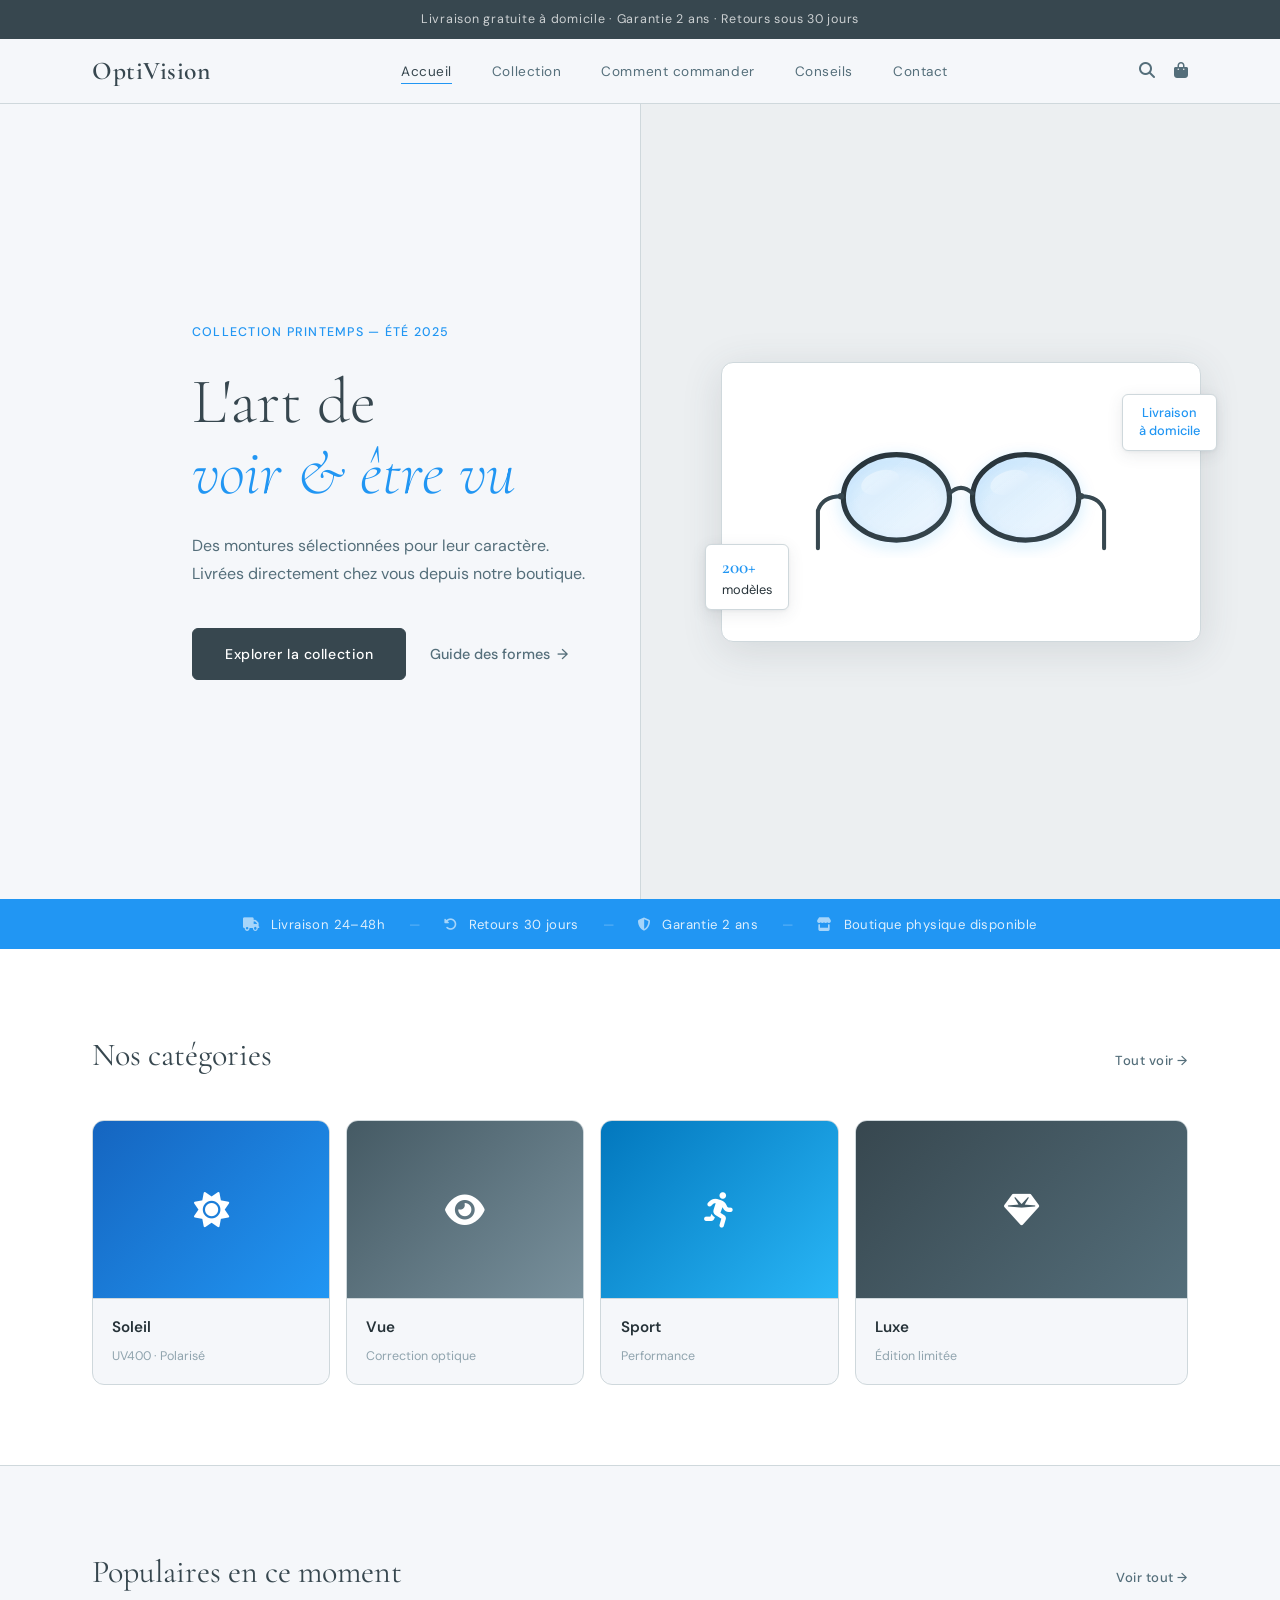
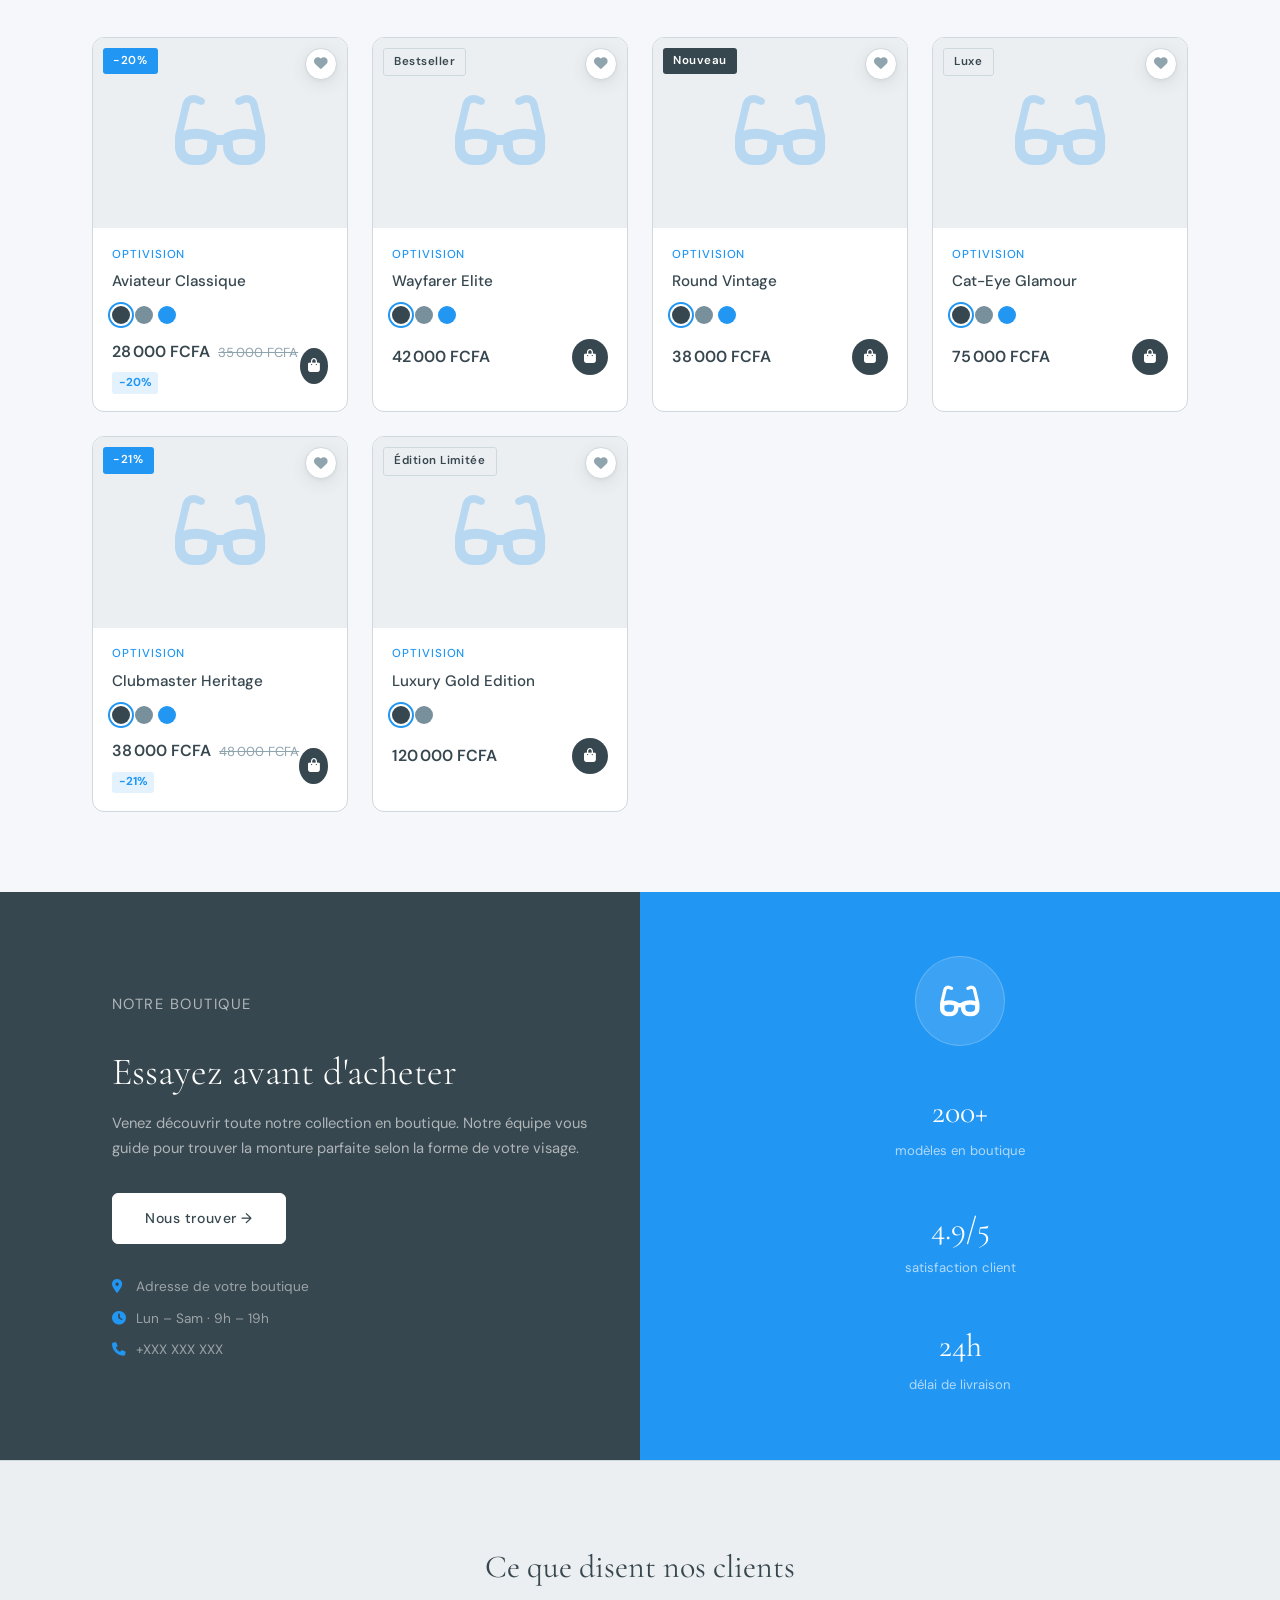
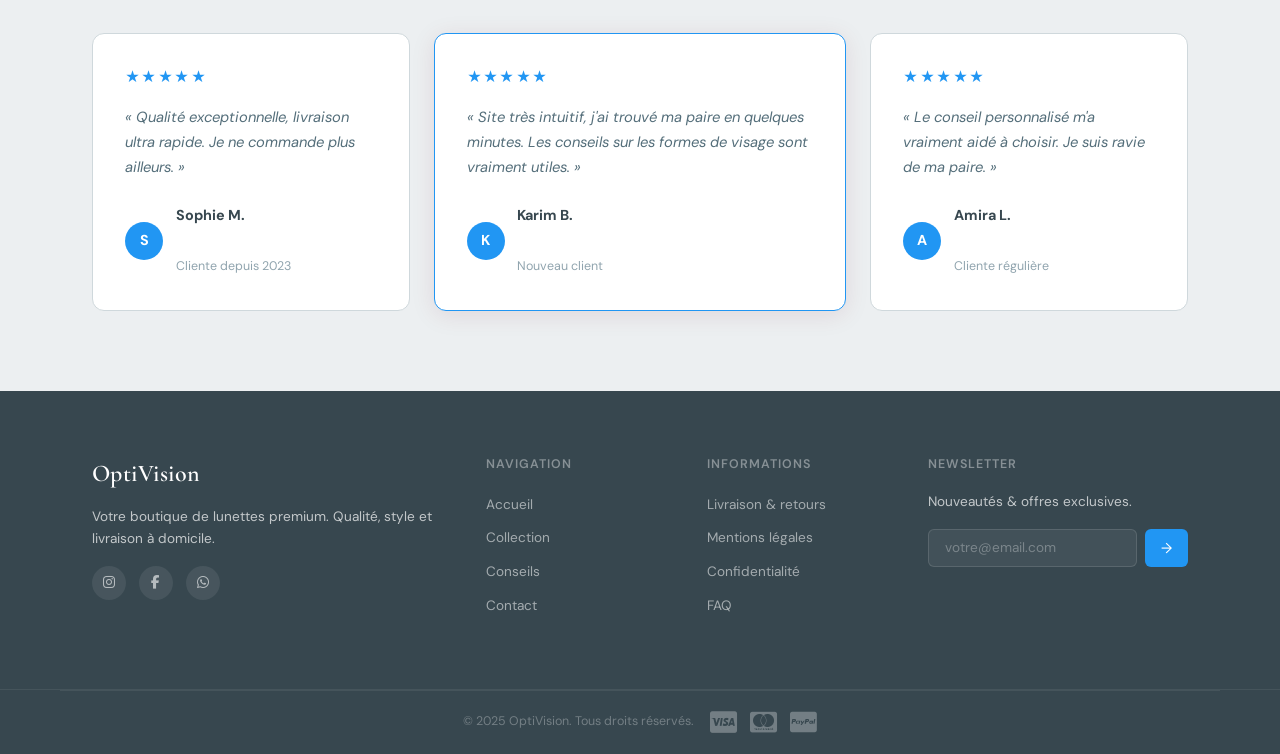
==== index.html @ 10cf61f5 "msg" ====
<!DOCTYPE html>
<html lang="fr">
<head>
  <meta charset="UTF-8"/>
  <meta name="viewport" content="width=device-width, initial-scale=1.0"/>
  <title>OptiVision — Lunettes Premium</title>
  <link rel="stylesheet" href="style.css"/>
  <link href="https://fonts.googleapis.com/css2?family=Cormorant+Garamond:ital,wght@0,300;0,400;0,600;1,300;1,400&family=DM+Sans:wght@300;400;500&display=swap" rel="stylesheet"/>
  <link rel="stylesheet" href="https://cdnjs.cloudflare.com/ajax/libs/font-awesome/6.5.0/css/all.min.css"/>
  <link href="https://fonts.googleapis.com/css2?family=Playfair+Display:wght@400;700&family=Inter:wght@300;400;500;600&display=swap" rel="stylesheet"/>
</head>
<body>

  <!-- ANNOUNCEMENT BAR -->
  <div class="announce-bar">
    <span>Livraison gratuite à domicile · Garantie 2 ans · Retours sous 30 jours</span>
  </div>

  <!-- NAVBAR -->
  <nav class="navbar" id="navbar">
    <div class="nav-inner">
      <button class="hamburger" id="hamburger"><i class="fas fa-bars"></i></button>
      <a href="index.html" class="logo">OptiVision</a>
      <ul class="nav-links" id="navLinks">
        <li><a href="index.html" class="active">Accueil</a></li>
        <li><a href="shop.html">Collection</a></li>
        <li><a href="commander.html">Comment commander</a></li>
        <li><a href="conseil.html">Conseils</a></li>
        <li><a href="contact.html">Contact</a></li>
      </ul>
      <div class="nav-right">
        <a href="shop.html" class="nav-icon" title="Rechercher"><i class="fas fa-search"></i></a>
        <a href="panier.html" class="nav-icon cart-icon" title="Panier">
          <i class="fas fa-shopping-bag"></i>
          <span class="cart-count" id="cartBadge2">0</span>
        </a>
      </div>
    </div>
  </nav>

  <!-- HERO -->
  <section class="hero">
    <div class="hero-left">
      <div class="hero-label">Collection Printemps — Été 2025</div>
      <h1 class="hero-title">L'art de<br><em>voir & être vu</em></h1>
      <p class="hero-desc">Des montures sélectionnées pour leur caractère. Livrées directement chez vous depuis notre boutique.</p>
      <div class="hero-actions">
        <a href="shop.html" class="btn-dark">Explorer la collection</a>
        <a href="conseil.html" class="btn-text">Guide des formes <span>→</span></a>
      </div>
    </div>
    <div class="hero-right">
      <div class="hero-img-wrap">
        <div class="hero-img-box">
          <div class="hero-glasses-visual">
            <svg viewBox="0 0 520 260" xmlns="http://www.w3.org/2000/svg" class="hero-svg">
              <defs>
                <linearGradient id="g1" x1="0%" y1="0%" x2="100%" y2="100%">
                  <stop offset="0%" stop-color="#263238" stop-opacity="1"/>
                  <stop offset="100%" stop-color="#37474f" stop-opacity="1"/>
                </linearGradient>
                <linearGradient id="g2" x1="0%" y1="0%" x2="100%" y2="100%">
                  <stop offset="0%" stop-color="#2196f3" stop-opacity="0.18"/>
                  <stop offset="100%" stop-color="#90caf9" stop-opacity="0.10"/>
                </linearGradient>
                <linearGradient id="g3" x1="0%" y1="0%" x2="50%" y2="100%">
                  <stop offset="0%" stop-color="#fff" stop-opacity="0.55"/>
                  <stop offset="100%" stop-color="#fff" stop-opacity="0"/>
                </linearGradient>
                <filter id="shadow" x="-20%" y="-20%" width="140%" height="140%">
                  <feDropShadow dx="0" dy="8" stdDeviation="12" flood-color="#2196f3" flood-opacity="0.25"/>
                </filter>
              </defs>
              <!-- branches -->
              <path d="M52 120 Q20 120 12 145 L12 210" stroke="#37474f" stroke-width="7" fill="none" stroke-linecap="round"/>
              <path d="M468 120 Q500 120 508 145 L508 210" stroke="#37474f" stroke-width="7" fill="none" stroke-linecap="round"/>
              <!-- verres fond -->
              <ellipse cx="148" cy="122" rx="92" ry="74" fill="url(#g2)" stroke="url(#g1)" stroke-width="9" filter="url(#shadow)"/>
              <ellipse cx="372" cy="122" rx="92" ry="74" fill="url(#g2)" stroke="url(#g1)" stroke-width="9" filter="url(#shadow)"/>
              <!-- pont -->
              <path d="M240 115 Q260 96 280 115" stroke="#37474f" stroke-width="7" fill="none" stroke-linecap="round"/>
              <!-- reflets -->
              <ellipse cx="120" cy="96" rx="34" ry="20" fill="url(#g3)" transform="rotate(-18 120 96)" opacity="0.9"/>
              <ellipse cx="344" cy="96" rx="34" ry="20" fill="url(#g3)" transform="rotate(-18 344 96)" opacity="0.9"/>
              <!-- screws -->
              <circle cx="52" cy="120" r="5.5" fill="#37474f"/>
              <circle cx="468" cy="120" r="5.5" fill="#37474f"/>
            </svg>
          </div>
        </div>
        <div class="hero-badge-1"><span>200+</span> modèles</div>
        <div class="hero-badge-2">Livraison<br>à domicile</div>
      </div>
    </div>
  </section>

  <!-- STRIP -->
  <div class="strip">
    <div class="strip-inner">
      <span><i class="fas fa-truck"></i> Livraison 24–48h</span>
      <span class="strip-sep">—</span>
      <span><i class="fas fa-rotate-left"></i> Retours 30 jours</span>
      <span class="strip-sep">—</span>
      <span><i class="fas fa-shield-halved"></i> Garantie 2 ans</span>
      <span class="strip-sep">—</span>
      <span><i class="fas fa-store"></i> Boutique physique disponible</span>
    </div>
  </div>

  <!-- CATEGORIES -->
  <section class="sec-categories">
    <div class="wrap">
      <div class="sec-head">
        <h2>Nos catégories</h2>
        <a href="shop.html" class="see-all">Tout voir →</a>
      </div>
      <div class="cat-row">
        <a href="shop.html?cat=soleil" class="cat-tile">
          <div class="cat-tile-bg cat-bg-soleil">
            <i class="fas fa-sun"></i>
          </div>
          <div class="cat-tile-label">
            <span>Soleil</span>
            <small>UV400 · Polarisé</small>
          </div>
        </a>
        <a href="shop.html?cat=vue" class="cat-tile">
          <div class="cat-tile-bg cat-bg-vue">
            <i class="fas fa-eye"></i>
          </div>
          <div class="cat-tile-label">
            <span>Vue</span>
            <small>Correction optique</small>
          </div>
        </a>
        <a href="shop.html?cat=sport" class="cat-tile">
          <div class="cat-tile-bg cat-bg-sport">
            <i class="fas fa-person-running"></i>
          </div>
          <div class="cat-tile-label">
            <span>Sport</span>
            <small>Performance</small>
          </div>
        </a>
        <a href="shop.html?cat=luxe" class="cat-tile cat-tile-wide">
          <div class="cat-tile-bg cat-bg-luxe">
            <i class="fas fa-gem"></i>
          </div>
          <div class="cat-tile-label">
            <span>Luxe</span>
            <small>Édition limitée</small>
          </div>
        </a>
      </div>
    </div>
  </section>

  <!-- FEATURED PRODUCTS -->
  <section class="sec-products">
    <div class="wrap">
      <div class="sec-head">
        <h2>Populaires en ce moment</h2>
        <a href="shop.html" class="see-all">Voir tout →</a>
      </div>
      <div class="products-grid" id="featuredProducts"></div>
    </div>
  </section>

  <!-- SPLIT BANNER -->
  <section class="split-banner">
    <div class="split-left">
      <div class="split-left-content">
        <p class="split-tag">Notre boutique</p>
        <h2>Essayez avant d'acheter</h2>
        <p>Venez découvrir toute notre collection en boutique. Notre équipe vous guide pour trouver la monture parfaite selon la forme de votre visage.</p>
        <a href="contact.html" class="btn-light">Nous trouver →</a>
        <div class="split-details">
          <div><i class="fas fa-location-dot"></i> Adresse de votre boutique</div>
          <div><i class="fas fa-clock"></i> Lun – Sam · 9h – 19h</div>
          <div><i class="fas fa-phone"></i> +XXX XXX XXX</div>
        </div>
      </div>
    </div>
    <div class="split-right">
      <div class="split-right-visual">
        <div class="split-icon-wrap"><i class="fas fa-glasses"></i></div>
        <div class="split-stat"><strong>200+</strong><span>modèles en boutique</span></div>
        <div class="split-stat"><strong>4.9/5</strong><span>satisfaction client</span></div>
        <div class="split-stat"><strong>24h</strong><span>délai de livraison</span></div>
      </div>
    </div>
  </section>

  <!-- TESTIMONIALS -->
  <section class="sec-reviews">
    <div class="wrap">
      <div class="sec-head centered">
        <h2>Ce que disent nos clients</h2>
      </div>
      <div class="reviews-grid">
        <div class="review-card">
          <div class="review-stars">★★★★★</div>
          <p class="review-text">« Qualité exceptionnelle, livraison ultra rapide. Je ne commande plus ailleurs. »</p>
          <div class="review-author">
            <div class="review-avatar">S</div>
            <div><strong>Sophie M.</strong><br><small>Cliente depuis 2023</small></div>
          </div>
        </div>
        <div class="review-card review-card--featured">
          <div class="review-stars">★★★★★</div>
          <p class="review-text">« Site très intuitif, j'ai trouvé ma paire en quelques minutes. Les conseils sur les formes de visage sont vraiment utiles. »</p>
          <div class="review-author">
            <div class="review-avatar">K</div>
            <div><strong>Karim B.</strong><br><small>Nouveau client</small></div>
          </div>
        </div>
        <div class="review-card">
          <div class="review-stars">★★★★★</div>
          <p class="review-text">« Le conseil personnalisé m'a vraiment aidé à choisir. Je suis ravie de ma paire. »</p>
          <div class="review-author">
            <div class="review-avatar">A</div>
            <div><strong>Amira L.</strong><br><small>Cliente régulière</small></div>
          </div>
        </div>
      </div>
    </div>
  </section>

  <!-- FOOTER -->
  <footer class="footer">
    <div class="footer-top">
      <div class="wrap footer-grid">
        <div class="footer-col footer-brand-col">
          <a href="index.html" class="footer-logo">OptiVision</a>
          <p>Votre boutique de lunettes premium. Qualité, style et livraison à domicile.</p>
          <div class="footer-social">
            <a href="#" aria-label="Instagram"><i class="fab fa-instagram"></i></a>
            <a href="#" aria-label="Facebook"><i class="fab fa-facebook-f"></i></a>
            <a href="#" aria-label="WhatsApp"><i class="fab fa-whatsapp"></i></a>
          </div>
        </div>
        <div class="footer-col">
          <h5>Navigation</h5>
          <ul>
            <li><a href="index.html">Accueil</a></li>
            <li><a href="shop.html">Collection</a></li>
            <li><a href="conseil.html">Conseils</a></li>
            <li><a href="contact.html">Contact</a></li>
          </ul>
        </div>
        <div class="footer-col">
          <h5>Informations</h5>
          <ul>
            <li><a href="#">Livraison & retours</a></li>
            <li><a href="#">Mentions légales</a></li>
            <li><a href="#">Confidentialité</a></li>
            <li><a href="#">FAQ</a></li>
          </ul>
        </div>
        <div class="footer-col">
          <h5>Newsletter</h5>
          <p>Nouveautés & offres exclusives.</p>
          <form class="nl-form" onsubmit="subscribeNewsletter(event)">
            <input type="email" placeholder="votre@email.com" required/>
            <button type="submit">→</button>
          </form>
        </div>
      </div>
    </div>
    <div class="footer-bottom">
      <div class="wrap footer-bottom-inner">
        <span>© 2025 OptiVision. Tous droits réservés.</span>
        <div class="footer-pay">
          <i class="fab fa-cc-visa"></i>
          <i class="fab fa-cc-mastercard"></i>
          <i class="fab fa-cc-paypal"></i>
        </div>
      </div>
    </div>
  </footer>

  <div class="toast" id="toast"><i class="fas fa-check-circle"></i> <span id="toastMsg"></span></div>

  <script src="data.js"></script>
  <script src="cart.js"></script>
  <script src="main.js"></script>
</body>
</html>
---- style.css ----
﻿
/* =============================================
   OptiVision — CSS Complet
   Palette : Bordeaux · Blanc cassé · Charbon
   ============================================= */

/* ── TOKENS ─────────────────────────────────── */
:root {
  --bordeaux:      #2196f3;
  --bordeaux-dark: #1565c0;
  --bordeaux-soft: #e3f2fd;
  --charcoal:      #37474f;
  --white:         #ffffff;
  --cream:         #f5f7fa;
  --muted:         #eceff1;
  --bg-alt:        #e8edf2;
  --border:        #cfd8dc;
  --text:          #263238;
  --text-2:        #546e7a;
  --text-3:        #90a4ae;
  --green:         #2e7d32;
  --radius:        6px;
  --radius-lg:     12px;
  --transition:    .25s ease;
  --font-serif:    'Cormorant Garamond', 'Playfair Display', Georgia, serif;
  --font-sans:     'DM Sans', 'Inter', system-ui, sans-serif;
  --shadow:        0 1px 3px rgba(55,71,79,.06), 0 4px 16px rgba(55,71,79,.10);
  --shadow-lg:     0 8px 40px rgba(55,71,79,.14);
}

/* ── RESET ──────────────────────────────────── */
*, *::before, *::after { box-sizing: border-box; margin: 0; padding: 0; }
html { scroll-behavior: smooth; font-size: 16px; }
body { font-family: var(--font-sans); background: var(--cream); color: var(--text); line-height: 1.6; overflow-x: hidden; }
a { text-decoration: none; color: inherit; }
ul { list-style: none; }
img { display: block; max-width: 100%; }
button { cursor: pointer; border: none; background: none; font-family: inherit; }
input, select, textarea { font-family: inherit; }

/* ── LAYOUT ─────────────────────────────────── */
.wrap      { max-width: 1160px; margin: 0 auto; padding: 0 2rem; }
.container { max-width: 1160px; margin: 0 auto; padding: 0 2rem; }
.section   { padding: 4rem 0; }

/* ── BUTTONS ────────────────────────────────── */
.btn-dark {
  display: inline-flex; align-items: center; gap: .5rem;
  padding: .85rem 2rem;
  background: var(--charcoal); color: var(--white);
  font-size: .88rem; font-weight: 500; letter-spacing: .04em;
  border-radius: var(--radius); border: 1.5px solid var(--charcoal);
  transition: var(--transition);
}
.btn-dark:hover { background: var(--bordeaux); border-color: var(--bordeaux); }

.btn-bordeaux {
  display: inline-flex; align-items: center; gap: .5rem;
  padding: .85rem 2rem;
  background: var(--bordeaux); color: var(--white);
  font-size: .88rem; font-weight: 500; letter-spacing: .04em;
  border-radius: var(--radius); border: 1.5px solid var(--bordeaux);
  transition: var(--transition);
}
.btn-bordeaux:hover { background: var(--bordeaux-dark); border-color: var(--bordeaux-dark); }

.btn-outline {
  display: inline-flex; align-items: center; gap: .5rem;
  padding: .85rem 2rem;
  background: transparent; color: var(--charcoal);
  font-size: .88rem; font-weight: 500; letter-spacing: .04em;
  border-radius: var(--radius); border: 1.5px solid var(--charcoal);
  transition: var(--transition);
}
.btn-outline:hover { background: var(--charcoal); color: var(--white); }

.btn-light {
  display: inline-flex; align-items: center; gap: .5rem;
  padding: .85rem 2rem;
  background: var(--white); color: var(--charcoal);
  font-size: .88rem; font-weight: 500; letter-spacing: .04em;
  border-radius: var(--radius); border: 1.5px solid var(--white);
  transition: var(--transition);
}
.btn-light:hover { background: transparent; color: var(--white); }

.btn-primary {
  display: inline-flex; align-items: center; gap: .5rem;
  padding: .85rem 2rem;
  background: var(--bordeaux); color: var(--white);
  font-size: .88rem; font-weight: 500; letter-spacing: .04em;
  border-radius: var(--radius); border: 1.5px solid var(--bordeaux);
  transition: var(--transition);
}
.btn-primary:hover { background: var(--bordeaux-dark); border-color: var(--bordeaux-dark); }

.btn-ghost {
  display: inline-flex; align-items: center; gap: .5rem;
  padding: .85rem 2rem;
  background: transparent; color: var(--charcoal);
  font-size: .88rem; font-weight: 500; letter-spacing: .04em;
  border-radius: var(--radius); border: 1.5px solid var(--border);
  transition: var(--transition);
}
.btn-ghost:hover { border-color: var(--charcoal); }

.btn-text {
  display: inline-flex; align-items: center; gap: .4rem;
  color: var(--text-2); font-size: .9rem; font-weight: 500;
  transition: var(--transition);
}
.btn-text span { transition: transform .2s ease; }
.btn-text:hover { color: var(--bordeaux); }
.btn-text:hover span { transform: translateX(4px); }

.btn-full { width: 100%; justify-content: center; }

/* ── ANNOUNCE BAR ───────────────────────────── */
.announce-bar {
  background: var(--charcoal);
  color: rgba(255,255,255,.75);
  font-size: .78rem; letter-spacing: .06em;
  text-align: center; padding: .6rem 1rem;
}

/* ── NAVBAR (index.html) ─────────────────────── */
.navbar {
  position: sticky; top: 0; z-index: 900;
  background: var(--cream);
  border-bottom: 1px solid var(--border);
  transition: box-shadow var(--transition);
}
.navbar.scrolled { box-shadow: 0 2px 20px rgba(26,10,13,.08); }

/* nav-inner (index) */
.nav-inner {
  max-width: 1160px; margin: 0 auto; padding: 0 2rem;
  display: grid; grid-template-columns: auto 1fr auto;
  align-items: center; gap: 2rem; height: 64px;
}

/* nav-container (autres pages) */
.nav-container {
  max-width: 1160px; margin: 0 auto; padding: 0 2rem;
  display: flex; align-items: center; justify-content: space-between;
  height: 64px;
}

.logo {
  font-family: var(--font-serif);
  font-size: 1.6rem; font-weight: 600; letter-spacing: .02em;
  color: var(--charcoal); white-space: nowrap;
  display: flex; align-items: center; gap: .4rem;
}
.logo-icon { color: var(--bordeaux); }
.logo-text .accent { color: var(--bordeaux); }

.nav-links {
  display: flex; align-items: center; justify-content: center; gap: 2.5rem;
}
.nav-links a {
  font-size: .85rem; font-weight: 400; letter-spacing: .04em;
  color: var(--text-2); transition: color var(--transition);
  position: relative; padding-bottom: 2px;
}
.nav-links a::after {
  content: ''; position: absolute; bottom: -2px; left: 0;
  width: 0; height: 1px; background: var(--bordeaux);
  transition: width var(--transition);
}
.nav-links a:hover, .nav-links a.active { color: var(--charcoal); }
.nav-links a:hover::after, .nav-links a.active::after { width: 100%; }

.cart-badge {
  display: inline-flex; align-items: center; justify-content: center;
  background: var(--bordeaux); color: var(--white);
  font-size: .6rem; font-weight: 700;
  width: 16px; height: 16px; border-radius: 50%;
  margin-left: .2rem; vertical-align: middle;
}

.nav-right { display: flex; align-items: center; gap: 1.2rem; justify-content: flex-end; }
.nav-actions { display: flex; align-items: center; gap: 1rem; }

.nav-icon { color: var(--text-2); font-size: 1rem; transition: color var(--transition); position: relative; }
.nav-icon:hover { color: var(--bordeaux); }
.cart-icon { position: relative; }

.cart-btn {
  position: relative; font-size: 1.1rem;
  color: var(--text-2); transition: color var(--transition);
  display: flex; align-items: center;
}
.cart-btn:hover { color: var(--bordeaux); }

.cart-count {
  position: absolute; top: -7px; right: -8px;
  background: var(--bordeaux); color: var(--white);
  font-size: .6rem; font-weight: 700;
  width: 16px; height: 16px; border-radius: 50%;
  display: none; align-items: center; justify-content: center;
}

.hamburger { display: none; color: var(--text); font-size: 1.1rem; padding: .2rem; }

/* ── HERO ────────────────────────────────────── */
.hero {
  display: grid; grid-template-columns: 1fr 1fr;
  min-height: calc(100vh - 105px);
  background: var(--cream);
}
.hero-left {
  display: flex; flex-direction: column; justify-content: center;
  padding: 5rem 3rem 5rem 2rem;
  max-width: 580px; margin: 0 0 0 auto;
}
.hero-label {
  font-size: .78rem; font-weight: 500; letter-spacing: .1em;
  text-transform: uppercase; color: var(--bordeaux); margin-bottom: 1.5rem;
}
.hero-title {
  font-family: var(--font-serif);
  font-size: clamp(3rem, 5vw, 5rem);
  font-weight: 300; line-height: 1.1;
  color: var(--charcoal); margin-bottom: 1.5rem;
}
.hero-title em { font-style: italic; color: var(--bordeaux); }
.hero-desc {
  font-size: 1rem; color: var(--text-2); line-height: 1.75;
  max-width: 400px; margin-bottom: 2.5rem;
}
.hero-actions { display: flex; align-items: center; gap: 1.5rem; flex-wrap: wrap; }
.hero-right {
  background: var(--muted); border-left: 1px solid var(--border);
  display: flex; align-items: center; justify-content: center;
  padding: 3rem; position: relative;
}
.hero-img-wrap { position: relative; width: 100%; max-width: 480px; }
.hero-img-box {
  background: var(--white); border: 1px solid var(--border);
  border-radius: var(--radius-lg); padding: 4rem 2rem;
  box-shadow: var(--shadow-lg);
  display: flex; align-items: center; justify-content: center;
}
.hero-svg { width: 100%; max-width: 420px; display: block; }
.hero-badge-1, .hero-badge-2 {
  position: absolute;
  background: var(--white); border: 1px solid var(--border);
  border-radius: var(--radius); padding: .6rem 1rem;
  font-size: .8rem; box-shadow: var(--shadow); line-height: 1.4;
}
.hero-badge-1 { bottom: 2rem; left: -1rem; }
.hero-badge-1 span { font-family: var(--font-serif); font-size: 1.2rem; font-weight: 600; color: var(--bordeaux); display: block; }
.hero-badge-2 { top: 2rem; right: -1rem; font-weight: 500; color: var(--bordeaux); text-align: center; }

/* ── STRIP ──────────────────────────────────── */
.strip { background: var(--bordeaux); overflow: hidden; }
.strip-inner {
  max-width: 1160px; margin: 0 auto; padding: .9rem 2rem;
  display: flex; align-items: center; justify-content: center;
  gap: 1.5rem; flex-wrap: wrap;
  color: rgba(255,255,255,.85); font-size: .82rem; letter-spacing: .03em;
}
.strip-inner i { color: rgba(255,255,255,.6); margin-right: .4rem; }
.strip-sep { color: rgba(255,255,255,.3); }

/* ── SECTION HEADERS ────────────────────────── */
.sec-head {
  display: flex; align-items: baseline; justify-content: space-between;
  margin-bottom: 2.5rem;
}
.sec-head h2 {
  font-family: var(--font-serif);
  font-size: clamp(1.6rem, 2.5vw, 2.2rem);
  font-weight: 400; color: var(--charcoal);
}
.sec-head.centered { justify-content: center; text-align: center; }
.see-all { font-size: .82rem; font-weight: 500; letter-spacing: .04em; color: var(--text-2); transition: color var(--transition); }
.see-all:hover { color: var(--bordeaux); }

.section-header { text-align: center; margin-bottom: 3rem; }
.section-header h2 {
  font-family: var(--font-serif);
  font-size: clamp(1.6rem, 2.5vw, 2.4rem);
  font-weight: 400; color: var(--charcoal); margin-bottom: .5rem;
}
.section-tag {
  font-size: .75rem; font-weight: 600; letter-spacing: .1em;
  text-transform: uppercase; color: var(--bordeaux); margin-bottom: .5rem;
}
.section-sub { color: var(--text-2); font-size: .95rem; max-width: 500px; margin: 0 auto; }
.gradient-text { color: var(--bordeaux); }

/* ── CATEGORIES ─────────────────────────────── */
.sec-categories { padding: 5rem 0; background: var(--white); border-bottom: 1px solid var(--border); }
.cat-row {
  display: grid;
  grid-template-columns: repeat(3, 1fr) 1.4fr;
  gap: 1rem;
}
.cat-tile {
  display: flex; flex-direction: column;
  border: 1px solid var(--border); border-radius: var(--radius-lg);
  overflow: hidden; transition: box-shadow var(--transition), transform var(--transition);
  background: var(--cream);
}
.cat-tile:hover { box-shadow: var(--shadow-lg); transform: translateY(-3px); }
.cat-tile-bg {
  aspect-ratio: 4/3; display: flex; align-items: center; justify-content: center;
  font-size: 2.2rem; color: var(--white);
}
.cat-bg-soleil { background: linear-gradient(135deg,#1565c0,#2196f3); }
.cat-bg-vue    { background: linear-gradient(135deg,#455a64,#78909c); }
.cat-bg-sport  { background: linear-gradient(135deg,#0277bd,#29b6f6); }
.cat-bg-luxe   { background: linear-gradient(135deg,#37474f,#546e7a); }
.cat-tile-wide .cat-tile-bg { aspect-ratio: unset; min-height: 140px; flex: 1; }
.cat-tile-label { padding: 1rem 1.2rem; border-top: 1px solid var(--border); }
.cat-tile-label span { display: block; font-weight: 600; font-size: .95rem; margin-bottom: .15rem; }
.cat-tile-label small { color: var(--text-3); font-size: .78rem; }

/* ── PRODUCTS ────────────────────────────────── */
.sec-products { padding: 5rem 0; background: var(--cream); }
.products-grid {
  display: grid;
  grid-template-columns: repeat(auto-fill, minmax(255px, 1fr));
  gap: 1.5rem;
}
.product-card {
  background: var(--white); border: 1px solid var(--border);
  border-radius: var(--radius-lg); overflow: hidden;
  transition: box-shadow var(--transition), transform var(--transition);
}
.product-card:hover { box-shadow: var(--shadow-lg); transform: translateY(-4px); }
.product-img-wrap {
  aspect-ratio: 4/3; background: var(--muted);
  position: relative; overflow: hidden;
  display: flex; align-items: center; justify-content: center;
}
.product-icon-placeholder {
  font-size: 5rem; color: var(--bordeaux); opacity: .25;
  transition: transform var(--transition);
}
.product-card:hover .product-icon-placeholder { transform: scale(1.05); }
.product-img-wrap img { width: 100%; height: 100%; object-fit: cover; transition: transform var(--transition); }
.product-card:hover .product-img-wrap img { transform: scale(1.04); }
.product-badge {
  position: absolute; top: 10px; left: 10px;
  font-size: .72rem; font-weight: 600; letter-spacing: .04em;
  padding: .25rem .65rem; border-radius: 3px;
}
.badge-promo   { background: var(--bordeaux); color: var(--white); }
.badge-new     { background: var(--charcoal); color: var(--white); }
.badge-special { background: var(--muted); color: var(--charcoal); border: 1px solid var(--border); }
.product-overlay {
  position: absolute; inset: 0;
  background: rgba(26,10,13,.35);
  display: flex; align-items: flex-end; justify-content: center;
  padding-bottom: 1rem; opacity: 0; transition: opacity var(--transition);
}
.product-card:hover .product-overlay { opacity: 1; }
.quick-view-btn {
  background: var(--white); color: var(--charcoal);
  font-size: .8rem; font-weight: 600; letter-spacing: .04em;
  padding: .55rem 1.2rem; border-radius: var(--radius);
  transition: var(--transition);
}
.quick-view-btn:hover { background: var(--bordeaux); color: var(--white); }
.wishlist-btn {
  position: absolute; top: 10px; right: 10px;
  width: 32px; height: 32px; border-radius: 50%;
  background: var(--white); border: 1px solid var(--border);
  display: flex; align-items: center; justify-content: center;
  font-size: .85rem; color: var(--text-3);
  transition: var(--transition); box-shadow: var(--shadow);
}
.wishlist-btn:hover { color: var(--bordeaux); border-color: var(--bordeaux); }
.product-info { padding: 1.1rem 1.2rem; }
.product-brand { font-size: .72rem; letter-spacing: .08em; text-transform: uppercase; color: var(--bordeaux); margin-bottom: .3rem; font-weight: 500; }
.product-name  { font-size: .95rem; font-weight: 500; color: var(--charcoal); margin-bottom: .8rem; }
.product-colors { display: flex; gap: 5px; margin-bottom: .9rem; flex-wrap: wrap; }
.color-dot {
  width: 18px; height: 18px; border-radius: 50%;
  border: 2px solid transparent; outline: 2px solid transparent;
  transition: var(--transition); cursor: pointer;
}
.color-dot:nth-child(1) { background: #37474f; }
.color-dot:nth-child(2) { background: #78909c; }
.color-dot:nth-child(3) { background: #2196f3; }
.color-dot:nth-child(4) { background: #29b6f6; }
.color-dot.active, .color-dot:hover { outline-color: var(--bordeaux); outline-offset: 2px; }
.product-price-row { display: flex; align-items: center; justify-content: space-between; }
.product-prices { display: flex; align-items: baseline; gap: .5rem; flex-wrap: wrap; }
.price-current { font-size: 1rem; font-weight: 600; color: var(--charcoal); }
.price-current.large { font-size: 1.4rem; }
.price-original { font-size: .82rem; color: var(--text-3); text-decoration: line-through; }
.price-discount {
  font-size: .72rem; font-weight: 700;
  background: var(--bordeaux-soft); color: var(--bordeaux);
  padding: .1rem .4rem; border-radius: 3px;
}
.add-cart-btn {
  width: 36px; height: 36px; border-radius: 50%;
  background: var(--charcoal); color: var(--white);
  display: flex; align-items: center; justify-content: center;
  font-size: .85rem; transition: var(--transition);
}
.add-cart-btn:hover { background: var(--bordeaux); }
.add-cart-btn.added { background: var(--green); }

/* ── SPLIT BANNER ────────────────────────────── */
.split-banner { display: grid; grid-template-columns: 1fr 1fr; min-height: 420px; }
.split-left {
  background: var(--charcoal); padding: 5rem 3rem 5rem 2rem;
  display: flex; align-items: center;
}
.split-left-content { max-width: 480px; margin: 0 0 0 auto; }
.split-tag {
  font-size: .78rem; letter-spacing: .1em; text-transform: uppercase;
  color: rgba(255,255,255,.45); margin-bottom: 1.2rem;
}
.split-left h2 {
  font-family: var(--font-serif); font-size: clamp(1.8rem,3vw,2.8rem);
  font-weight: 300; color: var(--white); margin-bottom: 1rem; line-height: 1.2;
}
.split-left p { color: rgba(255,255,255,.6); line-height: 1.7; margin-bottom: 2rem; font-size: .92rem; }
.split-details { margin-top: 2rem; display: flex; flex-direction: column; gap: .6rem; }
.split-details div { font-size: .85rem; color: rgba(255,255,255,.5); display: flex; align-items: center; gap: .6rem; }
.split-details i { color: var(--bordeaux); width: 14px; }
.split-right {
  background: #2196f3; padding: 4rem 3rem;
  display: flex; align-items: center; justify-content: center;
}
.split-right-visual { display: flex; flex-direction: column; align-items: center; gap: 2.5rem; }
.split-icon-wrap {
  width: 90px; height: 90px; border-radius: 50%;
  background: rgba(255,255,255,.12); border: 1px solid rgba(255,255,255,.2);
  display: flex; align-items: center; justify-content: center;
  font-size: 2.2rem; color: var(--white);
}
.split-stat { text-align: center; color: var(--white); }
.split-stat strong { display: block; font-family: var(--font-serif); font-size: 2rem; font-weight: 400; }
.split-stat span { font-size: .82rem; opacity: .65; }

/* ── REVIEWS ────────────────────────────────── */
.sec-reviews { padding: 5rem 0; background: var(--muted); border-top: 1px solid var(--border); }
.reviews-grid {
  display: grid; grid-template-columns: 1fr 1.3fr 1fr;
  gap: 1.5rem; align-items: start;
}
.review-card {
  background: var(--white); border: 1px solid var(--border);
  border-radius: var(--radius-lg); padding: 2rem;
}
.review-card--featured { border-color: var(--bordeaux); box-shadow: 0 4px 24px rgba(122,21,40,.1); }
.review-stars { color: var(--bordeaux); font-size: .9rem; letter-spacing: .1em; margin-bottom: 1rem; }
.review-text  { font-style: italic; color: var(--text-2); line-height: 1.7; font-size: .92rem; margin-bottom: 1.5rem; }
.review-author { display: flex; align-items: center; gap: .8rem; }
.review-avatar {
  width: 38px; height: 38px; border-radius: 50%;
  background: var(--bordeaux); color: var(--white);
  display: flex; align-items: center; justify-content: center;
  font-weight: 700; font-size: .9rem; flex-shrink: 0;
}
.review-author strong { display: block; font-size: .9rem; color: var(--charcoal); }
.review-author small  { color: var(--text-3); font-size: .78rem; }

/* ── PAGE HEADER ────────────────────────────── */
.page-header {
  background: var(--charcoal); padding: 4rem 0 3rem;
  border-bottom: 1px solid rgba(255,255,255,.06);
  position: relative; overflow: hidden;
}
.page-header-bg { position: absolute; inset: 0; pointer-events: none; }
.blob {
  position: absolute; border-radius: 50%;
  background: var(--bordeaux); opacity: .08; filter: blur(60px);
}
.blob1 { width: 400px; height: 400px; top: -100px; left: -100px; }
.blob2 { width: 300px; height: 300px; bottom: -80px; right: -80px; }
.page-header-content { max-width: 1160px; margin: 0 auto; padding: 0 2rem; position: relative; z-index: 1; }
.page-header h1 {
  font-family: var(--font-serif); font-size: clamp(2rem,4vw,3rem);
  font-weight: 300; color: var(--white); margin-bottom: .8rem;
}
.page-header p { color: rgba(255,255,255,.55); font-size: .92rem; margin-bottom: 1.2rem; }
.breadcrumb {
  display: flex; align-items: center; gap: .5rem;
  font-size: .8rem; color: rgba(255,255,255,.35);
}
.breadcrumb a { color: rgba(255,255,255,.55); transition: color var(--transition); }
.breadcrumb a:hover { color: var(--white); }
.breadcrumb i { font-size: .65rem; }

/* ── SHOP SECTION ───────────────────────────── */
.shop-section { padding: 3rem 0 5rem; }
.shop-controls {
  display: flex; align-items: center; gap: 1rem;
  margin-bottom: 2rem; flex-wrap: wrap;
}
.search-bar {
  display: flex; align-items: center; gap: .7rem;
  flex: 1; min-width: 200px;
  background: var(--white); border: 1px solid var(--border);
  border-radius: var(--radius); padding: .7rem 1rem;
  transition: border-color var(--transition);
}
.search-bar:focus-within { border-color: var(--bordeaux); }
.search-bar i { color: var(--text-3); font-size: .85rem; }
.search-bar input { border: none; outline: none; background: transparent; width: 100%; font-size: .88rem; color: var(--text); }
.filter-tabs { display: flex; gap: .5rem; flex-wrap: wrap; }
.filter-tab {
  padding: .55rem 1.1rem; border-radius: var(--radius);
  border: 1px solid var(--border); background: var(--white);
  font-size: .82rem; font-weight: 500; color: var(--text-2);
  transition: var(--transition); letter-spacing: .03em;
}
.filter-tab:hover { border-color: var(--charcoal); color: var(--charcoal); }
.filter-tab.active { background: var(--charcoal); border-color: var(--charcoal); color: var(--white); }
.sort-bar select {
  padding: .6rem 1rem; border: 1px solid var(--border);
  border-radius: var(--radius); font-size: .82rem; color: var(--text);
  background: var(--white); outline: none; cursor: pointer;
  transition: border-color var(--transition);
}
.sort-bar select:focus { border-color: var(--bordeaux); }
.results-count { font-size: .82rem; color: var(--text-3); margin-bottom: 1.5rem; }
.empty-state { text-align: center; padding: 5rem 2rem; color: var(--text-3); }
.empty-state i { font-size: 2.5rem; margin-bottom: 1rem; color: var(--border); display: block; }
.empty-state h3 { font-size: 1.1rem; color: var(--text-2); margin-bottom: .4rem; }

/* ── MODAL PRODUIT ───────────────────────────── */
.modal-overlay {
  position: fixed; inset: 0; z-index: 2000;
  background: rgba(26,10,13,.6); backdrop-filter: blur(4px);
  display: flex; align-items: center; justify-content: center; padding: 2rem;
  opacity: 0; visibility: hidden; transition: var(--transition);
}
.modal-overlay.show { opacity: 1; visibility: visible; }
.modal-box {
  background: var(--white); border-radius: var(--radius-lg);
  max-width: 760px; width: 100%; max-height: 90vh; overflow-y: auto;
  position: relative; transform: translateY(20px); transition: transform .3s ease;
}
.modal-overlay.show .modal-box { transform: translateY(0); }
.modal-close {
  position: absolute; top: 1rem; right: 1rem;
  width: 32px; height: 32px; border-radius: 50%;
  background: var(--muted); color: var(--text-2);
  display: flex; align-items: center; justify-content: center;
  font-size: .85rem; z-index: 1; transition: var(--transition);
}
.modal-close:hover { background: var(--bordeaux); color: var(--white); }
.modal-grid { display: grid; grid-template-columns: 1fr 1fr; }
.modal-img {
  background: var(--muted); border-radius: var(--radius-lg) 0 0 var(--radius-lg);
  display: flex; align-items: center; justify-content: center;
  padding: 3rem 2rem; min-height: 280px;
}
.modal-img-placeholder { font-size: 5rem; color: var(--bordeaux); opacity: .3; }
.modal-details { padding: 2.5rem; }
.modal-details h2 { font-family: var(--font-serif); font-size: 1.6rem; font-weight: 400; margin-bottom: .8rem; }
.modal-desc { color: var(--text-2); font-size: .9rem; line-height: 1.7; margin-bottom: 1.5rem; }
.modal-price { display: flex; align-items: baseline; gap: .8rem; margin-bottom: 1.5rem; flex-wrap: wrap; }
.modal-colors { margin-bottom: 1.5rem; }
.modal-colors p { font-size: .82rem; font-weight: 600; margin-bottom: .6rem; letter-spacing: .04em; }
.modal-color-list { display: flex; gap: .5rem; flex-wrap: wrap; }
.color-option {
  padding: .35rem .8rem; border: 1px solid var(--border);
  border-radius: var(--radius); font-size: .8rem; color: var(--text-2);
  background: var(--white); transition: var(--transition);
}
.color-option:hover, .color-option.active { border-color: var(--bordeaux); background: var(--bordeaux); color: var(--white); }
.modal-actions { display: flex; gap: .8rem; margin-bottom: 1.5rem; flex-wrap: wrap; }
.modal-features { display: flex; gap: 1rem; flex-wrap: wrap; font-size: .78rem; color: var(--text-3); }
.modal-features span { display: flex; align-items: center; gap: .35rem; }
.modal-features i { color: var(--bordeaux); }

/* ── CART PAGE ───────────────────────────────── */
.cart-section { padding: 3rem 0 5rem; }

.order-steps {
  display: flex; align-items: center; justify-content: center;
  gap: 0; margin-bottom: 3rem;
}
.step {
  display: flex; flex-direction: column; align-items: center; gap: .4rem;
  font-size: .8rem; color: var(--text-3); font-weight: 500;
}
.step.active { color: var(--bordeaux); }
.step.active .step-num { background: var(--bordeaux); border-color: var(--bordeaux); color: var(--white); }
.step-num {
  width: 32px; height: 32px; border-radius: 50%;
  border: 2px solid var(--border); background: var(--white);
  display: flex; align-items: center; justify-content: center;
  font-weight: 600; font-size: .85rem; color: var(--text-3);
}
.step-line { flex: 1; max-width: 80px; height: 1px; background: var(--border); margin: 0 .5rem; margin-bottom: 1.2rem; }

.cart-layout {
  display: grid; grid-template-columns: 1fr 340px;
  gap: 2rem; align-items: start;
}
.cart-items-header {
  display: flex; align-items: center; justify-content: space-between;
  margin-bottom: 1.5rem; padding-bottom: 1rem; border-bottom: 1px solid var(--border);
}
.cart-items-header h2 { font-family: var(--font-serif); font-size: 1.4rem; font-weight: 400; }
.clear-cart-btn {
  font-size: .8rem; color: var(--text-3); display: flex; align-items: center; gap: .4rem;
  transition: color var(--transition);
}
.clear-cart-btn:hover { color: var(--bordeaux); }

.cart-item {
  display: flex; align-items: center; gap: 1rem;
  padding: 1.2rem 0; border-bottom: 1px solid var(--border);
}
.cart-item-img {
  width: 70px; height: 70px; border-radius: var(--radius);
  background: var(--muted); display: flex; align-items: center; justify-content: center;
  flex-shrink: 0;
}
.cart-item-icon { font-size: 1.8rem; color: var(--bordeaux); opacity: .4; }
.cart-item-info { flex: 1; min-width: 0; }
.cart-item-info h4 { font-size: .95rem; font-weight: 500; margin-bottom: .2rem; }
.cart-item-details { font-size: .8rem; color: var(--text-3); margin-bottom: .3rem; }
.cart-item-price { font-size: .9rem; font-weight: 600; color: var(--charcoal); }
.cart-original-price { font-size: .78rem; color: var(--text-3); text-decoration: line-through; margin-left: .4rem; }
.cart-item-qty {
  display: flex; align-items: center; gap: .5rem;
  border: 1px solid var(--border); border-radius: var(--radius);
  padding: .3rem .5rem;
}
.cart-item-qty button {
  width: 24px; height: 24px; border-radius: 3px;
  background: var(--muted); color: var(--text-2); font-size: .75rem;
  display: flex; align-items: center; justify-content: center;
  transition: var(--transition);
}
.cart-item-qty button:hover { background: var(--bordeaux); color: var(--white); }
.cart-item-qty span { font-size: .9rem; font-weight: 600; min-width: 20px; text-align: center; }
.cart-item-total { font-size: .95rem; font-weight: 600; min-width: 80px; text-align: right; }
.cart-item-remove {
  color: var(--text-3); font-size: .9rem; padding: .4rem;
  transition: color var(--transition);
}
.cart-item-remove:hover { color: var(--bordeaux); }

.cart-summary {
  background: var(--white); border: 1px solid var(--border);
  border-radius: var(--radius-lg); padding: 1.5rem;
  position: sticky; top: 80px;
}
.cart-summary h2 { font-family: var(--font-serif); font-size: 1.2rem; font-weight: 400; margin-bottom: 1.5rem; }
.summary-lines { margin-bottom: 1.5rem; display: flex; flex-direction: column; gap: .7rem; }
.summary-line { display: flex; justify-content: space-between; align-items: center; font-size: .88rem; }
.summary-line.total-line { font-size: 1rem; padding-top: .5rem; }
.text-green { color: var(--green); font-weight: 500; }
.summary-divider { height: 1px; background: var(--border); margin: .5rem 0; }
.promo-input-section { margin-bottom: 1.5rem; }
.promo-input-section p { font-size: .82rem; font-weight: 600; margin-bottom: .5rem; }
.promo-input { display: flex; gap: .5rem; }
.promo-input input {
  flex: 1; padding: .6rem .9rem; border: 1px solid var(--border);
  border-radius: var(--radius); font-size: .85rem; outline: none;
  transition: border-color var(--transition);
}
.promo-input input:focus { border-color: var(--bordeaux); }
.promo-input button {
  padding: .6rem 1rem; background: var(--charcoal); color: var(--white);
  border-radius: var(--radius); font-size: .82rem; font-weight: 500;
  transition: var(--transition);
}
.promo-input button:hover { background: var(--bordeaux); }
.promo-hint { font-size: .78rem; margin-top: .4rem; }
.continue-shopping {
  display: flex; align-items: center; justify-content: center; gap: .4rem;
  font-size: .82rem; color: var(--text-2); margin-top: .8rem;
  transition: color var(--transition);
}
.continue-shopping:hover { color: var(--bordeaux); }

/* ── EMPTY CART ─────────────────────────────── */
.empty-cart {
  text-align: center; padding: 5rem 2rem;
}
.empty-cart-icon {
  width: 80px; height: 80px; border-radius: 50%;
  background: var(--bordeaux-soft); color: var(--bordeaux);
  font-size: 2rem; display: flex; align-items: center; justify-content: center;
  margin: 0 auto 1.5rem;
}
.empty-cart h2 { font-family: var(--font-serif); font-size: 1.8rem; font-weight: 400; margin-bottom: .8rem; }
.empty-cart p  { color: var(--text-2); margin-bottom: 2rem; }

/* ── CHECKOUT OVERLAY ───────────────────────── */
.checkout-overlay {
  position: fixed; inset: 0; z-index: 3000;
  background: rgba(26,10,13,.6); backdrop-filter: blur(4px);
  display: flex; align-items: center; justify-content: center; padding: 1rem;
  opacity: 0; visibility: hidden; transition: var(--transition);
}
.checkout-overlay.show { opacity: 1; visibility: visible; }
.checkout-modal {
  background: var(--white); border-radius: var(--radius-lg);
  max-width: 580px; width: 100%; max-height: 92vh; overflow-y: auto;
  padding: 2.5rem; position: relative;
  transform: translateY(20px); transition: transform .3s ease;
}
.checkout-overlay.show .checkout-modal { transform: translateY(0); }
.checkout-modal h2 {
  font-family: var(--font-serif); font-size: 1.5rem; font-weight: 400;
  margin-bottom: 1.5rem; display: flex; align-items: center; gap: .6rem;
}

.form-row { display: grid; grid-template-columns: 1fr 1fr; gap: 1rem; }
.form-group { display: flex; flex-direction: column; gap: .4rem; margin-bottom: 1rem; }
.form-group label { font-size: .82rem; font-weight: 600; color: var(--text-2); }
.form-group input,
.form-group select,
.form-group textarea {
  padding: .7rem 1rem; border: 1px solid var(--border);
  border-radius: var(--radius); font-size: .88rem; color: var(--text);
  background: var(--white); outline: none;
  transition: border-color var(--transition);
}
.form-group input:focus,
.form-group select:focus,
.form-group textarea:focus { border-color: var(--bordeaux); }
.form-group textarea { resize: vertical; min-height: 80px; }

.payment-methods { display: flex; flex-direction: column; gap: .6rem; }
.payment-option {
  display: flex; align-items: center; gap: .8rem;
  padding: .8rem 1rem; border: 1px solid var(--border);
  border-radius: var(--radius); cursor: pointer;
  transition: border-color var(--transition);
  font-size: .88rem;
}
.payment-option:has(input:checked) { border-color: var(--bordeaux); background: var(--bordeaux-soft); }
.payment-option input { accent-color: var(--bordeaux); }
.payment-option span i { margin-right: .4rem; color: var(--bordeaux); }

.order-recap {
  background: var(--muted); border-radius: var(--radius);
  padding: 1rem; margin-bottom: 1.5rem; font-size: .85rem;
}
.recap-title { font-weight: 600; margin-bottom: .8rem; color: var(--charcoal); }
.recap-line {
  display: flex; justify-content: space-between;
  padding: .3rem 0; border-bottom: 1px solid var(--border); color: var(--text-2);
}
.recap-line:last-child { border-bottom: none; }
.recap-line.promo span:last-child { color: var(--green); }
.recap-line.total { font-weight: 600; color: var(--charcoal); border-top: 2px solid var(--border); margin-top: .3rem; padding-top: .6rem; }

/* ── CONFIRMATION ───────────────────────────── */
.confirmation-overlay {
  position: fixed; inset: 0; z-index: 4000;
  background: rgba(26,10,13,.7); backdrop-filter: blur(6px);
  display: flex; align-items: center; justify-content: center; padding: 1rem;
  opacity: 0; visibility: hidden; transition: var(--transition);
}
.confirmation-overlay.show { opacity: 1; visibility: visible; }
.confirmation-modal {
  background: var(--white); border-radius: var(--radius-lg);
  max-width: 440px; width: 100%; padding: 3rem 2rem; text-align: center;
}
.confirmation-icon {
  width: 70px; height: 70px; border-radius: 50%;
  background: #e8f5e9; color: #2e7d32; font-size: 2rem;
  display: flex; align-items: center; justify-content: center; margin: 0 auto 1.5rem;
}
.confirmation-modal h2 { font-family: var(--font-serif); font-size: 1.8rem; font-weight: 400; margin-bottom: .8rem; color: var(--charcoal); }
.confirmation-modal p { color: var(--text-2); margin-bottom: 1.5rem; line-height: 1.6; }
.confirmation-details {
  background: var(--muted); border-radius: var(--radius);
  padding: 1rem; text-align: left; margin-bottom: 1.5rem;
  font-size: .85rem; color: var(--text-2); display: flex; flex-direction: column; gap: .4rem;
}
.confirmation-details p strong { color: var(--charcoal); }

/* ── CONTACT PAGE ───────────────────────────── */
.contact-section { padding: 4rem 0 5rem; }
.contact-layout { display: grid; grid-template-columns: 1fr 1.2fr; gap: 3rem; margin-bottom: 3rem; }
.contact-info h2 { font-family: var(--font-serif); font-size: 2rem; font-weight: 400; margin-bottom: 1rem; }
.contact-intro { color: var(--text-2); line-height: 1.7; margin-bottom: 2rem; font-size: .95rem; }

.contact-cards { display: flex; flex-direction: column; gap: 1rem; margin-bottom: 2rem; }
.contact-card {
  display: flex; align-items: flex-start; gap: 1rem;
  padding: 1rem 1.2rem; background: var(--white);
  border: 1px solid var(--border); border-radius: var(--radius-lg);
  transition: box-shadow var(--transition);
}
.contact-card:hover { box-shadow: var(--shadow); }
.contact-card-icon {
  width: 40px; height: 40px; border-radius: 50%;
  background: var(--bordeaux-soft); color: var(--bordeaux);
  display: flex; align-items: center; justify-content: center;
  font-size: 1rem; flex-shrink: 0;
}
.contact-card h4 { font-size: .88rem; font-weight: 600; margin-bottom: .2rem; color: var(--charcoal); }
.contact-card p  { font-size: .82rem; color: var(--text-2); line-height: 1.5; }

.horaires { margin-bottom: 2rem; }
.horaires h4 { font-size: .88rem; font-weight: 600; margin-bottom: .8rem; display: flex; align-items: center; gap: .5rem; }
.horaires table { width: 100%; border-collapse: collapse; font-size: .85rem; }
.horaires td { padding: .5rem .4rem; border-bottom: 1px solid var(--border); color: var(--text-2); }
.horaires td:last-child { text-align: right; font-weight: 500; color: var(--charcoal); }
.horaires td.closed { color: var(--text-3); }

.social-contact h4 { font-size: .88rem; font-weight: 600; margin-bottom: .8rem; }
.social-links { display: flex; gap: .8rem; flex-wrap: wrap; }
.social-link-big {
  display: inline-flex; align-items: center; gap: .5rem;
  padding: .5rem 1rem; border: 1px solid var(--border);
  border-radius: var(--radius); font-size: .82rem; color: var(--text-2);
  transition: var(--transition);
}
.social-link-big:hover { border-color: var(--bordeaux); color: var(--bordeaux); background: var(--bordeaux-soft); }

.contact-form-card {
  background: var(--white); border: 1px solid var(--border);
  border-radius: var(--radius-lg); padding: 2.5rem;
  box-shadow: var(--shadow);
}
.contact-form-card h2 { font-family: var(--font-serif); font-size: 1.6rem; font-weight: 400; margin-bottom: 1.5rem; }

.map-section { margin-top: 2rem; }
.map-placeholder {
  background: var(--muted); border: 1px solid var(--border);
  border-radius: var(--radius-lg); padding: 4rem 2rem;
  text-align: center; color: var(--text-2);
}
.map-placeholder i { font-size: 2.5rem; color: var(--bordeaux); margin-bottom: 1rem; display: block; }
.map-placeholder h3 { font-family: var(--font-serif); font-size: 1.4rem; font-weight: 400; margin-bottom: .5rem; }
.map-placeholder p  { margin-bottom: 1.5rem; font-size: .9rem; }

/* ── CONSEIL PAGE ───────────────────────────── */

/* Quiz */
.quiz-section { padding: 4rem 0; background: var(--white); border-bottom: 1px solid var(--border); }
.quiz-card {
  max-width: 680px; margin: 0 auto;
  background: var(--cream); border: 1px solid var(--border);
  border-radius: var(--radius-lg); overflow: hidden;
  box-shadow: var(--shadow);
}
.quiz-progress { height: 4px; background: var(--border); }
.quiz-progress-bar { height: 100%; background: var(--bordeaux); transition: width .4s ease; }
.quiz-step { padding: 2.5rem; }
.quiz-step-label { font-size: .75rem; font-weight: 600; letter-spacing: .08em; text-transform: uppercase; color: var(--bordeaux); margin-bottom: .8rem; }
.quiz-question { font-family: var(--font-serif); font-size: 1.5rem; font-weight: 400; margin-bottom: 1.5rem; color: var(--charcoal); }
.quiz-options { display: grid; grid-template-columns: repeat(auto-fill, minmax(130px, 1fr)); gap: .8rem; }
.quiz-option {
  display: flex; flex-direction: column; align-items: center; gap: .5rem;
  padding: 1rem .8rem; border: 2px solid var(--border);
  border-radius: var(--radius-lg); background: var(--white);
  font-size: .85rem; color: var(--text-2); font-weight: 500;
  transition: var(--transition);
}
.quiz-option:hover { border-color: var(--bordeaux); color: var(--bordeaux); }
.quiz-option.selected { border-color: var(--bordeaux); background: var(--bordeaux-soft); color: var(--bordeaux); }
.quiz-opt-icon { font-size: 1.6rem; }
.quiz-result { padding: 2.5rem; text-align: center; }
.quiz-result-icon {
  width: 60px; height: 60px; border-radius: 50%;
  background: var(--bordeaux); color: var(--white);
  font-size: 1.5rem; font-weight: 700;
  display: flex; align-items: center; justify-content: center; margin: 0 auto 1.5rem;
}
.quiz-result h3 { font-family: var(--font-serif); font-size: 1.5rem; font-weight: 400; margin-bottom: 1rem; }
.quiz-result p  { color: var(--text-2); line-height: 1.7; margin-bottom: 1.5rem; }
.quiz-result .btn-primary { margin: 0 auto .8rem; display: inline-flex; }
.quiz-result .btn-ghost   { display: block; margin: 0 auto; }

/* Face guide */
.face-guide { padding: 4rem 0; }
.face-grid {
  display: grid; grid-template-columns: repeat(auto-fill, minmax(240px, 1fr));
  gap: 1.5rem;
}
.face-card {
  background: var(--white); border: 1px solid var(--border);
  border-radius: var(--radius-lg); padding: 1.5rem;
  transition: box-shadow var(--transition), transform var(--transition);
}
.face-card:hover { box-shadow: var(--shadow-lg); transform: translateY(-3px); }
.face-shape {
  width: 60px; height: 60px; border-radius: var(--radius);
  background: var(--bordeaux-soft); display: flex; align-items: center; justify-content: center;
  margin-bottom: 1rem;
}
.face-icon { font-size: 1.6rem; }
.face-card h3 { font-size: 1rem; font-weight: 600; margin-bottom: .4rem; color: var(--charcoal); }
.face-good { font-size: .8rem; color: var(--green); margin-bottom: .6rem; display: flex; align-items: center; gap: .4rem; font-weight: 500; }
.face-card > p { font-size: .85rem; color: var(--text-2); line-height: 1.6; margin-bottom: 1rem; }
.face-tags { display: flex; gap: .4rem; flex-wrap: wrap; }
.face-tags span {
  font-size: .72rem; padding: .2rem .6rem;
  background: var(--muted); border-radius: 20px;
  color: var(--text-2); font-weight: 500;
}

/* Tips section */
.tips-section { padding: 4rem 0; }
.tips-grid { display: grid; grid-template-columns: repeat(auto-fill, minmax(260px, 1fr)); gap: 1.5rem; }
.tip-card {
  background: var(--white); border: 1px solid var(--border);
  border-radius: var(--radius-lg); padding: 1.8rem;
  transition: box-shadow var(--transition);
}
.tip-card:hover { box-shadow: var(--shadow); }
.tip-icon {
  width: 48px; height: 48px; border-radius: var(--radius);
  background: var(--bordeaux); color: var(--white);
  display: flex; align-items: center; justify-content: center;
  font-size: 1.1rem; margin-bottom: 1rem;
}
.tip-card h3 { font-size: .95rem; font-weight: 600; margin-bottom: .7rem; color: var(--charcoal); }
.tip-card > p { font-size: .85rem; color: var(--text-2); line-height: 1.6; margin-bottom: 1rem; }
.tip-list { display: flex; flex-direction: column; gap: .4rem; }
.tip-list li { font-size: .82rem; color: var(--text-2); display: flex; align-items: flex-start; gap: .5rem; }
.tip-list i { color: var(--green); margin-top: .15rem; font-size: .75rem; flex-shrink: 0; }

/* ── FAQ ────────────────────────────────────── */
.faq-section { padding: 4rem 0; }
.faq-list { max-width: 760px; margin: 0 auto; display: flex; flex-direction: column; gap: .6rem; }
.faq-item {
  background: var(--white); border: 1px solid var(--border);
  border-radius: var(--radius-lg); overflow: hidden;
}
.faq-question {
  width: 100%; display: flex; align-items: center; justify-content: space-between;
  padding: 1.2rem 1.5rem; font-size: .92rem; font-weight: 500; color: var(--charcoal);
  text-align: left; transition: background var(--transition);
}
.faq-question:hover { background: var(--muted); }
.faq-question i { transition: transform .3s ease; color: var(--text-3); font-size: .8rem; }
.faq-item.open .faq-question i { transform: rotate(180deg); color: var(--bordeaux); }
.faq-answer {
  max-height: 0; overflow: hidden;
  transition: max-height .35s ease;
}
.faq-answer p {
  padding: 0 1.5rem 1.2rem;
  font-size: .88rem; color: var(--text-2); line-height: 1.7;
}

/* ── CTA CONTACT ─────────────────────────────── */
.cta-contact { padding: 4rem 0; }
.cta-contact-box {
  max-width: 560px; margin: 0 auto; text-align: center;
  padding: 3rem 2rem; background: var(--white);
  border: 1px solid var(--border); border-radius: var(--radius-lg);
  box-shadow: var(--shadow);
}
.cta-contact-icon {
  width: 60px; height: 60px; border-radius: 50%;
  background: var(--bordeaux-soft); color: var(--bordeaux);
  font-size: 1.5rem; display: flex; align-items: center; justify-content: center;
  margin: 0 auto 1.2rem;
}
.cta-contact-box h2 { font-family: var(--font-serif); font-size: 1.6rem; font-weight: 400; margin-bottom: .8rem; }
.cta-contact-box p  { color: var(--text-2); margin-bottom: 1.5rem; font-size: .92rem; line-height: 1.7; }

/* ── FOOTER ─────────────────────────────────── */
.footer { background: var(--charcoal); color: rgba(255,255,255,.7); }

/* index.html footer */
.footer-top { border-bottom: 1px solid rgba(255,255,255,.07); padding: 4rem 0; }
.footer-grid { display: grid; grid-template-columns: 2fr 1fr 1fr 1.5fr; gap: 3rem; }
.footer-brand-col { }
.footer-logo {
  font-family: var(--font-serif); font-size: 1.5rem; font-weight: 600;
  color: var(--white); display: inline-block; margin-bottom: .8rem; letter-spacing: .02em;
}
.footer-col p { font-size: .85rem; line-height: 1.6; margin-bottom: 1rem; }
.footer-social { display: flex; gap: .8rem; }
.footer-social a {
  width: 34px; height: 34px; border-radius: 50%;
  background: rgba(255,255,255,.08); color: rgba(255,255,255,.6);
  display: flex; align-items: center; justify-content: center; font-size: .85rem;
  transition: var(--transition);
}
.footer-social a:hover { background: var(--bordeaux); color: var(--white); }
.footer-col h5 { font-size: .78rem; font-weight: 600; letter-spacing: .08em; text-transform: uppercase; color: rgba(255,255,255,.4); margin-bottom: 1rem; }
.footer-col ul li { margin-bottom: .5rem; }
.footer-col ul a { font-size: .85rem; color: rgba(255,255,255,.55); transition: color var(--transition); }
.footer-col ul a:hover { color: var(--white); }
.nl-form { display: flex; gap: .5rem; margin-top: .8rem; }
.nl-form input {
  flex: 1; padding: .6rem 1rem; border: 1px solid rgba(255,255,255,.12);
  border-radius: var(--radius); background: rgba(255,255,255,.06);
  color: var(--white); font-size: .85rem; outline: none;
}
.nl-form input::placeholder { color: rgba(255,255,255,.3); }
.nl-form button {
  padding: .6rem 1rem; background: var(--bordeaux); color: var(--white);
  border-radius: var(--radius); font-size: .9rem;
  transition: background var(--transition);
}
.nl-form button:hover { background: var(--bordeaux-dark); }
.footer-bottom { padding: 1.5rem 0; }
.footer-bottom-inner { display: flex; align-items: center; justify-content: space-between; flex-wrap: wrap; gap: 1rem; }
.footer-bottom-inner span { font-size: .78rem; color: rgba(255,255,255,.3); }
.footer-pay { display: flex; gap: .8rem; font-size: 1.5rem; color: rgba(255,255,255,.3); }

/* autres pages footer */
.footer-container {
  max-width: 1160px; margin: 0 auto; padding: 4rem 2rem 2rem;
  display: grid; grid-template-columns: 2fr 1fr 1fr 1.5fr; gap: 3rem;
}
.footer-brand .logo { color: var(--white); margin-bottom: .8rem; font-size: 1.3rem; }
.footer-brand .accent { color: var(--bordeaux); }
.footer-brand p { font-size: .85rem; margin-bottom: 1rem; }
.footer-brand .social-links { display: flex; gap: .8rem; }
.footer-brand .social-links a {
  width: 34px; height: 34px; border-radius: 50%;
  background: rgba(255,255,255,.08); color: rgba(255,255,255,.6);
  display: flex; align-items: center; justify-content: center; font-size: .85rem;
  transition: var(--transition);
}
.footer-brand .social-links a:hover { background: var(--bordeaux); color: var(--white); }
.footer-links h4 { font-size: .78rem; font-weight: 600; letter-spacing: .08em; text-transform: uppercase; color: rgba(255,255,255,.4); margin-bottom: 1rem; }
.footer-links ul li { margin-bottom: .5rem; }
.footer-links ul a { font-size: .85rem; color: rgba(255,255,255,.55); transition: color var(--transition); }
.footer-links ul a:hover { color: var(--white); }
.footer-newsletter h4 { font-size: .78rem; font-weight: 600; letter-spacing: .08em; text-transform: uppercase; color: rgba(255,255,255,.4); margin-bottom: .6rem; }
.footer-newsletter > p { font-size: .82rem; margin-bottom: .8rem; }
.newsletter-form { display: flex; gap: .5rem; }
.newsletter-form input {
  flex: 1; padding: .6rem 1rem; border: 1px solid rgba(255,255,255,.12);
  border-radius: var(--radius); background: rgba(255,255,255,.06);
  color: var(--white); font-size: .85rem; outline: none;
}
.newsletter-form input::placeholder { color: rgba(255,255,255,.3); }
.newsletter-form button {
  padding: .6rem 1rem; background: var(--bordeaux); color: var(--white);
  border-radius: var(--radius); font-size: .9rem; transition: background var(--transition);
}
.newsletter-form button:hover { background: var(--bordeaux-dark); }
.footer-bottom {
  max-width: 1160px; margin: 0 auto;
  padding: 1.2rem 2rem; border-top: 1px solid rgba(255,255,255,.07);
  display: flex; align-items: center; justify-content: space-between; flex-wrap: wrap; gap: 1rem;
}
.footer-bottom p { font-size: .78rem; color: rgba(255,255,255,.3); }
.payment-icons { display: flex; gap: .8rem; font-size: 1.5rem; color: rgba(255,255,255,.3); }

/* ── TOAST ──────────────────────────────────── */
.toast {
  position: fixed; bottom: 2rem; left: 50%; transform: translateX(-50%) translateY(20px);
  z-index: 9999; background: var(--charcoal); color: var(--white);
  padding: .85rem 1.5rem; border-radius: var(--radius);
  display: flex; align-items: center; gap: .6rem;
  font-size: .88rem; box-shadow: var(--shadow-lg);
  opacity: 0; visibility: hidden; transition: all .3s ease;
  white-space: nowrap;
}
.toast.show { opacity: 1; visibility: visible; transform: translateX(-50%) translateY(0); }
.toast i { color: var(--green); }

/* ── SCROLL ANIMATIONS ──────────────────────── */
.animate-ready { opacity: 0; transform: translateY(20px); transition: opacity .5s ease, transform .5s ease; }
.animate-in    { opacity: 1; transform: translateY(0); }

/* ── RESPONSIVE ─────────────────────────────── */
@media (max-width: 1024px) {
  .hero { grid-template-columns: 1fr; min-height: auto; }
  .hero-right { display: none; }
  .hero-left { max-width: 100%; padding: 4rem 2rem; }
  .cat-row { grid-template-columns: repeat(2, 1fr); }
  .reviews-grid { grid-template-columns: 1fr; }
  .split-banner { grid-template-columns: 1fr; }
  .split-right { display: none; }
  .footer-grid { grid-template-columns: 1fr 1fr; }
  .footer-container { grid-template-columns: 1fr 1fr; }
  .contact-layout { grid-template-columns: 1fr; }
  .cart-layout { grid-template-columns: 1fr; }
  .cart-summary { position: static; }
}

@media (max-width: 768px) {
  .nav-inner  { grid-template-columns: auto auto; }
  .nav-container { flex-wrap: wrap; height: auto; padding: .8rem 1.5rem; }
  .nav-links {
    display: none; flex-direction: column; align-items: flex-start;
    position: absolute; top: 64px; left: 0; right: 0;
    background: var(--cream); border-bottom: 1px solid var(--border);
    padding: 1rem 2rem; gap: 1rem; z-index: 800;
  }
  .nav-links.open { display: flex; }
  .nav-links a { font-size: .9rem; }
  .hamburger { display: flex; align-items: center; }
  .nav-right .nav-icon:first-child { display: none; }

  .hero-left { padding: 3rem 1.5rem; }
  .cat-row { grid-template-columns: 1fr 1fr; }
  .face-grid { grid-template-columns: 1fr 1fr; }
  .tips-grid { grid-template-columns: 1fr; }
  .form-row  { grid-template-columns: 1fr; }
  .modal-grid { grid-template-columns: 1fr; }
  .modal-img { border-radius: var(--radius-lg) var(--radius-lg) 0 0; }
  .footer-grid { grid-template-columns: 1fr; }
  .footer-container { grid-template-columns: 1fr; gap: 2rem; }
  .quiz-options { grid-template-columns: 1fr 1fr; }
  .hero-badge-1, .hero-badge-2 { display: none; }
}

@media (max-width: 480px) {
  .cat-row { grid-template-columns: 1fr; }
  .face-grid { grid-template-columns: 1fr; }
  .products-grid { grid-template-columns: 1fr 1fr; gap: 1rem; }
  .quiz-options { grid-template-columns: 1fr 1fr; }
  .shop-controls { flex-direction: column; align-items: stretch; }
  .search-bar { min-width: auto; }
  .sort-bar select { width: 100%; }
  .order-steps { gap: 0; font-size: .75rem; }
  .step-line { max-width: 40px; }
  .cart-item { flex-wrap: wrap; }
  .cart-item-total { display: none; }
  .checkout-modal { padding: 1.5rem; }
  .contact-form-card { padding: 1.5rem; }
  .footer-bottom-inner { flex-direction: column; align-items: center; }
  .footer-bottom { flex-direction: column; align-items: center; }
}
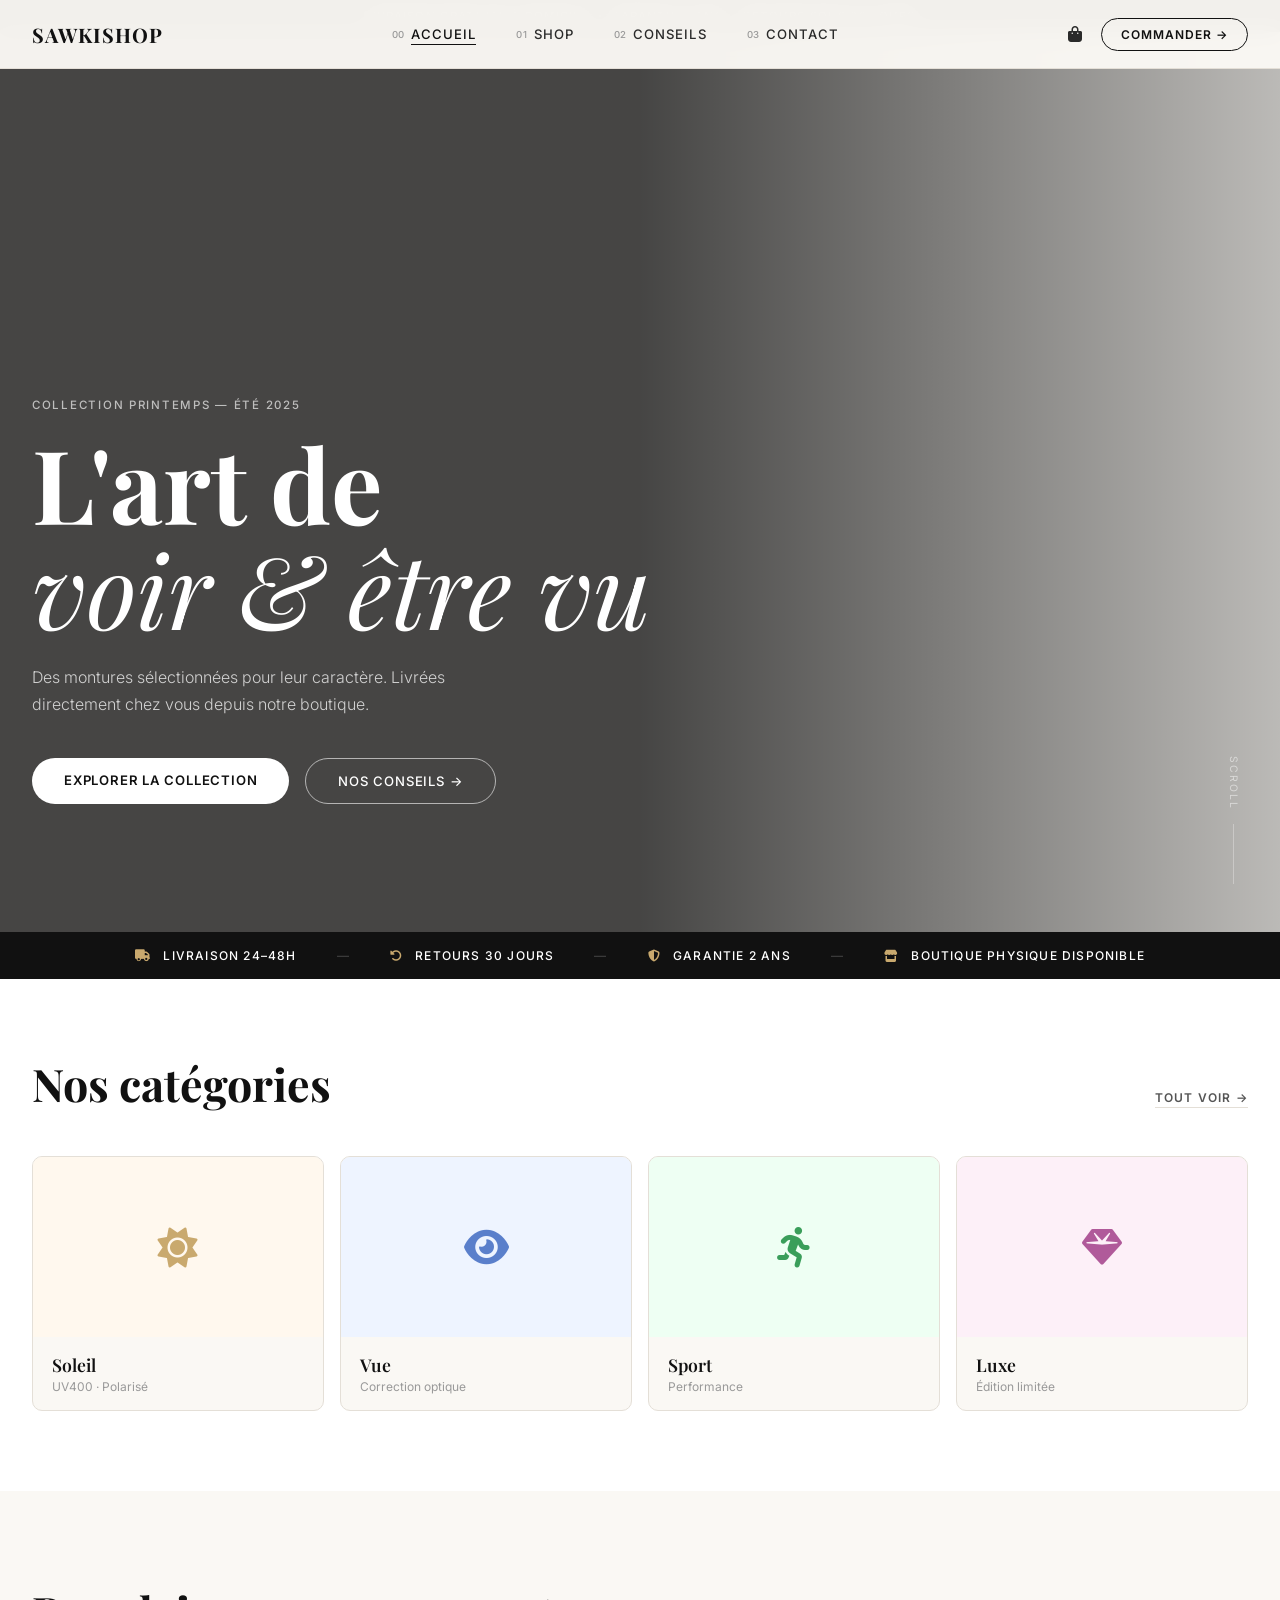
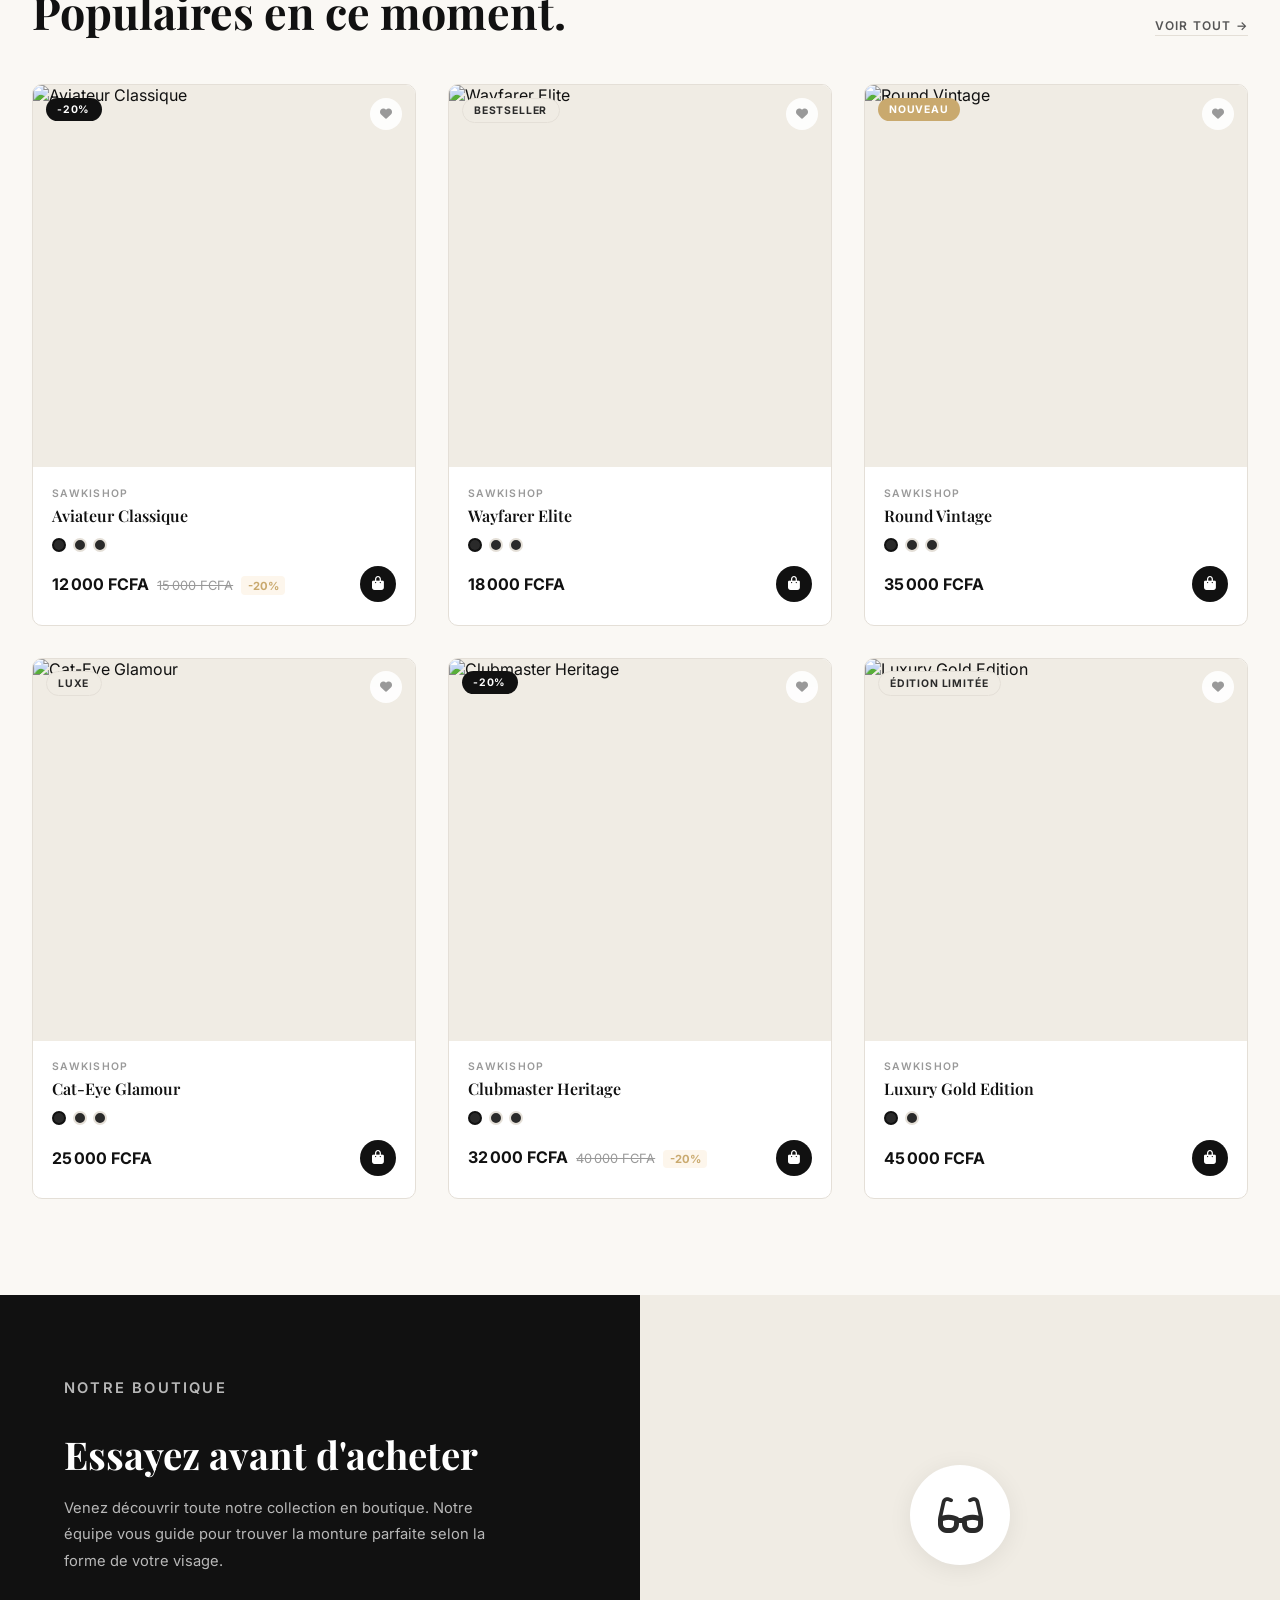
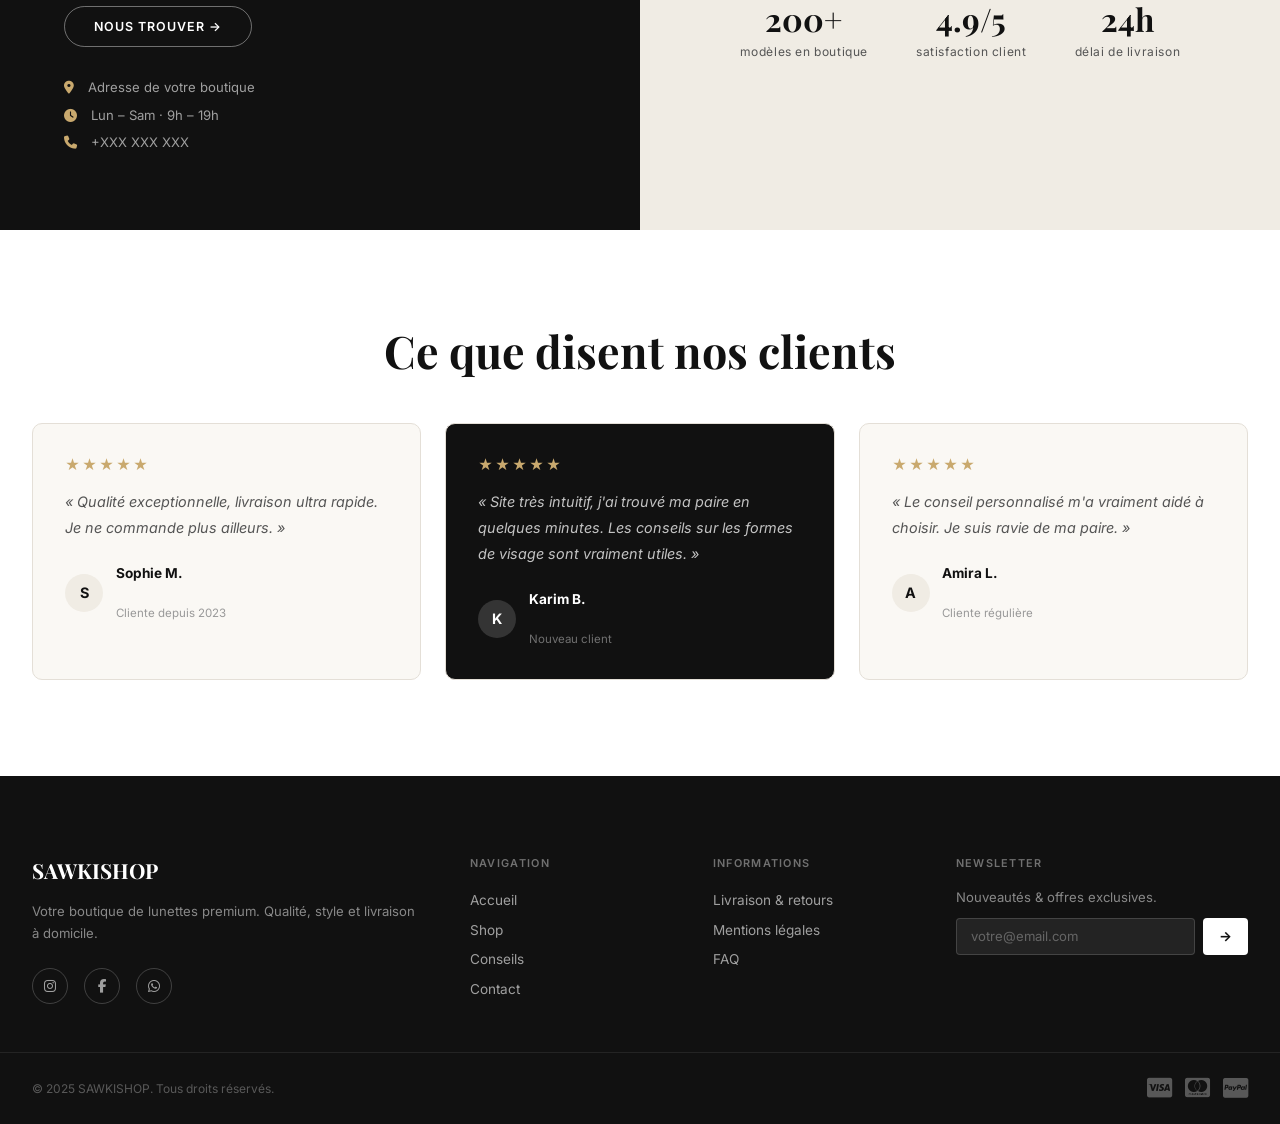
==== commit a4cd6ba7: "msg" ====
--- a/index.html
+++ b/index.html
@@ -3,95 +3,52 @@
 <head>
   <meta charset="UTF-8"/>
   <meta name="viewport" content="width=device-width, initial-scale=1.0"/>
-  <title>OptiVision — Lunettes Premium</title>
+  <title>SAWKISHOP — Lunettes Premium</title>
   <link rel="stylesheet" href="style.css"/>
-  <link href="https://fonts.googleapis.com/css2?family=Cormorant+Garamond:ital,wght@0,300;0,400;0,600;1,300;1,400&family=DM+Sans:wght@300;400;500&display=swap" rel="stylesheet"/>
   <link rel="stylesheet" href="https://cdnjs.cloudflare.com/ajax/libs/font-awesome/6.5.0/css/all.min.css"/>
-  <link href="https://fonts.googleapis.com/css2?family=Playfair+Display:wght@400;700&family=Inter:wght@300;400;500;600&display=swap" rel="stylesheet"/>
 </head>
 <body>
 
-  <!-- ANNOUNCEMENT BAR -->
+  <!-- ANNOUNCE BAR -->
   <div class="announce-bar">
-    <span>Livraison gratuite à domicile · Garantie 2 ans · Retours sous 30 jours</span>
+    <span>Livraison gratuite à domicile &nbsp;·&nbsp; Garantie 2 ans &nbsp;·&nbsp; Retours sous 30 jours</span>
   </div>
 
   <!-- NAVBAR -->
   <nav class="navbar" id="navbar">
     <div class="nav-inner">
-      <button class="hamburger" id="hamburger"><i class="fas fa-bars"></i></button>
-      <a href="index.html" class="logo">OptiVision</a>
+      <a href="index.html" class="logo">SAWKISHOP</a>
       <ul class="nav-links" id="navLinks">
-        <li><a href="index.html" class="active">Accueil</a></li>
-        <li><a href="shop.html">Collection</a></li>
-        <li><a href="commander.html">Comment commander</a></li>
-        <li><a href="conseil.html">Conseils</a></li>
-        <li><a href="contact.html">Contact</a></li>
+        <li><span class="nav-num">00</span><a href="index.html" class="active">Accueil</a></li>
+        <li><span class="nav-num">01</span><a href="shop.html">Shop</a></li>
+        <li><span class="nav-num">02</span><a href="conseil.html">Conseils</a></li>
+        <li><span class="nav-num">03</span><a href="contact.html">Contact</a></li>
       </ul>
       <div class="nav-right">
-        <a href="shop.html" class="nav-icon" title="Rechercher"><i class="fas fa-search"></i></a>
-        <a href="panier.html" class="nav-icon cart-icon" title="Panier">
+        <a href="panier.html" class="cart-icon" title="Panier">
           <i class="fas fa-shopping-bag"></i>
           <span class="cart-count" id="cartBadge2">0</span>
         </a>
+        <a href="shop.html" class="btn-outline-nav">Commander →</a>
+        <button class="hamburger" id="hamburger"><i class="fas fa-bars"></i></button>
       </div>
     </div>
   </nav>
 
   <!-- HERO -->
   <section class="hero">
-    <div class="hero-left">
-      <div class="hero-label">Collection Printemps — Été 2025</div>
+    <div class="hero-bg"></div>
+    <div class="hero-overlay"></div>
+    <div class="hero-content">
+      <p class="hero-label">Collection Printemps — Été 2025</p>
       <h1 class="hero-title">L'art de<br><em>voir & être vu</em></h1>
       <p class="hero-desc">Des montures sélectionnées pour leur caractère. Livrées directement chez vous depuis notre boutique.</p>
       <div class="hero-actions">
-        <a href="shop.html" class="btn-dark">Explorer la collection</a>
-        <a href="conseil.html" class="btn-text">Guide des formes <span>→</span></a>
-      </div>
-    </div>
-    <div class="hero-right">
-      <div class="hero-img-wrap">
-        <div class="hero-img-box">
-          <div class="hero-glasses-visual">
-            <svg viewBox="0 0 520 260" xmlns="http://www.w3.org/2000/svg" class="hero-svg">
-              <defs>
-                <linearGradient id="g1" x1="0%" y1="0%" x2="100%" y2="100%">
-                  <stop offset="0%" stop-color="#263238" stop-opacity="1"/>
-                  <stop offset="100%" stop-color="#37474f" stop-opacity="1"/>
-                </linearGradient>
-                <linearGradient id="g2" x1="0%" y1="0%" x2="100%" y2="100%">
-                  <stop offset="0%" stop-color="#2196f3" stop-opacity="0.18"/>
-                  <stop offset="100%" stop-color="#90caf9" stop-opacity="0.10"/>
-                </linearGradient>
-                <linearGradient id="g3" x1="0%" y1="0%" x2="50%" y2="100%">
-                  <stop offset="0%" stop-color="#fff" stop-opacity="0.55"/>
-                  <stop offset="100%" stop-color="#fff" stop-opacity="0"/>
-                </linearGradient>
-                <filter id="shadow" x="-20%" y="-20%" width="140%" height="140%">
-                  <feDropShadow dx="0" dy="8" stdDeviation="12" flood-color="#2196f3" flood-opacity="0.25"/>
-                </filter>
-              </defs>
-              <!-- branches -->
-              <path d="M52 120 Q20 120 12 145 L12 210" stroke="#37474f" stroke-width="7" fill="none" stroke-linecap="round"/>
-              <path d="M468 120 Q500 120 508 145 L508 210" stroke="#37474f" stroke-width="7" fill="none" stroke-linecap="round"/>
-              <!-- verres fond -->
-              <ellipse cx="148" cy="122" rx="92" ry="74" fill="url(#g2)" stroke="url(#g1)" stroke-width="9" filter="url(#shadow)"/>
-              <ellipse cx="372" cy="122" rx="92" ry="74" fill="url(#g2)" stroke="url(#g1)" stroke-width="9" filter="url(#shadow)"/>
-              <!-- pont -->
-              <path d="M240 115 Q260 96 280 115" stroke="#37474f" stroke-width="7" fill="none" stroke-linecap="round"/>
-              <!-- reflets -->
-              <ellipse cx="120" cy="96" rx="34" ry="20" fill="url(#g3)" transform="rotate(-18 120 96)" opacity="0.9"/>
-              <ellipse cx="344" cy="96" rx="34" ry="20" fill="url(#g3)" transform="rotate(-18 344 96)" opacity="0.9"/>
-              <!-- screws -->
-              <circle cx="52" cy="120" r="5.5" fill="#37474f"/>
-              <circle cx="468" cy="120" r="5.5" fill="#37474f"/>
-            </svg>
-          </div>
-        </div>
-        <div class="hero-badge-1"><span>200+</span> modèles</div>
-        <div class="hero-badge-2">Livraison<br>à domicile</div>
-      </div>
-    </div>
+        <a href="shop.html" class="btn-white">Explorer la collection</a>
+        <a href="conseil.html" class="btn-outline-white">Nos conseils →</a>
+      </div>
+    </div>
+    <div class="scroll-indicator">Scroll</div>
   </section>
 
   <!-- STRIP -->
@@ -116,50 +73,30 @@
       </div>
       <div class="cat-row">
         <a href="shop.html?cat=soleil" class="cat-tile">
-          <div class="cat-tile-bg cat-bg-soleil">
-            <i class="fas fa-sun"></i>
-          </div>
-          <div class="cat-tile-label">
-            <span>Soleil</span>
-            <small>UV400 · Polarisé</small>
-          </div>
+          <div class="cat-tile-bg cat-bg-soleil"><i class="fas fa-sun"></i></div>
+          <div class="cat-tile-label"><span>Soleil</span><small>UV400 · Polarisé</small></div>
         </a>
         <a href="shop.html?cat=vue" class="cat-tile">
-          <div class="cat-tile-bg cat-bg-vue">
-            <i class="fas fa-eye"></i>
-          </div>
-          <div class="cat-tile-label">
-            <span>Vue</span>
-            <small>Correction optique</small>
-          </div>
+          <div class="cat-tile-bg cat-bg-vue"><i class="fas fa-eye"></i></div>
+          <div class="cat-tile-label"><span>Vue</span><small>Correction optique</small></div>
         </a>
         <a href="shop.html?cat=sport" class="cat-tile">
-          <div class="cat-tile-bg cat-bg-sport">
-            <i class="fas fa-person-running"></i>
-          </div>
-          <div class="cat-tile-label">
-            <span>Sport</span>
-            <small>Performance</small>
-          </div>
-        </a>
-        <a href="shop.html?cat=luxe" class="cat-tile cat-tile-wide">
-          <div class="cat-tile-bg cat-bg-luxe">
-            <i class="fas fa-gem"></i>
-          </div>
-          <div class="cat-tile-label">
-            <span>Luxe</span>
-            <small>Édition limitée</small>
-          </div>
+          <div class="cat-tile-bg cat-bg-sport"><i class="fas fa-person-running"></i></div>
+          <div class="cat-tile-label"><span>Sport</span><small>Performance</small></div>
+        </a>
+        <a href="shop.html?cat=luxe" class="cat-tile">
+          <div class="cat-tile-bg cat-bg-luxe"><i class="fas fa-gem"></i></div>
+          <div class="cat-tile-label"><span>Luxe</span><small>Édition limitée</small></div>
         </a>
       </div>
     </div>
   </section>
 
   <!-- FEATURED PRODUCTS -->
-  <section class="sec-products">
+  <section class="sec-products section" style="background:var(--cream);">
     <div class="wrap">
       <div class="sec-head">
-        <h2>Populaires en ce moment</h2>
+        <h2>Populaires en ce moment.</h2>
         <a href="shop.html" class="see-all">Voir tout →</a>
       </div>
       <div class="products-grid" id="featuredProducts"></div>
@@ -184,14 +121,16 @@
     <div class="split-right">
       <div class="split-right-visual">
         <div class="split-icon-wrap"><i class="fas fa-glasses"></i></div>
-        <div class="split-stat"><strong>200+</strong><span>modèles en boutique</span></div>
-        <div class="split-stat"><strong>4.9/5</strong><span>satisfaction client</span></div>
-        <div class="split-stat"><strong>24h</strong><span>délai de livraison</span></div>
-      </div>
-    </div>
-  </section>
-
-  <!-- TESTIMONIALS -->
+        <div class="split-stats">
+          <div class="split-stat"><strong>200+</strong><span>modèles en boutique</span></div>
+          <div class="split-stat"><strong>4.9/5</strong><span>satisfaction client</span></div>
+          <div class="split-stat"><strong>24h</strong><span>délai de livraison</span></div>
+        </div>
+      </div>
+    </div>
+  </section>
+
+  <!-- REVIEWS -->
   <section class="sec-reviews">
     <div class="wrap">
       <div class="sec-head centered">
@@ -231,7 +170,7 @@
     <div class="footer-top">
       <div class="wrap footer-grid">
         <div class="footer-col footer-brand-col">
-          <a href="index.html" class="footer-logo">OptiVision</a>
+          <a href="index.html" class="footer-logo">SAWKISHOP</a>
           <p>Votre boutique de lunettes premium. Qualité, style et livraison à domicile.</p>
           <div class="footer-social">
             <a href="#" aria-label="Instagram"><i class="fab fa-instagram"></i></a>
@@ -243,7 +182,7 @@
           <h5>Navigation</h5>
           <ul>
             <li><a href="index.html">Accueil</a></li>
-            <li><a href="shop.html">Collection</a></li>
+            <li><a href="shop.html">Shop</a></li>
             <li><a href="conseil.html">Conseils</a></li>
             <li><a href="contact.html">Contact</a></li>
           </ul>
@@ -253,13 +192,12 @@
           <ul>
             <li><a href="#">Livraison & retours</a></li>
             <li><a href="#">Mentions légales</a></li>
-            <li><a href="#">Confidentialité</a></li>
             <li><a href="#">FAQ</a></li>
           </ul>
         </div>
         <div class="footer-col">
           <h5>Newsletter</h5>
-          <p>Nouveautés & offres exclusives.</p>
+          <p style="font-size:.82rem;color:rgba(255,255,255,.5);margin-bottom:.8rem;">Nouveautés & offres exclusives.</p>
           <form class="nl-form" onsubmit="subscribeNewsletter(event)">
             <input type="email" placeholder="votre@email.com" required/>
             <button type="submit">→</button>
@@ -269,7 +207,7 @@
     </div>
     <div class="footer-bottom">
       <div class="wrap footer-bottom-inner">
-        <span>© 2025 OptiVision. Tous droits réservés.</span>
+        <span>© 2025 SAWKISHOP. Tous droits réservés.</span>
         <div class="footer-pay">
           <i class="fab fa-cc-visa"></i>
           <i class="fab fa-cc-mastercard"></i>
--- a/style.css
+++ b/style.css
@@ -1,1128 +1,985 @@
-﻿
-/* =============================================
-   OptiVision — CSS Complet
-   Palette : Bordeaux · Blanc cassé · Charbon
-   ============================================= */
-
-/* ── TOKENS ─────────────────────────────────── */
+﻿/* ============================================
+   SAWKISHOP — Style Éditorial Magazine
+   ============================================ */
+
+@import url('https://fonts.googleapis.com/css2?family=Playfair+Display:ital,wght@0,400;0,600;0,700;0,900;1,400;1,700&family=Inter:wght@300;400;500;600&display=swap');
+
+/* ── VARIABLES ─────────────────────────────── */
 :root {
-  --bordeaux:      #2196f3;
-  --bordeaux-dark: #1565c0;
-  --bordeaux-soft: #e3f2fd;
-  --charcoal:      #37474f;
-  --white:         #ffffff;
-  --cream:         #f5f7fa;
-  --muted:         #eceff1;
-  --bg-alt:        #e8edf2;
-  --border:        #cfd8dc;
-  --text:          #263238;
-  --text-2:        #546e7a;
-  --text-3:        #90a4ae;
-  --green:         #2e7d32;
-  --radius:        6px;
-  --radius-lg:     12px;
-  --transition:    .25s ease;
-  --font-serif:    'Cormorant Garamond', 'Playfair Display', Georgia, serif;
-  --font-sans:     'DM Sans', 'Inter', system-ui, sans-serif;
-  --shadow:        0 1px 3px rgba(55,71,79,.06), 0 4px 16px rgba(55,71,79,.10);
-  --shadow-lg:     0 8px 40px rgba(55,71,79,.14);
-}
-
-/* ── RESET ──────────────────────────────────── */
+  --cream:       #faf8f4;
+  --cream-dark:  #f0ece4;
+  --cream-border:#e8e2d9;
+  --black:       #111111;
+  --charcoal:    #2a2a2a;
+  --text-2:      #555555;
+  --text-3:      #999999;
+  --gold:        #c9a96e;
+  --white:       #ffffff;
+  --border:      #e4dfd7;
+  --font-serif:  'Playfair Display', Georgia, serif;
+  --font-sans:   'Inter', sans-serif;
+  --trans:       0.3s ease;
+  --radius:      4px;
+  --radius-lg:   10px;
+  --shadow:      0 4px 24px rgba(0,0,0,0.07);
+  --shadow-lg:   0 12px 48px rgba(0,0,0,0.12);
+}
+
+/* ── RESET ─────────────────────────────────── */
 *, *::before, *::after { box-sizing: border-box; margin: 0; padding: 0; }
 html { scroll-behavior: smooth; font-size: 16px; }
-body { font-family: var(--font-sans); background: var(--cream); color: var(--text); line-height: 1.6; overflow-x: hidden; }
+body { font-family: var(--font-sans); background: var(--cream); color: var(--black); -webkit-font-smoothing: antialiased; }
 a { text-decoration: none; color: inherit; }
 ul { list-style: none; }
 img { display: block; max-width: 100%; }
 button { cursor: pointer; border: none; background: none; font-family: inherit; }
-input, select, textarea { font-family: inherit; }
-
-/* ── LAYOUT ─────────────────────────────────── */
-.wrap      { max-width: 1160px; margin: 0 auto; padding: 0 2rem; }
-.container { max-width: 1160px; margin: 0 auto; padding: 0 2rem; }
-.section   { padding: 4rem 0; }
-
-/* ── BUTTONS ────────────────────────────────── */
-.btn-dark {
-  display: inline-flex; align-items: center; gap: .5rem;
-  padding: .85rem 2rem;
-  background: var(--charcoal); color: var(--white);
-  font-size: .88rem; font-weight: 500; letter-spacing: .04em;
-  border-radius: var(--radius); border: 1.5px solid var(--charcoal);
-  transition: var(--transition);
-}
-.btn-dark:hover { background: var(--bordeaux); border-color: var(--bordeaux); }
-
-.btn-bordeaux {
-  display: inline-flex; align-items: center; gap: .5rem;
-  padding: .85rem 2rem;
-  background: var(--bordeaux); color: var(--white);
-  font-size: .88rem; font-weight: 500; letter-spacing: .04em;
-  border-radius: var(--radius); border: 1.5px solid var(--bordeaux);
-  transition: var(--transition);
-}
-.btn-bordeaux:hover { background: var(--bordeaux-dark); border-color: var(--bordeaux-dark); }
-
-.btn-outline {
-  display: inline-flex; align-items: center; gap: .5rem;
-  padding: .85rem 2rem;
-  background: transparent; color: var(--charcoal);
-  font-size: .88rem; font-weight: 500; letter-spacing: .04em;
-  border-radius: var(--radius); border: 1.5px solid var(--charcoal);
-  transition: var(--transition);
-}
-.btn-outline:hover { background: var(--charcoal); color: var(--white); }
-
-.btn-light {
-  display: inline-flex; align-items: center; gap: .5rem;
-  padding: .85rem 2rem;
-  background: var(--white); color: var(--charcoal);
-  font-size: .88rem; font-weight: 500; letter-spacing: .04em;
-  border-radius: var(--radius); border: 1.5px solid var(--white);
-  transition: var(--transition);
-}
-.btn-light:hover { background: transparent; color: var(--white); }
-
-.btn-primary {
-  display: inline-flex; align-items: center; gap: .5rem;
-  padding: .85rem 2rem;
-  background: var(--bordeaux); color: var(--white);
-  font-size: .88rem; font-weight: 500; letter-spacing: .04em;
-  border-radius: var(--radius); border: 1.5px solid var(--bordeaux);
-  transition: var(--transition);
-}
-.btn-primary:hover { background: var(--bordeaux-dark); border-color: var(--bordeaux-dark); }
-
-.btn-ghost {
-  display: inline-flex; align-items: center; gap: .5rem;
-  padding: .85rem 2rem;
-  background: transparent; color: var(--charcoal);
-  font-size: .88rem; font-weight: 500; letter-spacing: .04em;
-  border-radius: var(--radius); border: 1.5px solid var(--border);
-  transition: var(--transition);
-}
-.btn-ghost:hover { border-color: var(--charcoal); }
-
-.btn-text {
-  display: inline-flex; align-items: center; gap: .4rem;
-  color: var(--text-2); font-size: .9rem; font-weight: 500;
-  transition: var(--transition);
-}
-.btn-text span { transition: transform .2s ease; }
-.btn-text:hover { color: var(--bordeaux); }
-.btn-text:hover span { transform: translateX(4px); }
-
-.btn-full { width: 100%; justify-content: center; }
-
-/* ── ANNOUNCE BAR ───────────────────────────── */
-.announce-bar {
-  background: var(--charcoal);
-  color: rgba(255,255,255,.75);
-  font-size: .78rem; letter-spacing: .06em;
-  text-align: center; padding: .6rem 1rem;
-}
-
-/* ── NAVBAR (index.html) ─────────────────────── */
+
+/* ── NAVBAR ────────────────────────────────── */
 .navbar {
-  position: sticky; top: 0; z-index: 900;
-  background: var(--cream);
+  position: fixed; top: 0; left: 0; right: 0; z-index: 1000;
+  background: rgba(250,248,244,0.97);
   border-bottom: 1px solid var(--border);
-  transition: box-shadow var(--transition);
-}
-.navbar.scrolled { box-shadow: 0 2px 20px rgba(26,10,13,.08); }
-
-/* nav-inner (index) */
+  backdrop-filter: blur(10px);
+  transition: box-shadow var(--trans);
+}
+.navbar.scrolled { box-shadow: var(--shadow); }
 .nav-inner {
-  max-width: 1160px; margin: 0 auto; padding: 0 2rem;
-  display: grid; grid-template-columns: auto 1fr auto;
-  align-items: center; gap: 2rem; height: 64px;
-}
-
-/* nav-container (autres pages) */
-.nav-container {
-  max-width: 1160px; margin: 0 auto; padding: 0 2rem;
+  max-width: 1280px; margin: 0 auto;
   display: flex; align-items: center; justify-content: space-between;
-  height: 64px;
-}
-
+  padding: 0 2rem; height: 68px;
+}
 .logo {
-  font-family: var(--font-serif);
-  font-size: 1.6rem; font-weight: 600; letter-spacing: .02em;
-  color: var(--charcoal); white-space: nowrap;
-  display: flex; align-items: center; gap: .4rem;
-}
-.logo-icon { color: var(--bordeaux); }
-.logo-text .accent { color: var(--bordeaux); }
-
+  font-family: var(--font-serif); font-size: 1.25rem;
+  font-weight: 700; letter-spacing: 0.05em;
+  color: var(--black); flex-shrink: 0;
+}
 .nav-links {
-  display: flex; align-items: center; justify-content: center; gap: 2.5rem;
+  display: flex; align-items: center; gap: 2.5rem;
+}
+.nav-links li { display: flex; align-items: center; gap: 0.4rem; }
+.nav-num {
+  font-size: 0.6rem; color: var(--text-3);
+  font-weight: 500; letter-spacing: 0.05em;
 }
 .nav-links a {
-  font-size: .85rem; font-weight: 400; letter-spacing: .04em;
-  color: var(--text-2); transition: color var(--transition);
-  position: relative; padding-bottom: 2px;
+  font-size: 0.82rem; font-weight: 500;
+  letter-spacing: 0.08em; text-transform: uppercase;
+  color: var(--charcoal); transition: color var(--trans);
+  position: relative;
 }
 .nav-links a::after {
-  content: ''; position: absolute; bottom: -2px; left: 0;
-  width: 0; height: 1px; background: var(--bordeaux);
-  transition: width var(--transition);
-}
-.nav-links a:hover, .nav-links a.active { color: var(--charcoal); }
+  content: ''; position: absolute; bottom: -3px; left: 0;
+  width: 0; height: 1px; background: var(--black);
+  transition: width var(--trans);
+}
 .nav-links a:hover::after, .nav-links a.active::after { width: 100%; }
-
-.cart-badge {
-  display: inline-flex; align-items: center; justify-content: center;
-  background: var(--bordeaux); color: var(--white);
-  font-size: .6rem; font-weight: 700;
-  width: 16px; height: 16px; border-radius: 50%;
-  margin-left: .2rem; vertical-align: middle;
-}
-
-.nav-right { display: flex; align-items: center; gap: 1.2rem; justify-content: flex-end; }
-.nav-actions { display: flex; align-items: center; gap: 1rem; }
-
-.nav-icon { color: var(--text-2); font-size: 1rem; transition: color var(--transition); position: relative; }
-.nav-icon:hover { color: var(--bordeaux); }
-.cart-icon { position: relative; }
-
-.cart-btn {
-  position: relative; font-size: 1.1rem;
-  color: var(--text-2); transition: color var(--transition);
-  display: flex; align-items: center;
-}
-.cart-btn:hover { color: var(--bordeaux); }
-
+.nav-links a:hover, .nav-links a.active { color: var(--black); }
+.nav-right { display: flex; align-items: center; gap: 1.2rem; }
+.cart-icon {
+  position: relative; font-size: 1rem;
+  color: var(--charcoal); transition: color var(--trans);
+}
+.cart-icon:hover { color: var(--black); }
 .cart-count {
   position: absolute; top: -7px; right: -8px;
-  background: var(--bordeaux); color: var(--white);
-  font-size: .6rem; font-weight: 700;
-  width: 16px; height: 16px; border-radius: 50%;
-  display: none; align-items: center; justify-content: center;
-}
-
-.hamburger { display: none; color: var(--text); font-size: 1.1rem; padding: .2rem; }
-
-/* ── HERO ────────────────────────────────────── */
+  background: var(--black); color: var(--white);
+  font-size: 0.6rem; font-weight: 700;
+  min-width: 16px; height: 16px; border-radius: 50%;
+  display: flex; align-items: center; justify-content: center;
+  padding: 0 3px;
+}
+.btn-outline-nav {
+  font-size: 0.75rem; font-weight: 600;
+  letter-spacing: 0.08em; text-transform: uppercase;
+  padding: 0.5rem 1.2rem;
+  border: 1.5px solid var(--black); border-radius: 30px;
+  color: var(--black); transition: all var(--trans);
+}
+.btn-outline-nav:hover { background: var(--black); color: var(--white); }
+.hamburger { display: none; font-size: 1.1rem; color: var(--black); }
+
+/* ── ANNOUNCE BAR ──────────────────────────── */
+.announce-bar {
+  background: var(--black); color: var(--white);
+  text-align: center; padding: 0.55rem 1rem;
+  font-size: 0.72rem; letter-spacing: 0.1em; text-transform: uppercase;
+  font-weight: 500;
+}
+
+/* ── HERO ──────────────────────────────────── */
 .hero {
-  display: grid; grid-template-columns: 1fr 1fr;
-  min-height: calc(100vh - 105px);
-  background: var(--cream);
-}
-.hero-left {
-  display: flex; flex-direction: column; justify-content: center;
-  padding: 5rem 3rem 5rem 2rem;
-  max-width: 580px; margin: 0 0 0 auto;
+  position: relative; height: 100vh; min-height: 600px;
+  display: flex; align-items: flex-end;
+  padding-bottom: 8rem;
+  overflow: hidden;
+}
+.hero-bg {
+  position: absolute; inset: 0;
+  background: url('https://images.unsplash.com/photo-1511499767150-a48a237f0083?w=1600&q=80') center/cover no-repeat;
+}
+.hero-overlay {
+  position: absolute; inset: 0;
+  background: linear-gradient(to right, rgba(0,0,0,0.72) 50%, rgba(0,0,0,0.25) 100%);
+}
+.hero-content {
+  position: relative; z-index: 2;
+  max-width: 1280px; margin: 0 auto; padding: 0 2rem;
+  width: 100%;
 }
 .hero-label {
-  font-size: .78rem; font-weight: 500; letter-spacing: .1em;
-  text-transform: uppercase; color: var(--bordeaux); margin-bottom: 1.5rem;
+  font-size: 0.72rem; letter-spacing: 0.15em; text-transform: uppercase;
+  color: rgba(255,255,255,0.65); margin-bottom: 1.2rem; font-weight: 500;
 }
 .hero-title {
-  font-family: var(--font-serif);
-  font-size: clamp(3rem, 5vw, 5rem);
-  font-weight: 300; line-height: 1.1;
-  color: var(--charcoal); margin-bottom: 1.5rem;
-}
-.hero-title em { font-style: italic; color: var(--bordeaux); }
+  font-family: var(--font-serif); font-size: clamp(3.5rem, 8vw, 7rem);
+  font-weight: 700; color: var(--white); line-height: 1.02;
+  margin-bottom: 1.5rem;
+}
+.hero-title em { font-style: italic; font-weight: 400; }
 .hero-desc {
-  font-size: 1rem; color: var(--text-2); line-height: 1.75;
-  max-width: 400px; margin-bottom: 2.5rem;
-}
-.hero-actions { display: flex; align-items: center; gap: 1.5rem; flex-wrap: wrap; }
-.hero-right {
-  background: var(--muted); border-left: 1px solid var(--border);
+  font-size: 1rem; color: rgba(255,255,255,0.75);
+  max-width: 480px; line-height: 1.7; margin-bottom: 2.5rem;
+  font-weight: 300;
+}
+.hero-actions { display: flex; gap: 1rem; flex-wrap: wrap; }
+.btn-white {
+  background: var(--white); color: var(--black);
+  padding: 0.85rem 2rem; border-radius: 30px;
+  font-size: 0.82rem; font-weight: 600;
+  letter-spacing: 0.06em; text-transform: uppercase;
+  transition: all var(--trans);
+}
+.btn-white:hover { background: var(--cream); transform: translateY(-2px); }
+.btn-outline-white {
+  border: 1.5px solid rgba(255,255,255,0.6);
+  color: var(--white); padding: 0.85rem 2rem; border-radius: 30px;
+  font-size: 0.82rem; font-weight: 500;
+  letter-spacing: 0.06em; text-transform: uppercase;
+  transition: all var(--trans);
+}
+.btn-outline-white:hover { border-color: var(--white); background: rgba(255,255,255,0.1); }
+.scroll-indicator {
+  position: absolute; right: 2.5rem; bottom: 3rem; z-index: 2;
+  writing-mode: vertical-rl; font-size: 0.65rem;
+  letter-spacing: 0.2em; text-transform: uppercase;
+  color: rgba(255,255,255,0.5); display: flex; align-items: center; gap: 0.8rem;
+}
+.scroll-indicator::after {
+  content: ''; width: 1px; height: 60px;
+  background: rgba(255,255,255,0.3); display: block;
+}
+
+/* ── STRIP ─────────────────────────────────── */
+.strip {
+  background: var(--black); color: var(--white);
+  padding: 1rem 2rem; overflow: hidden;
+}
+.strip-inner {
   display: flex; align-items: center; justify-content: center;
-  padding: 3rem; position: relative;
-}
-.hero-img-wrap { position: relative; width: 100%; max-width: 480px; }
-.hero-img-box {
-  background: var(--white); border: 1px solid var(--border);
-  border-radius: var(--radius-lg); padding: 4rem 2rem;
-  box-shadow: var(--shadow-lg);
-  display: flex; align-items: center; justify-content: center;
-}
-.hero-svg { width: 100%; max-width: 420px; display: block; }
-.hero-badge-1, .hero-badge-2 {
-  position: absolute;
-  background: var(--white); border: 1px solid var(--border);
-  border-radius: var(--radius); padding: .6rem 1rem;
-  font-size: .8rem; box-shadow: var(--shadow); line-height: 1.4;
-}
-.hero-badge-1 { bottom: 2rem; left: -1rem; }
-.hero-badge-1 span { font-family: var(--font-serif); font-size: 1.2rem; font-weight: 600; color: var(--bordeaux); display: block; }
-.hero-badge-2 { top: 2rem; right: -1rem; font-weight: 500; color: var(--bordeaux); text-align: center; }
-
-/* ── STRIP ──────────────────────────────────── */
-.strip { background: var(--bordeaux); overflow: hidden; }
-.strip-inner {
-  max-width: 1160px; margin: 0 auto; padding: .9rem 2rem;
-  display: flex; align-items: center; justify-content: center;
-  gap: 1.5rem; flex-wrap: wrap;
-  color: rgba(255,255,255,.85); font-size: .82rem; letter-spacing: .03em;
-}
-.strip-inner i { color: rgba(255,255,255,.6); margin-right: .4rem; }
-.strip-sep { color: rgba(255,255,255,.3); }
-
-/* ── SECTION HEADERS ────────────────────────── */
+  gap: 2.5rem; flex-wrap: wrap;
+  font-size: 0.75rem; letter-spacing: 0.1em; text-transform: uppercase;
+  font-weight: 500;
+}
+.strip-inner i { margin-right: 0.5rem; color: var(--gold); }
+.strip-sep { color: rgba(255,255,255,0.2); }
+
+/* ── SECTIONS GENERALES ────────────────────── */
+.section { padding: 6rem 0; }
+.wrap, .container {
+  max-width: 1280px; margin: 0 auto; padding: 0 2rem;
+}
 .sec-head {
-  display: flex; align-items: baseline; justify-content: space-between;
-  margin-bottom: 2.5rem;
-}
+  display: flex; align-items: baseline;
+  justify-content: space-between; margin-bottom: 3rem;
+}
+.sec-head.centered { text-align: center; flex-direction: column; align-items: center; gap: 0.5rem; }
 .sec-head h2 {
-  font-family: var(--font-serif);
-  font-size: clamp(1.6rem, 2.5vw, 2.2rem);
-  font-weight: 400; color: var(--charcoal);
-}
-.sec-head.centered { justify-content: center; text-align: center; }
-.see-all { font-size: .82rem; font-weight: 500; letter-spacing: .04em; color: var(--text-2); transition: color var(--transition); }
-.see-all:hover { color: var(--bordeaux); }
-
-.section-header { text-align: center; margin-bottom: 3rem; }
-.section-header h2 {
-  font-family: var(--font-serif);
-  font-size: clamp(1.6rem, 2.5vw, 2.4rem);
-  font-weight: 400; color: var(--charcoal); margin-bottom: .5rem;
-}
+  font-family: var(--font-serif); font-size: clamp(1.8rem, 3.5vw, 2.8rem);
+  font-weight: 700; color: var(--black); line-height: 1.1;
+}
+.sec-head h2 em { font-style: italic; font-weight: 400; }
+.see-all {
+  font-size: 0.75rem; letter-spacing: 0.1em; text-transform: uppercase;
+  font-weight: 600; color: var(--text-2); border-bottom: 1px solid var(--border);
+  padding-bottom: 2px; transition: color var(--trans), border-color var(--trans);
+  white-space: nowrap;
+}
+.see-all:hover { color: var(--black); border-color: var(--black); }
 .section-tag {
-  font-size: .75rem; font-weight: 600; letter-spacing: .1em;
-  text-transform: uppercase; color: var(--bordeaux); margin-bottom: .5rem;
-}
-.section-sub { color: var(--text-2); font-size: .95rem; max-width: 500px; margin: 0 auto; }
-.gradient-text { color: var(--bordeaux); }
-
-/* ── CATEGORIES ─────────────────────────────── */
-.sec-categories { padding: 5rem 0; background: var(--white); border-bottom: 1px solid var(--border); }
+  font-size: 0.68rem; letter-spacing: 0.15em; text-transform: uppercase;
+  color: var(--text-3); font-weight: 600; margin-bottom: 0.5rem;
+}
+
+/* ── CATEGORIES ────────────────────────────── */
+.sec-categories { padding: 5rem 0; background: var(--white); }
 .cat-row {
-  display: grid;
-  grid-template-columns: repeat(3, 1fr) 1.4fr;
+  display: grid; grid-template-columns: repeat(4, 1fr);
   gap: 1rem;
 }
 .cat-tile {
   display: flex; flex-direction: column;
   border: 1px solid var(--border); border-radius: var(--radius-lg);
-  overflow: hidden; transition: box-shadow var(--transition), transform var(--transition);
+  overflow: hidden; transition: all var(--trans);
   background: var(--cream);
 }
-.cat-tile:hover { box-shadow: var(--shadow-lg); transform: translateY(-3px); }
+.cat-tile:hover { transform: translateY(-4px); box-shadow: var(--shadow); }
 .cat-tile-bg {
-  aspect-ratio: 4/3; display: flex; align-items: center; justify-content: center;
-  font-size: 2.2rem; color: var(--white);
-}
-.cat-bg-soleil { background: linear-gradient(135deg,#1565c0,#2196f3); }
-.cat-bg-vue    { background: linear-gradient(135deg,#455a64,#78909c); }
-.cat-bg-sport  { background: linear-gradient(135deg,#0277bd,#29b6f6); }
-.cat-bg-luxe   { background: linear-gradient(135deg,#37474f,#546e7a); }
-.cat-tile-wide .cat-tile-bg { aspect-ratio: unset; min-height: 140px; flex: 1; }
-.cat-tile-label { padding: 1rem 1.2rem; border-top: 1px solid var(--border); }
-.cat-tile-label span { display: block; font-weight: 600; font-size: .95rem; margin-bottom: .15rem; }
-.cat-tile-label small { color: var(--text-3); font-size: .78rem; }
-
-/* ── PRODUCTS ────────────────────────────────── */
-.sec-products { padding: 5rem 0; background: var(--cream); }
+  height: 180px; display: flex; align-items: center; justify-content: center;
+  font-size: 2.5rem; background: var(--cream-dark);
+  transition: background var(--trans);
+}
+.cat-bg-soleil { background: #fff8ee; color: #c9a96e; }
+.cat-bg-vue    { background: #eef4ff; color: #5a7fcb; }
+.cat-bg-sport  { background: #eefff3; color: #3a9e5a; }
+.cat-bg-luxe   { background: #fdf0f8; color: #b05a9a; }
+.cat-tile-label { padding: 1rem 1.2rem; }
+.cat-tile-label span { font-family: var(--font-serif); font-size: 1.1rem; font-weight: 600; display: block; }
+.cat-tile-label small { font-size: 0.75rem; color: var(--text-3); margin-top: 0.2rem; display: block; }
+
+/* ── PRODUCT CARDS ─────────────────────────── */
 .products-grid {
   display: grid;
-  grid-template-columns: repeat(auto-fill, minmax(255px, 1fr));
-  gap: 1.5rem;
+  grid-template-columns: repeat(3, 1fr);
+  gap: 2rem;
 }
 .product-card {
-  background: var(--white); border: 1px solid var(--border);
-  border-radius: var(--radius-lg); overflow: hidden;
-  transition: box-shadow var(--transition), transform var(--transition);
-}
-.product-card:hover { box-shadow: var(--shadow-lg); transform: translateY(-4px); }
+  background: var(--white); border-radius: var(--radius-lg);
+  overflow: hidden; border: 1px solid var(--border);
+  transition: transform var(--trans), box-shadow var(--trans);
+  position: relative;
+}
+.product-card:hover { transform: translateY(-5px); box-shadow: var(--shadow-lg); }
 .product-img-wrap {
-  aspect-ratio: 4/3; background: var(--muted);
-  position: relative; overflow: hidden;
-  display: flex; align-items: center; justify-content: center;
-}
+  position: relative; aspect-ratio: 1/1; overflow: hidden;
+  background: var(--cream-dark);
+}
+.product-img-wrap img {
+  width: 100%; height: 100%; object-fit: cover;
+  transition: transform 0.5s ease;
+}
+.product-card:hover .product-img-wrap img { transform: scale(1.04); }
 .product-icon-placeholder {
-  font-size: 5rem; color: var(--bordeaux); opacity: .25;
-  transition: transform var(--transition);
-}
-.product-card:hover .product-icon-placeholder { transform: scale(1.05); }
-.product-img-wrap img { width: 100%; height: 100%; object-fit: cover; transition: transform var(--transition); }
-.product-card:hover .product-img-wrap img { transform: scale(1.04); }
+  width: 100%; height: 100%; display: flex; align-items: center; justify-content: center;
+  font-size: 3rem; color: var(--text-3);
+}
 .product-badge {
-  position: absolute; top: 10px; left: 10px;
-  font-size: .72rem; font-weight: 600; letter-spacing: .04em;
-  padding: .25rem .65rem; border-radius: 3px;
-}
-.badge-promo   { background: var(--bordeaux); color: var(--white); }
-.badge-new     { background: var(--charcoal); color: var(--white); }
-.badge-special { background: var(--muted); color: var(--charcoal); border: 1px solid var(--border); }
+  position: absolute; top: 0.8rem; left: 0.8rem;
+  font-size: 0.65rem; font-weight: 700; letter-spacing: 0.08em;
+  text-transform: uppercase; padding: 0.3rem 0.7rem; border-radius: 20px;
+}
+.badge-promo { background: var(--black); color: var(--white); }
+.badge-new   { background: var(--gold); color: var(--white); }
+.badge-special { background: var(--cream-dark); color: var(--charcoal); border: 1px solid var(--border); }
 .product-overlay {
   position: absolute; inset: 0;
-  background: rgba(26,10,13,.35);
-  display: flex; align-items: flex-end; justify-content: center;
-  padding-bottom: 1rem; opacity: 0; transition: opacity var(--transition);
+  background: rgba(0,0,0,0.35);
+  display: flex; align-items: center; justify-content: center;
+  opacity: 0; transition: opacity var(--trans);
 }
 .product-card:hover .product-overlay { opacity: 1; }
 .quick-view-btn {
-  background: var(--white); color: var(--charcoal);
-  font-size: .8rem; font-weight: 600; letter-spacing: .04em;
-  padding: .55rem 1.2rem; border-radius: var(--radius);
-  transition: var(--transition);
-}
-.quick-view-btn:hover { background: var(--bordeaux); color: var(--white); }
+  background: var(--white); color: var(--black);
+  padding: 0.6rem 1.4rem; border-radius: 30px;
+  font-size: 0.75rem; font-weight: 600; letter-spacing: 0.06em;
+  text-transform: uppercase; transition: all var(--trans);
+  cursor: pointer;
+}
+.quick-view-btn:hover { background: var(--black); color: var(--white); }
 .wishlist-btn {
-  position: absolute; top: 10px; right: 10px;
+  position: absolute; top: 0.8rem; right: 0.8rem;
   width: 32px; height: 32px; border-radius: 50%;
-  background: var(--white); border: 1px solid var(--border);
+  background: rgba(255,255,255,0.9);
   display: flex; align-items: center; justify-content: center;
-  font-size: .85rem; color: var(--text-3);
-  transition: var(--transition); box-shadow: var(--shadow);
-}
-.wishlist-btn:hover { color: var(--bordeaux); border-color: var(--bordeaux); }
-.product-info { padding: 1.1rem 1.2rem; }
-.product-brand { font-size: .72rem; letter-spacing: .08em; text-transform: uppercase; color: var(--bordeaux); margin-bottom: .3rem; font-weight: 500; }
-.product-name  { font-size: .95rem; font-weight: 500; color: var(--charcoal); margin-bottom: .8rem; }
-.product-colors { display: flex; gap: 5px; margin-bottom: .9rem; flex-wrap: wrap; }
+  font-size: 0.75rem; color: var(--text-3);
+  transition: all var(--trans);
+}
+.wishlist-btn:hover { color: #e74c3c; background: var(--white); }
+.product-info { padding: 1.2rem 1.2rem 1.4rem; }
+.product-brand {
+  font-size: 0.65rem; letter-spacing: 0.12em; text-transform: uppercase;
+  color: var(--text-3); font-weight: 600; margin-bottom: 0.4rem;
+}
+.product-name {
+  font-family: var(--font-serif); font-size: 1rem; font-weight: 600;
+  color: var(--black); margin-bottom: 0.7rem; line-height: 1.3;
+}
+.product-colors { display: flex; gap: 0.4rem; margin-bottom: 0.9rem; flex-wrap: wrap; }
 .color-dot {
-  width: 18px; height: 18px; border-radius: 50%;
-  border: 2px solid transparent; outline: 2px solid transparent;
-  transition: var(--transition); cursor: pointer;
-}
-.color-dot:nth-child(1) { background: #37474f; }
-.color-dot:nth-child(2) { background: #78909c; }
-.color-dot:nth-child(3) { background: #2196f3; }
-.color-dot:nth-child(4) { background: #29b6f6; }
-.color-dot.active, .color-dot:hover { outline-color: var(--bordeaux); outline-offset: 2px; }
-.product-price-row { display: flex; align-items: center; justify-content: space-between; }
-.product-prices { display: flex; align-items: baseline; gap: .5rem; flex-wrap: wrap; }
-.price-current { font-size: 1rem; font-weight: 600; color: var(--charcoal); }
-.price-current.large { font-size: 1.4rem; }
-.price-original { font-size: .82rem; color: var(--text-3); text-decoration: line-through; }
+  width: 14px; height: 14px; border-radius: 50%;
+  border: 2px solid var(--border); background: var(--charcoal);
+  transition: border-color var(--trans); cursor: pointer;
+}
+.color-dot.active { border-color: var(--black); }
+.product-price-row {
+  display: flex; align-items: center; justify-content: space-between;
+}
+.product-prices { display: flex; align-items: baseline; gap: 0.5rem; flex-wrap: wrap; }
+.price-current { font-weight: 700; font-size: 1rem; color: var(--black); }
+.price-original {
+  font-size: 0.8rem; color: var(--text-3);
+  text-decoration: line-through;
+}
 .price-discount {
-  font-size: .72rem; font-weight: 700;
-  background: var(--bordeaux-soft); color: var(--bordeaux);
-  padding: .1rem .4rem; border-radius: 3px;
+  font-size: 0.7rem; font-weight: 700; color: var(--gold);
+  background: #fdf6ec; padding: 0.15rem 0.4rem; border-radius: 4px;
 }
 .add-cart-btn {
   width: 36px; height: 36px; border-radius: 50%;
-  background: var(--charcoal); color: var(--white);
+  background: var(--black); color: var(--white);
   display: flex; align-items: center; justify-content: center;
-  font-size: .85rem; transition: var(--transition);
-}
-.add-cart-btn:hover { background: var(--bordeaux); }
-.add-cart-btn.added { background: var(--green); }
-
-/* ── SPLIT BANNER ────────────────────────────── */
-.split-banner { display: grid; grid-template-columns: 1fr 1fr; min-height: 420px; }
+  font-size: 0.85rem; transition: all var(--trans);
+  cursor: pointer;
+}
+.add-cart-btn:hover { background: var(--charcoal); transform: scale(1.08); }
+.add-cart-btn.added { background: #27ae60; }
+
+/* ── SPLIT BANNER ──────────────────────────── */
+.split-banner {
+  display: grid; grid-template-columns: 1fr 1fr;
+  min-height: 500px;
+}
 .split-left {
-  background: var(--charcoal); padding: 5rem 3rem 5rem 2rem;
-  display: flex; align-items: center;
-}
-.split-left-content { max-width: 480px; margin: 0 0 0 auto; }
+  background: var(--black); color: var(--white);
+  display: flex; align-items: center; padding: 5rem 4rem;
+}
+.split-left-content { max-width: 460px; }
 .split-tag {
-  font-size: .78rem; letter-spacing: .1em; text-transform: uppercase;
-  color: rgba(255,255,255,.45); margin-bottom: 1.2rem;
-}
-.split-left h2 {
-  font-family: var(--font-serif); font-size: clamp(1.8rem,3vw,2.8rem);
-  font-weight: 300; color: var(--white); margin-bottom: 1rem; line-height: 1.2;
-}
-.split-left p { color: rgba(255,255,255,.6); line-height: 1.7; margin-bottom: 2rem; font-size: .92rem; }
-.split-details { margin-top: 2rem; display: flex; flex-direction: column; gap: .6rem; }
-.split-details div { font-size: .85rem; color: rgba(255,255,255,.5); display: flex; align-items: center; gap: .6rem; }
-.split-details i { color: var(--bordeaux); width: 14px; }
+  font-size: 0.68rem; letter-spacing: 0.15em; text-transform: uppercase;
+  color: var(--gold); font-weight: 600; margin-bottom: 1rem;
+}
+.split-left-content h2 {
+  font-family: var(--font-serif); font-size: clamp(1.8rem,3vw,2.6rem);
+  font-weight: 700; line-height: 1.1; margin-bottom: 1.2rem;
+}
+.split-left-content p { color: rgba(255,255,255,0.7); font-size: 0.92rem; line-height: 1.8; margin-bottom: 2rem; }
+.btn-light {
+  display: inline-block; padding: 0.75rem 1.8rem; border-radius: 30px;
+  border: 1.5px solid rgba(255,255,255,0.4); color: var(--white);
+  font-size: 0.78rem; font-weight: 600; letter-spacing: 0.08em; text-transform: uppercase;
+  transition: all var(--trans);
+}
+.btn-light:hover { border-color: var(--white); background: rgba(255,255,255,0.1); }
+.split-details { margin-top: 2rem; display: flex; flex-direction: column; gap: 0.7rem; }
+.split-details div { font-size: 0.82rem; color: rgba(255,255,255,0.6); }
+.split-details i { color: var(--gold); margin-right: 0.6rem; }
 .split-right {
-  background: #2196f3; padding: 4rem 3rem;
-  display: flex; align-items: center; justify-content: center;
-}
-.split-right-visual { display: flex; flex-direction: column; align-items: center; gap: 2.5rem; }
+  background: var(--cream-dark);
+  display: flex; align-items: center; justify-content: center; padding: 4rem;
+}
+.split-right-visual { display: flex; flex-direction: column; align-items: center; gap: 2rem; }
 .split-icon-wrap {
-  width: 90px; height: 90px; border-radius: 50%;
-  background: rgba(255,255,255,.12); border: 1px solid rgba(255,255,255,.2);
-  display: flex; align-items: center; justify-content: center;
-  font-size: 2.2rem; color: var(--white);
-}
-.split-stat { text-align: center; color: var(--white); }
-.split-stat strong { display: block; font-family: var(--font-serif); font-size: 2rem; font-weight: 400; }
-.split-stat span { font-size: .82rem; opacity: .65; }
-
-/* ── REVIEWS ────────────────────────────────── */
-.sec-reviews { padding: 5rem 0; background: var(--muted); border-top: 1px solid var(--border); }
-.reviews-grid {
-  display: grid; grid-template-columns: 1fr 1.3fr 1fr;
-  gap: 1.5rem; align-items: start;
-}
+  width: 100px; height: 100px; border-radius: 50%;
+  background: var(--white); display: flex; align-items: center; justify-content: center;
+  font-size: 2.5rem; color: var(--charcoal); box-shadow: var(--shadow);
+}
+.split-stats { display: flex; gap: 3rem; flex-wrap: wrap; justify-content: center; }
+.split-stat { text-align: center; }
+.split-stat strong { display: block; font-family: var(--font-serif); font-size: 2rem; font-weight: 700; }
+.split-stat span { font-size: 0.75rem; color: var(--text-2); letter-spacing: 0.05em; }
+
+/* ── REVIEWS ───────────────────────────────── */
+.sec-reviews { background: var(--white); padding: 6rem 0; }
+.reviews-grid { display: grid; grid-template-columns: repeat(3,1fr); gap: 1.5rem; margin-top: 3rem; }
 .review-card {
-  background: var(--white); border: 1px solid var(--border);
+  background: var(--cream); border: 1px solid var(--border);
   border-radius: var(--radius-lg); padding: 2rem;
-}
-.review-card--featured { border-color: var(--bordeaux); box-shadow: 0 4px 24px rgba(122,21,40,.1); }
-.review-stars { color: var(--bordeaux); font-size: .9rem; letter-spacing: .1em; margin-bottom: 1rem; }
-.review-text  { font-style: italic; color: var(--text-2); line-height: 1.7; font-size: .92rem; margin-bottom: 1.5rem; }
-.review-author { display: flex; align-items: center; gap: .8rem; }
+  transition: box-shadow var(--trans);
+}
+.review-card:hover { box-shadow: var(--shadow); }
+.review-card--featured { background: var(--black); color: var(--white); }
+.review-stars { color: var(--gold); font-size: 0.9rem; margin-bottom: 1rem; letter-spacing: 2px; }
+.review-text { font-size: 0.9rem; line-height: 1.8; font-style: italic; margin-bottom: 1.5rem; color: var(--text-2); }
+.review-card--featured .review-text { color: rgba(255,255,255,0.75); }
+.review-author { display: flex; align-items: center; gap: 0.8rem; }
 .review-avatar {
   width: 38px; height: 38px; border-radius: 50%;
-  background: var(--bordeaux); color: var(--white);
+  background: var(--cream-dark); display: flex; align-items: center; justify-content: center;
+  font-weight: 700; font-size: 0.9rem; color: var(--black); flex-shrink: 0;
+}
+.review-card--featured .review-avatar { background: rgba(255,255,255,0.15); color: var(--white); }
+.review-author strong { font-size: 0.85rem; display: block; }
+.review-author small { font-size: 0.72rem; color: var(--text-3); }
+.review-card--featured .review-author small { color: rgba(255,255,255,0.4); }
+
+/* ── FOOTER ────────────────────────────────── */
+.footer { background: var(--black); color: var(--white); }
+.footer-top { padding: 5rem 0 3rem; border-bottom: 1px solid rgba(255,255,255,0.08); }
+.footer-grid {
+  display: grid; grid-template-columns: 2fr 1fr 1fr 1.5fr; gap: 3rem;
+}
+.footer-logo {
+  font-family: var(--font-serif); font-size: 1.3rem; font-weight: 700;
+  color: var(--white); display: block; margin-bottom: 1rem;
+}
+.footer-brand-col p { font-size: 0.82rem; color: rgba(255,255,255,0.5); line-height: 1.7; margin-bottom: 1.5rem; }
+.footer-social { display: flex; gap: 1rem; }
+.footer-social a {
+  width: 36px; height: 36px; border-radius: 50%;
+  border: 1px solid rgba(255,255,255,0.2);
   display: flex; align-items: center; justify-content: center;
-  font-weight: 700; font-size: .9rem; flex-shrink: 0;
-}
-.review-author strong { display: block; font-size: .9rem; color: var(--charcoal); }
-.review-author small  { color: var(--text-3); font-size: .78rem; }
-
-/* ── PAGE HEADER ────────────────────────────── */
+  font-size: 0.85rem; color: rgba(255,255,255,0.6);
+  transition: all var(--trans);
+}
+.footer-social a:hover { border-color: var(--white); color: var(--white); }
+.footer-col h5 {
+  font-size: 0.68rem; letter-spacing: 0.12em; text-transform: uppercase;
+  font-weight: 600; color: rgba(255,255,255,0.4); margin-bottom: 1.2rem;
+}
+.footer-col ul { display: flex; flex-direction: column; gap: 0.6rem; }
+.footer-col ul a { font-size: 0.85rem; color: rgba(255,255,255,0.6); transition: color var(--trans); }
+.footer-col ul a:hover { color: var(--white); }
+.nl-form {
+  display: flex; gap: 0.5rem; margin-top: 0.8rem;
+}
+.nl-form input {
+  flex: 1; background: rgba(255,255,255,0.08);
+  border: 1px solid rgba(255,255,255,0.15); border-radius: var(--radius);
+  padding: 0.6rem 0.9rem; color: var(--white); font-size: 0.82rem;
+  font-family: var(--font-sans);
+}
+.nl-form input::placeholder { color: rgba(255,255,255,0.3); }
+.nl-form input:focus { outline: none; border-color: rgba(255,255,255,0.4); }
+.nl-form button {
+  background: var(--white); color: var(--black);
+  padding: 0.6rem 1rem; border-radius: var(--radius);
+  font-size: 0.85rem; font-weight: 700; transition: all var(--trans);
+}
+.nl-form button:hover { background: var(--cream); }
+.footer-bottom {
+  padding: 1.5rem 0;
+}
+.footer-bottom-inner {
+  display: flex; align-items: center; justify-content: space-between; flex-wrap: wrap; gap: 1rem;
+}
+.footer-bottom-inner span { font-size: 0.75rem; color: rgba(255,255,255,0.3); }
+.footer-pay { display: flex; gap: 0.8rem; font-size: 1.4rem; color: rgba(255,255,255,0.3); }
+
+/* ── PAGE HEADER ───────────────────────────── */
 .page-header {
-  background: var(--charcoal); padding: 4rem 0 3rem;
-  border-bottom: 1px solid rgba(255,255,255,.06);
-  position: relative; overflow: hidden;
-}
-.page-header-bg { position: absolute; inset: 0; pointer-events: none; }
-.blob {
-  position: absolute; border-radius: 50%;
-  background: var(--bordeaux); opacity: .08; filter: blur(60px);
-}
-.blob1 { width: 400px; height: 400px; top: -100px; left: -100px; }
-.blob2 { width: 300px; height: 300px; bottom: -80px; right: -80px; }
-.page-header-content { max-width: 1160px; margin: 0 auto; padding: 0 2rem; position: relative; z-index: 1; }
+  padding: 10rem 0 5rem; background: var(--cream-dark);
+  border-bottom: 1px solid var(--border); margin-top: 68px;
+}
 .page-header h1 {
-  font-family: var(--font-serif); font-size: clamp(2rem,4vw,3rem);
-  font-weight: 300; color: var(--white); margin-bottom: .8rem;
-}
-.page-header p { color: rgba(255,255,255,.55); font-size: .92rem; margin-bottom: 1.2rem; }
-.breadcrumb {
-  display: flex; align-items: center; gap: .5rem;
-  font-size: .8rem; color: rgba(255,255,255,.35);
-}
-.breadcrumb a { color: rgba(255,255,255,.55); transition: color var(--transition); }
-.breadcrumb a:hover { color: var(--white); }
-.breadcrumb i { font-size: .65rem; }
-
-/* ── SHOP SECTION ───────────────────────────── */
-.shop-section { padding: 3rem 0 5rem; }
+  font-family: var(--font-serif); font-size: clamp(2.5rem,5vw,4rem);
+  font-weight: 700; color: var(--black); margin-bottom: 0.8rem;
+  line-height: 1.1;
+}
+.page-header p { font-size: 0.95rem; color: var(--text-2); max-width: 500px; margin-bottom: 1.2rem; }
+.breadcrumb { display: flex; align-items: center; gap: 0.6rem; font-size: 0.75rem; color: var(--text-3); }
+.breadcrumb a { color: var(--text-3); transition: color var(--trans); }
+.breadcrumb a:hover { color: var(--black); }
+.breadcrumb i { font-size: 0.6rem; }
+.gradient-text {
+  background: linear-gradient(135deg, var(--black) 0%, #555 100%);
+  -webkit-background-clip: text; -webkit-text-fill-color: transparent;
+  background-clip: text;
+}
+
+/* ── SHOP CONTROLS ─────────────────────────── */
+.shop-section { background: var(--white); }
 .shop-controls {
-  display: flex; align-items: center; gap: 1rem;
-  margin-bottom: 2rem; flex-wrap: wrap;
+  display: flex; align-items: center; gap: 1rem; flex-wrap: wrap;
+  padding: 1.5rem 0 2rem; border-bottom: 1px solid var(--border); margin-bottom: 2.5rem;
 }
 .search-bar {
-  display: flex; align-items: center; gap: .7rem;
-  flex: 1; min-width: 200px;
-  background: var(--white); border: 1px solid var(--border);
-  border-radius: var(--radius); padding: .7rem 1rem;
-  transition: border-color var(--transition);
-}
-.search-bar:focus-within { border-color: var(--bordeaux); }
-.search-bar i { color: var(--text-3); font-size: .85rem; }
-.search-bar input { border: none; outline: none; background: transparent; width: 100%; font-size: .88rem; color: var(--text); }
-.filter-tabs { display: flex; gap: .5rem; flex-wrap: wrap; }
+  display: flex; align-items: center; gap: 0.7rem;
+  background: var(--cream); border: 1px solid var(--border);
+  border-radius: 30px; padding: 0.55rem 1.2rem; flex: 1; min-width: 200px;
+}
+.search-bar i { color: var(--text-3); font-size: 0.85rem; }
+.search-bar input {
+  border: none; background: none; font-family: var(--font-sans);
+  font-size: 0.85rem; color: var(--black); width: 100%;
+}
+.search-bar input:focus { outline: none; }
+.filter-tabs { display: flex; gap: 0.3rem; flex-wrap: wrap; }
 .filter-tab {
-  padding: .55rem 1.1rem; border-radius: var(--radius);
-  border: 1px solid var(--border); background: var(--white);
-  font-size: .82rem; font-weight: 500; color: var(--text-2);
-  transition: var(--transition); letter-spacing: .03em;
-}
-.filter-tab:hover { border-color: var(--charcoal); color: var(--charcoal); }
-.filter-tab.active { background: var(--charcoal); border-color: var(--charcoal); color: var(--white); }
+  padding: 0.45rem 1.1rem; border-radius: 30px; font-size: 0.75rem;
+  font-weight: 600; letter-spacing: 0.06em; text-transform: uppercase;
+  border: 1.5px solid var(--border); color: var(--text-2);
+  background: none; cursor: pointer; transition: all var(--trans);
+}
+.filter-tab:hover { border-color: var(--black); color: var(--black); }
+.filter-tab.active { background: var(--black); color: var(--white); border-color: var(--black); }
 .sort-bar select {
-  padding: .6rem 1rem; border: 1px solid var(--border);
-  border-radius: var(--radius); font-size: .82rem; color: var(--text);
-  background: var(--white); outline: none; cursor: pointer;
-  transition: border-color var(--transition);
-}
-.sort-bar select:focus { border-color: var(--bordeaux); }
-.results-count { font-size: .82rem; color: var(--text-3); margin-bottom: 1.5rem; }
-.empty-state { text-align: center; padding: 5rem 2rem; color: var(--text-3); }
-.empty-state i { font-size: 2.5rem; margin-bottom: 1rem; color: var(--border); display: block; }
-.empty-state h3 { font-size: 1.1rem; color: var(--text-2); margin-bottom: .4rem; }
-
-/* ── MODAL PRODUIT ───────────────────────────── */
+  padding: 0.5rem 1rem; border: 1.5px solid var(--border);
+  border-radius: 30px; font-size: 0.78rem; background: var(--cream);
+  color: var(--charcoal); font-family: var(--font-sans); cursor: pointer;
+}
+.sort-bar select:focus { outline: none; border-color: var(--black); }
+.results-count { font-size: 0.8rem; color: var(--text-3); margin-bottom: 2rem; }
+
+/* ── MODAL ─────────────────────────────────── */
 .modal-overlay {
-  position: fixed; inset: 0; z-index: 2000;
-  background: rgba(26,10,13,.6); backdrop-filter: blur(4px);
-  display: flex; align-items: center; justify-content: center; padding: 2rem;
-  opacity: 0; visibility: hidden; transition: var(--transition);
-}
-.modal-overlay.show { opacity: 1; visibility: visible; }
+  position: fixed; inset: 0; background: rgba(0,0,0,0.6);
+  z-index: 2000; display: flex; align-items: center; justify-content: center;
+  padding: 1rem; opacity: 0; pointer-events: none; transition: opacity var(--trans);
+}
+.modal-overlay.show { opacity: 1; pointer-events: all; }
 .modal-box {
   background: var(--white); border-radius: var(--radius-lg);
-  max-width: 760px; width: 100%; max-height: 90vh; overflow-y: auto;
-  position: relative; transform: translateY(20px); transition: transform .3s ease;
+  max-width: 820px; width: 100%; max-height: 90vh; overflow-y: auto;
+  position: relative; transform: translateY(20px); transition: transform var(--trans);
 }
 .modal-overlay.show .modal-box { transform: translateY(0); }
 .modal-close {
-  position: absolute; top: 1rem; right: 1rem;
-  width: 32px; height: 32px; border-radius: 50%;
-  background: var(--muted); color: var(--text-2);
+  position: absolute; top: 1rem; right: 1rem; z-index: 10;
+  width: 36px; height: 36px; border-radius: 50%;
+  background: var(--cream); color: var(--charcoal);
   display: flex; align-items: center; justify-content: center;
-  font-size: .85rem; z-index: 1; transition: var(--transition);
-}
-.modal-close:hover { background: var(--bordeaux); color: var(--white); }
-.modal-grid { display: grid; grid-template-columns: 1fr 1fr; }
-.modal-img {
-  background: var(--muted); border-radius: var(--radius-lg) 0 0 var(--radius-lg);
+  font-size: 0.9rem; transition: all var(--trans);
+}
+.modal-close:hover { background: var(--black); color: var(--white); }
+.modal-content { padding: 2rem; }
+.modal-grid { display: grid; grid-template-columns: 1fr 1fr; gap: 2rem; }
+.modal-img { border-radius: var(--radius-lg); overflow: hidden; background: var(--cream-dark); }
+.modal-img img { width: 100%; height: 100%; object-fit: cover; }
+.modal-img-placeholder {
+  height: 300px; display: flex; align-items: center; justify-content: center;
+  font-size: 4rem; color: var(--text-3);
+}
+.modal-details { display: flex; flex-direction: column; gap: 1rem; padding: 0.5rem 0; }
+.modal-desc { font-size: 0.88rem; color: var(--text-2); line-height: 1.7; }
+.modal-price { display: flex; align-items: baseline; gap: 0.7rem; flex-wrap: wrap; }
+.price-current.large { font-size: 1.4rem; font-weight: 700; }
+.modal-colors p { font-size: 0.8rem; font-weight: 600; margin-bottom: 0.6rem; }
+.modal-color-list { display: flex; gap: 0.5rem; flex-wrap: wrap; }
+.color-option {
+  padding: 0.3rem 0.8rem; border-radius: 20px; font-size: 0.75rem;
+  border: 1.5px solid var(--border); cursor: pointer; transition: all var(--trans);
+  background: none; color: var(--charcoal);
+}
+.color-option.active, .color-option:hover { border-color: var(--black); background: var(--black); color: var(--white); }
+.modal-actions { display: flex; gap: 0.8rem; flex-wrap: wrap; }
+.modal-features {
+  display: flex; gap: 1rem; flex-wrap: wrap;
+  padding-top: 1rem; border-top: 1px solid var(--border);
+}
+.modal-features span { font-size: 0.75rem; color: var(--text-3); }
+.modal-features i { margin-right: 0.3rem; color: var(--gold); }
+
+/* ── BUTTONS ───────────────────────────────── */
+.btn-primary {
+  display: inline-flex; align-items: center; gap: 0.5rem;
+  background: var(--black); color: var(--white);
+  padding: 0.8rem 1.8rem; border-radius: 30px;
+  font-size: 0.8rem; font-weight: 600; letter-spacing: 0.07em; text-transform: uppercase;
+  transition: all var(--trans); cursor: pointer; border: none; font-family: var(--font-sans);
+}
+.btn-primary:hover { background: var(--charcoal); transform: translateY(-2px); box-shadow: var(--shadow); }
+.btn-ghost {
+  display: inline-flex; align-items: center; gap: 0.5rem;
+  background: none; color: var(--black);
+  padding: 0.8rem 1.8rem; border-radius: 30px;
+  font-size: 0.8rem; font-weight: 600; letter-spacing: 0.07em; text-transform: uppercase;
+  border: 1.5px solid var(--border); transition: all var(--trans); font-family: var(--font-sans);
+}
+.btn-ghost:hover { border-color: var(--black); }
+.btn-full { width: 100%; justify-content: center; }
+
+/* ── CART PAGE ─────────────────────────────── */
+.cart-section { background: var(--white); }
+.cart-layout {
+  display: grid; grid-template-columns: 1fr 380px; gap: 3rem; align-items: start;
+}
+.cart-items-header {
+  display: flex; align-items: center; justify-content: space-between;
+  padding-bottom: 1rem; border-bottom: 1px solid var(--border); margin-bottom: 1.5rem;
+}
+.cart-items-header h2 { font-family: var(--font-serif); font-size: 1.4rem; }
+.clear-cart-btn { font-size: 0.75rem; color: var(--text-3); transition: color var(--trans); }
+.clear-cart-btn:hover { color: #e74c3c; }
+.cart-item {
+  display: grid; grid-template-columns: 80px 1fr auto auto auto;
+  gap: 1.2rem; align-items: center; padding: 1.2rem 0;
+  border-bottom: 1px solid var(--border);
+}
+.cart-item-img { background: var(--cream-dark); border-radius: var(--radius); overflow: hidden; aspect-ratio:1/1; }
+.cart-item-icon { width:100%; height:100%; display:flex; align-items:center; justify-content:center; font-size:1.5rem; color:var(--text-3); }
+.cart-item-info h4 { font-family: var(--font-serif); font-size: 0.95rem; margin-bottom: 0.2rem; }
+.cart-item-details { font-size: 0.75rem; color: var(--text-3); margin-bottom: 0.3rem; }
+.cart-item-price { font-size: 0.9rem; font-weight: 600; }
+.cart-original-price { font-size: 0.75rem; color: var(--text-3); text-decoration: line-through; margin-left: 0.4rem; }
+.cart-item-qty { display: flex; align-items: center; gap: 0.7rem; }
+.cart-item-qty button {
+  width: 28px; height: 28px; border-radius: 50%;
+  border: 1px solid var(--border); background: none;
+  font-size: 0.7rem; color: var(--charcoal);
   display: flex; align-items: center; justify-content: center;
-  padding: 3rem 2rem; min-height: 280px;
-}
-.modal-img-placeholder { font-size: 5rem; color: var(--bordeaux); opacity: .3; }
-.modal-details { padding: 2.5rem; }
-.modal-details h2 { font-family: var(--font-serif); font-size: 1.6rem; font-weight: 400; margin-bottom: .8rem; }
-.modal-desc { color: var(--text-2); font-size: .9rem; line-height: 1.7; margin-bottom: 1.5rem; }
-.modal-price { display: flex; align-items: baseline; gap: .8rem; margin-bottom: 1.5rem; flex-wrap: wrap; }
-.modal-colors { margin-bottom: 1.5rem; }
-.modal-colors p { font-size: .82rem; font-weight: 600; margin-bottom: .6rem; letter-spacing: .04em; }
-.modal-color-list { display: flex; gap: .5rem; flex-wrap: wrap; }
-.color-option {
-  padding: .35rem .8rem; border: 1px solid var(--border);
-  border-radius: var(--radius); font-size: .8rem; color: var(--text-2);
-  background: var(--white); transition: var(--transition);
-}
-.color-option:hover, .color-option.active { border-color: var(--bordeaux); background: var(--bordeaux); color: var(--white); }
-.modal-actions { display: flex; gap: .8rem; margin-bottom: 1.5rem; flex-wrap: wrap; }
-.modal-features { display: flex; gap: 1rem; flex-wrap: wrap; font-size: .78rem; color: var(--text-3); }
-.modal-features span { display: flex; align-items: center; gap: .35rem; }
-.modal-features i { color: var(--bordeaux); }
-
-/* ── CART PAGE ───────────────────────────────── */
-.cart-section { padding: 3rem 0 5rem; }
-
+  transition: all var(--trans);
+}
+.cart-item-qty button:hover { border-color: var(--black); background: var(--black); color: var(--white); }
+.cart-item-qty span { font-weight: 600; min-width: 20px; text-align: center; }
+.cart-item-total { font-weight: 700; font-size: 0.95rem; white-space: nowrap; }
+.cart-item-remove { color: var(--text-3); font-size: 0.85rem; transition: color var(--trans); }
+.cart-item-remove:hover { color: #e74c3c; }
+.cart-summary {
+  background: var(--cream); border: 1px solid var(--border);
+  border-radius: var(--radius-lg); padding: 2rem;
+  position: sticky; top: 90px;
+}
+.cart-summary h2 { font-family: var(--font-serif); font-size: 1.2rem; margin-bottom: 1.5rem; }
+.summary-lines { display: flex; flex-direction: column; gap: 0.8rem; margin-bottom: 1.5rem; }
+.summary-line { display: flex; justify-content: space-between; font-size: 0.88rem; }
+.summary-line.total-line { font-size: 1rem; padding-top: 0.8rem; }
+.summary-divider { height: 1px; background: var(--border); }
+.text-green { color: #27ae60; }
+.promo-input-section { margin-bottom: 1.5rem; }
+.promo-input-section p { font-size: 0.78rem; font-weight: 600; margin-bottom: 0.5rem; color: var(--text-2); }
+.promo-input { display: flex; gap: 0.5rem; }
+.promo-input input {
+  flex: 1; padding: 0.55rem 0.9rem; border: 1px solid var(--border);
+  border-radius: var(--radius); font-size: 0.82rem; background: var(--white);
+  font-family: var(--font-sans);
+}
+.promo-input input:focus { outline: none; border-color: var(--black); }
+.promo-input button {
+  padding: 0.55rem 1rem; background: var(--black); color: var(--white);
+  border-radius: var(--radius); font-size: 0.78rem; font-weight: 600;
+  transition: all var(--trans);
+}
+.promo-input button:hover { background: var(--charcoal); }
+.promo-hint { font-size: 0.75rem; margin-top: 0.4rem; }
+.continue-shopping {
+  display: block; text-align: center; margin-top: 1rem;
+  font-size: 0.78rem; color: var(--text-3); transition: color var(--trans);
+}
+.continue-shopping:hover { color: var(--black); }
+.promoLine { display: flex; justify-content: space-between; font-size: 0.88rem; }
+.empty-cart { text-align: center; padding: 6rem 2rem; }
+.empty-cart-icon { font-size: 4rem; color: var(--text-3); margin-bottom: 1.5rem; }
+.empty-cart h2 { font-family: var(--font-serif); font-size: 1.8rem; margin-bottom: 0.8rem; }
+.empty-cart p { color: var(--text-2); margin-bottom: 2rem; }
 .order-steps {
-  display: flex; align-items: center; justify-content: center;
-  gap: 0; margin-bottom: 3rem;
-}
-.step {
-  display: flex; flex-direction: column; align-items: center; gap: .4rem;
-  font-size: .8rem; color: var(--text-3); font-weight: 500;
-}
-.step.active { color: var(--bordeaux); }
-.step.active .step-num { background: var(--bordeaux); border-color: var(--bordeaux); color: var(--white); }
+  display: flex; align-items: center; margin-bottom: 3rem;
+  gap: 0; justify-content: center;
+}
+.step { display: flex; align-items: center; gap: 0.5rem; }
 .step-num {
   width: 32px; height: 32px; border-radius: 50%;
-  border: 2px solid var(--border); background: var(--white);
-  display: flex; align-items: center; justify-content: center;
-  font-weight: 600; font-size: .85rem; color: var(--text-3);
-}
-.step-line { flex: 1; max-width: 80px; height: 1px; background: var(--border); margin: 0 .5rem; margin-bottom: 1.2rem; }
-
-.cart-layout {
-  display: grid; grid-template-columns: 1fr 340px;
-  gap: 2rem; align-items: start;
-}
-.cart-items-header {
-  display: flex; align-items: center; justify-content: space-between;
-  margin-bottom: 1.5rem; padding-bottom: 1rem; border-bottom: 1px solid var(--border);
-}
-.cart-items-header h2 { font-family: var(--font-serif); font-size: 1.4rem; font-weight: 400; }
-.clear-cart-btn {
-  font-size: .8rem; color: var(--text-3); display: flex; align-items: center; gap: .4rem;
-  transition: color var(--transition);
-}
-.clear-cart-btn:hover { color: var(--bordeaux); }
-
-.cart-item {
-  display: flex; align-items: center; gap: 1rem;
-  padding: 1.2rem 0; border-bottom: 1px solid var(--border);
-}
-.cart-item-img {
-  width: 70px; height: 70px; border-radius: var(--radius);
-  background: var(--muted); display: flex; align-items: center; justify-content: center;
-  flex-shrink: 0;
-}
-.cart-item-icon { font-size: 1.8rem; color: var(--bordeaux); opacity: .4; }
-.cart-item-info { flex: 1; min-width: 0; }
-.cart-item-info h4 { font-size: .95rem; font-weight: 500; margin-bottom: .2rem; }
-.cart-item-details { font-size: .8rem; color: var(--text-3); margin-bottom: .3rem; }
-.cart-item-price { font-size: .9rem; font-weight: 600; color: var(--charcoal); }
-.cart-original-price { font-size: .78rem; color: var(--text-3); text-decoration: line-through; margin-left: .4rem; }
-.cart-item-qty {
-  display: flex; align-items: center; gap: .5rem;
-  border: 1px solid var(--border); border-radius: var(--radius);
-  padding: .3rem .5rem;
-}
-.cart-item-qty button {
-  width: 24px; height: 24px; border-radius: 3px;
-  background: var(--muted); color: var(--text-2); font-size: .75rem;
-  display: flex; align-items: center; justify-content: center;
-  transition: var(--transition);
-}
-.cart-item-qty button:hover { background: var(--bordeaux); color: var(--white); }
-.cart-item-qty span { font-size: .9rem; font-weight: 600; min-width: 20px; text-align: center; }
-.cart-item-total { font-size: .95rem; font-weight: 600; min-width: 80px; text-align: right; }
-.cart-item-remove {
-  color: var(--text-3); font-size: .9rem; padding: .4rem;
-  transition: color var(--transition);
-}
-.cart-item-remove:hover { color: var(--bordeaux); }
-
-.cart-summary {
-  background: var(--white); border: 1px solid var(--border);
-  border-radius: var(--radius-lg); padding: 1.5rem;
-  position: sticky; top: 80px;
-}
-.cart-summary h2 { font-family: var(--font-serif); font-size: 1.2rem; font-weight: 400; margin-bottom: 1.5rem; }
-.summary-lines { margin-bottom: 1.5rem; display: flex; flex-direction: column; gap: .7rem; }
-.summary-line { display: flex; justify-content: space-between; align-items: center; font-size: .88rem; }
-.summary-line.total-line { font-size: 1rem; padding-top: .5rem; }
-.text-green { color: var(--green); font-weight: 500; }
-.summary-divider { height: 1px; background: var(--border); margin: .5rem 0; }
-.promo-input-section { margin-bottom: 1.5rem; }
-.promo-input-section p { font-size: .82rem; font-weight: 600; margin-bottom: .5rem; }
-.promo-input { display: flex; gap: .5rem; }
-.promo-input input {
-  flex: 1; padding: .6rem .9rem; border: 1px solid var(--border);
-  border-radius: var(--radius); font-size: .85rem; outline: none;
-  transition: border-color var(--transition);
-}
-.promo-input input:focus { border-color: var(--bordeaux); }
-.promo-input button {
-  padding: .6rem 1rem; background: var(--charcoal); color: var(--white);
-  border-radius: var(--radius); font-size: .82rem; font-weight: 500;
-  transition: var(--transition);
-}
-.promo-input button:hover { background: var(--bordeaux); }
-.promo-hint { font-size: .78rem; margin-top: .4rem; }
-.continue-shopping {
-  display: flex; align-items: center; justify-content: center; gap: .4rem;
-  font-size: .82rem; color: var(--text-2); margin-top: .8rem;
-  transition: color var(--transition);
-}
-.continue-shopping:hover { color: var(--bordeaux); }
-
-/* ── EMPTY CART ─────────────────────────────── */
-.empty-cart {
-  text-align: center; padding: 5rem 2rem;
-}
-.empty-cart-icon {
-  width: 80px; height: 80px; border-radius: 50%;
-  background: var(--bordeaux-soft); color: var(--bordeaux);
-  font-size: 2rem; display: flex; align-items: center; justify-content: center;
-  margin: 0 auto 1.5rem;
-}
-.empty-cart h2 { font-family: var(--font-serif); font-size: 1.8rem; font-weight: 400; margin-bottom: .8rem; }
-.empty-cart p  { color: var(--text-2); margin-bottom: 2rem; }
-
-/* ── CHECKOUT OVERLAY ───────────────────────── */
+  border: 2px solid var(--border); display: flex; align-items: center;
+  justify-content: center; font-size: 0.75rem; font-weight: 700;
+  color: var(--text-3); background: var(--white);
+}
+.step.active .step-num { background: var(--black); color: var(--white); border-color: var(--black); }
+.step span { font-size: 0.78rem; font-weight: 500; color: var(--text-3); }
+.step.active span { color: var(--black); }
+.step-line { flex: 1; height: 1px; background: var(--border); min-width: 60px; margin: 0 0.5rem; }
+
+/* ── CHECKOUT / CONFIRMATION ───────────────── */
 .checkout-overlay {
-  position: fixed; inset: 0; z-index: 3000;
-  background: rgba(26,10,13,.6); backdrop-filter: blur(4px);
-  display: flex; align-items: center; justify-content: center; padding: 1rem;
-  opacity: 0; visibility: hidden; transition: var(--transition);
-}
-.checkout-overlay.show { opacity: 1; visibility: visible; }
+  position: fixed; inset: 0; background: rgba(0,0,0,0.6);
+  z-index: 2000; display: flex; align-items: center; justify-content: center;
+  padding: 1rem; opacity: 0; pointer-events: none; transition: opacity var(--trans);
+}
+.checkout-overlay.show { opacity: 1; pointer-events: all; }
 .checkout-modal {
   background: var(--white); border-radius: var(--radius-lg);
-  max-width: 580px; width: 100%; max-height: 92vh; overflow-y: auto;
-  padding: 2.5rem; position: relative;
-  transform: translateY(20px); transition: transform .3s ease;
+  max-width: 600px; width: 100%; max-height: 90vh; overflow-y: auto;
+  padding: 2.5rem; position: relative; transform: translateY(20px);
+  transition: transform var(--trans);
 }
 .checkout-overlay.show .checkout-modal { transform: translateY(0); }
-.checkout-modal h2 {
-  font-family: var(--font-serif); font-size: 1.5rem; font-weight: 400;
-  margin-bottom: 1.5rem; display: flex; align-items: center; gap: .6rem;
-}
-
+.checkout-modal h2 { font-family: var(--font-serif); font-size: 1.5rem; margin-bottom: 1.5rem; }
 .form-row { display: grid; grid-template-columns: 1fr 1fr; gap: 1rem; }
-.form-group { display: flex; flex-direction: column; gap: .4rem; margin-bottom: 1rem; }
-.form-group label { font-size: .82rem; font-weight: 600; color: var(--text-2); }
-.form-group input,
-.form-group select,
-.form-group textarea {
-  padding: .7rem 1rem; border: 1px solid var(--border);
-  border-radius: var(--radius); font-size: .88rem; color: var(--text);
-  background: var(--white); outline: none;
-  transition: border-color var(--transition);
-}
-.form-group input:focus,
-.form-group select:focus,
-.form-group textarea:focus { border-color: var(--bordeaux); }
-.form-group textarea { resize: vertical; min-height: 80px; }
-
-.payment-methods { display: flex; flex-direction: column; gap: .6rem; }
+.form-group { display: flex; flex-direction: column; gap: 0.4rem; margin-bottom: 1rem; }
+.form-group label { font-size: 0.75rem; font-weight: 600; letter-spacing: 0.05em; color: var(--charcoal); }
+.form-group input, .form-group select, .form-group textarea {
+  padding: 0.65rem 0.9rem; border: 1.5px solid var(--border);
+  border-radius: var(--radius); font-size: 0.85rem;
+  font-family: var(--font-sans); color: var(--black); background: var(--white);
+  transition: border-color var(--trans);
+}
+.form-group input:focus, .form-group select:focus, .form-group textarea:focus {
+  outline: none; border-color: var(--black);
+}
+.payment-methods { display: flex; flex-direction: column; gap: 0.5rem; }
 .payment-option {
-  display: flex; align-items: center; gap: .8rem;
-  padding: .8rem 1rem; border: 1px solid var(--border);
-  border-radius: var(--radius); cursor: pointer;
-  transition: border-color var(--transition);
-  font-size: .88rem;
-}
-.payment-option:has(input:checked) { border-color: var(--bordeaux); background: var(--bordeaux-soft); }
-.payment-option input { accent-color: var(--bordeaux); }
-.payment-option span i { margin-right: .4rem; color: var(--bordeaux); }
-
+  display: flex; align-items: center; gap: 0.7rem;
+  padding: 0.8rem 1rem; border: 1.5px solid var(--border);
+  border-radius: var(--radius); cursor: pointer; transition: all var(--trans);
+  font-size: 0.85rem;
+}
+.payment-option:hover { border-color: var(--black); }
+.payment-option input[type="radio"] { accent-color: var(--black); }
 .order-recap {
-  background: var(--muted); border-radius: var(--radius);
-  padding: 1rem; margin-bottom: 1.5rem; font-size: .85rem;
-}
-.recap-title { font-weight: 600; margin-bottom: .8rem; color: var(--charcoal); }
-.recap-line {
-  display: flex; justify-content: space-between;
-  padding: .3rem 0; border-bottom: 1px solid var(--border); color: var(--text-2);
-}
-.recap-line:last-child { border-bottom: none; }
-.recap-line.promo span:last-child { color: var(--green); }
-.recap-line.total { font-weight: 600; color: var(--charcoal); border-top: 2px solid var(--border); margin-top: .3rem; padding-top: .6rem; }
-
-/* ── CONFIRMATION ───────────────────────────── */
+  background: var(--cream); border-radius: var(--radius);
+  padding: 1.2rem; margin-bottom: 1.2rem; font-size: 0.82rem;
+}
+.recap-title { font-weight: 700; margin-bottom: 0.8rem; font-family: var(--font-serif); }
+.recap-line { display: flex; justify-content: space-between; padding: 0.35rem 0; }
+.recap-line.total { border-top: 1px solid var(--border); margin-top: 0.4rem; padding-top: 0.7rem; }
 .confirmation-overlay {
-  position: fixed; inset: 0; z-index: 4000;
-  background: rgba(26,10,13,.7); backdrop-filter: blur(6px);
-  display: flex; align-items: center; justify-content: center; padding: 1rem;
-  opacity: 0; visibility: hidden; transition: var(--transition);
-}
-.confirmation-overlay.show { opacity: 1; visibility: visible; }
+  position: fixed; inset: 0; background: rgba(0,0,0,0.7);
+  z-index: 3000; display: flex; align-items: center; justify-content: center;
+  padding: 1rem; opacity: 0; pointer-events: none; transition: opacity var(--trans);
+}
+.confirmation-overlay.show { opacity: 1; pointer-events: all; }
 .confirmation-modal {
   background: var(--white); border-radius: var(--radius-lg);
-  max-width: 440px; width: 100%; padding: 3rem 2rem; text-align: center;
-}
-.confirmation-icon {
-  width: 70px; height: 70px; border-radius: 50%;
-  background: #e8f5e9; color: #2e7d32; font-size: 2rem;
-  display: flex; align-items: center; justify-content: center; margin: 0 auto 1.5rem;
-}
-.confirmation-modal h2 { font-family: var(--font-serif); font-size: 1.8rem; font-weight: 400; margin-bottom: .8rem; color: var(--charcoal); }
-.confirmation-modal p { color: var(--text-2); margin-bottom: 1.5rem; line-height: 1.6; }
-.confirmation-details {
-  background: var(--muted); border-radius: var(--radius);
-  padding: 1rem; text-align: left; margin-bottom: 1.5rem;
-  font-size: .85rem; color: var(--text-2); display: flex; flex-direction: column; gap: .4rem;
-}
-.confirmation-details p strong { color: var(--charcoal); }
-
-/* ── CONTACT PAGE ───────────────────────────── */
-.contact-section { padding: 4rem 0 5rem; }
-.contact-layout { display: grid; grid-template-columns: 1fr 1.2fr; gap: 3rem; margin-bottom: 3rem; }
-.contact-info h2 { font-family: var(--font-serif); font-size: 2rem; font-weight: 400; margin-bottom: 1rem; }
-.contact-intro { color: var(--text-2); line-height: 1.7; margin-bottom: 2rem; font-size: .95rem; }
-
+  max-width: 480px; width: 100%; padding: 3rem 2.5rem;
+  text-align: center; transform: scale(0.9); transition: transform var(--trans);
+}
+.confirmation-overlay.show .confirmation-modal { transform: scale(1); }
+.confirmation-icon { font-size: 3.5rem; color: #27ae60; margin-bottom: 1rem; }
+.confirmation-modal h2 { font-family: var(--font-serif); font-size: 1.8rem; margin-bottom: 0.8rem; }
+.confirmation-modal p { color: var(--text-2); font-size: 0.9rem; margin-bottom: 1.5rem; line-height: 1.7; }
+.confirmation-details { background: var(--cream); border-radius: var(--radius); padding: 1rem; margin-bottom: 1.5rem; text-align: left; font-size: 0.82rem; }
+.confirmation-details p { padding: 0.25rem 0; }
+
+/* ── TOAST ─────────────────────────────────── */
+.toast {
+  position: fixed; bottom: 2rem; left: 50%; transform: translateX(-50%) translateY(80px);
+  background: var(--black); color: var(--white);
+  padding: 0.8rem 1.8rem; border-radius: 30px;
+  font-size: 0.82rem; font-weight: 500; z-index: 9999;
+  transition: transform 0.4s ease, opacity 0.4s ease; opacity: 0;
+  white-space: nowrap;
+}
+.toast.show { transform: translateX(-50%) translateY(0); opacity: 1; }
+
+/* ── CONTACT ───────────────────────────────── */
+.contact-layout { display: grid; grid-template-columns: 1fr 1.2fr; gap: 4rem; align-items: start; }
+.contact-intro { color: var(--text-2); font-size: 0.92rem; line-height: 1.8; margin-bottom: 2rem; }
 .contact-cards { display: flex; flex-direction: column; gap: 1rem; margin-bottom: 2rem; }
 .contact-card {
   display: flex; align-items: flex-start; gap: 1rem;
-  padding: 1rem 1.2rem; background: var(--white);
-  border: 1px solid var(--border); border-radius: var(--radius-lg);
-  transition: box-shadow var(--transition);
+  padding: 1.2rem; background: var(--white); border: 1px solid var(--border);
+  border-radius: var(--radius-lg); transition: box-shadow var(--trans);
 }
 .contact-card:hover { box-shadow: var(--shadow); }
 .contact-card-icon {
   width: 40px; height: 40px; border-radius: 50%;
-  background: var(--bordeaux-soft); color: var(--bordeaux);
-  display: flex; align-items: center; justify-content: center;
-  font-size: 1rem; flex-shrink: 0;
-}
-.contact-card h4 { font-size: .88rem; font-weight: 600; margin-bottom: .2rem; color: var(--charcoal); }
-.contact-card p  { font-size: .82rem; color: var(--text-2); line-height: 1.5; }
-
+  background: var(--cream-dark); display: flex; align-items: center;
+  justify-content: center; font-size: 0.9rem; color: var(--gold); flex-shrink: 0;
+}
+.contact-card h4 { font-size: 0.82rem; font-weight: 700; margin-bottom: 0.3rem; }
+.contact-card p { font-size: 0.8rem; color: var(--text-2); line-height: 1.6; }
 .horaires { margin-bottom: 2rem; }
-.horaires h4 { font-size: .88rem; font-weight: 600; margin-bottom: .8rem; display: flex; align-items: center; gap: .5rem; }
-.horaires table { width: 100%; border-collapse: collapse; font-size: .85rem; }
-.horaires td { padding: .5rem .4rem; border-bottom: 1px solid var(--border); color: var(--text-2); }
-.horaires td:last-child { text-align: right; font-weight: 500; color: var(--charcoal); }
-.horaires td.closed { color: var(--text-3); }
-
-.social-contact h4 { font-size: .88rem; font-weight: 600; margin-bottom: .8rem; }
-.social-links { display: flex; gap: .8rem; flex-wrap: wrap; }
+.horaires h4 { font-size: 0.82rem; font-weight: 700; margin-bottom: 0.8rem; }
+.horaires table { width: 100%; font-size: 0.82rem; }
+.horaires td { padding: 0.4rem 0; color: var(--text-2); }
+.horaires td:last-child { text-align: right; font-weight: 500; }
+.horaires .closed { color: var(--text-3); }
+.social-contact h4 { font-size: 0.82rem; font-weight: 700; margin-bottom: 0.8rem; }
 .social-link-big {
-  display: inline-flex; align-items: center; gap: .5rem;
-  padding: .5rem 1rem; border: 1px solid var(--border);
-  border-radius: var(--radius); font-size: .82rem; color: var(--text-2);
-  transition: var(--transition);
-}
-.social-link-big:hover { border-color: var(--bordeaux); color: var(--bordeaux); background: var(--bordeaux-soft); }
-
+  display: inline-flex; align-items: center; gap: 0.5rem;
+  padding: 0.5rem 1rem; border: 1px solid var(--border);
+  border-radius: 30px; font-size: 0.78rem; margin-right: 0.5rem; margin-bottom: 0.5rem;
+  transition: all var(--trans);
+}
+.social-link-big:hover { border-color: var(--black); background: var(--black); color: var(--white); }
 .contact-form-card {
   background: var(--white); border: 1px solid var(--border);
   border-radius: var(--radius-lg); padding: 2.5rem;
-  box-shadow: var(--shadow);
-}
-.contact-form-card h2 { font-family: var(--font-serif); font-size: 1.6rem; font-weight: 400; margin-bottom: 1.5rem; }
-
-.map-section { margin-top: 2rem; }
+}
+.contact-form-card h2 { font-family: var(--font-serif); font-size: 1.5rem; margin-bottom: 1.5rem; }
+.map-section { margin-top: 4rem; }
 .map-placeholder {
-  background: var(--muted); border: 1px solid var(--border);
-  border-radius: var(--radius-lg); padding: 4rem 2rem;
-  text-align: center; color: var(--text-2);
-}
-.map-placeholder i { font-size: 2.5rem; color: var(--bordeaux); margin-bottom: 1rem; display: block; }
-.map-placeholder h3 { font-family: var(--font-serif); font-size: 1.4rem; font-weight: 400; margin-bottom: .5rem; }
-.map-placeholder p  { margin-bottom: 1.5rem; font-size: .9rem; }
-
-/* ── CONSEIL PAGE ───────────────────────────── */
-
-/* Quiz */
-.quiz-section { padding: 4rem 0; background: var(--white); border-bottom: 1px solid var(--border); }
+  background: var(--cream-dark); border: 1px solid var(--border);
+  border-radius: var(--radius-lg); padding: 4rem;
+  text-align: center;
+}
+.map-placeholder i { font-size: 3rem; color: var(--text-3); margin-bottom: 1rem; }
+.map-placeholder h3 { font-family: var(--font-serif); font-size: 1.4rem; margin-bottom: 0.5rem; }
+.map-placeholder p { color: var(--text-2); font-size: 0.88rem; margin-bottom: 1.5rem; }
+
+/* ── CONSEILS / FAQ ────────────────────────── */
+.quiz-section { background: var(--white); }
+.section-header { text-align: center; margin-bottom: 3rem; }
+.section-header h2 {
+  font-family: var(--font-serif); font-size: clamp(1.8rem,3.5vw,2.8rem);
+  font-weight: 700; line-height: 1.1;
+}
+.section-sub { color: var(--text-2); font-size: 0.92rem; max-width: 520px; margin: 0.5rem auto 0; }
 .quiz-card {
-  max-width: 680px; margin: 0 auto;
   background: var(--cream); border: 1px solid var(--border);
-  border-radius: var(--radius-lg); overflow: hidden;
-  box-shadow: var(--shadow);
-}
-.quiz-progress { height: 4px; background: var(--border); }
-.quiz-progress-bar { height: 100%; background: var(--bordeaux); transition: width .4s ease; }
-.quiz-step { padding: 2.5rem; }
-.quiz-step-label { font-size: .75rem; font-weight: 600; letter-spacing: .08em; text-transform: uppercase; color: var(--bordeaux); margin-bottom: .8rem; }
-.quiz-question { font-family: var(--font-serif); font-size: 1.5rem; font-weight: 400; margin-bottom: 1.5rem; color: var(--charcoal); }
-.quiz-options { display: grid; grid-template-columns: repeat(auto-fill, minmax(130px, 1fr)); gap: .8rem; }
+  border-radius: var(--radius-lg); overflow: hidden; max-width: 680px; margin: 0 auto;
+}
+.quiz-progress { height: 3px; background: var(--border); }
+.quiz-progress-bar { height: 100%; background: var(--black); transition: width 0.4s ease; }
+#quizContent { padding: 2.5rem; }
+.quiz-step-label { font-size: 0.72rem; letter-spacing: 0.1em; text-transform: uppercase; color: var(--text-3); margin-bottom: 0.5rem; }
+.quiz-question { font-family: var(--font-serif); font-size: 1.4rem; margin-bottom: 1.5rem; }
+.quiz-options { display: flex; gap: 0.8rem; flex-wrap: wrap; }
 .quiz-option {
-  display: flex; flex-direction: column; align-items: center; gap: .5rem;
-  padding: 1rem .8rem; border: 2px solid var(--border);
-  border-radius: var(--radius-lg); background: var(--white);
-  font-size: .85rem; color: var(--text-2); font-weight: 500;
-  transition: var(--transition);
-}
-.quiz-option:hover { border-color: var(--bordeaux); color: var(--bordeaux); }
-.quiz-option.selected { border-color: var(--bordeaux); background: var(--bordeaux-soft); color: var(--bordeaux); }
-.quiz-opt-icon { font-size: 1.6rem; }
-.quiz-result { padding: 2.5rem; text-align: center; }
-.quiz-result-icon {
-  width: 60px; height: 60px; border-radius: 50%;
-  background: var(--bordeaux); color: var(--white);
-  font-size: 1.5rem; font-weight: 700;
-  display: flex; align-items: center; justify-content: center; margin: 0 auto 1.5rem;
-}
-.quiz-result h3 { font-family: var(--font-serif); font-size: 1.5rem; font-weight: 400; margin-bottom: 1rem; }
-.quiz-result p  { color: var(--text-2); line-height: 1.7; margin-bottom: 1.5rem; }
-.quiz-result .btn-primary { margin: 0 auto .8rem; display: inline-flex; }
-.quiz-result .btn-ghost   { display: block; margin: 0 auto; }
-
-/* Face guide */
-.face-guide { padding: 4rem 0; }
-.face-grid {
-  display: grid; grid-template-columns: repeat(auto-fill, minmax(240px, 1fr));
-  gap: 1.5rem;
-}
+  display: flex; flex-direction: column; align-items: center; gap: 0.4rem;
+  padding: 1rem 1.2rem; border: 1.5px solid var(--border);
+  border-radius: var(--radius-lg); cursor: pointer; transition: all var(--trans);
+  background: var(--white); flex: 1; min-width: 100px;
+}
+.quiz-option:hover { border-color: var(--black); }
+.quiz-option.selected { border-color: var(--black); background: var(--black); color: var(--white); }
+.quiz-opt-icon { font-size: 1.5rem; }
+.quiz-option span:last-child { font-size: 0.78rem; font-weight: 500; }
+.quiz-result { text-align: center; }
+.quiz-result-icon { font-size: 2.5rem; margin-bottom: 1rem; }
+.quiz-result h3 { font-family: var(--font-serif); font-size: 1.4rem; margin-bottom: 0.8rem; }
+.quiz-result p { color: var(--text-2); font-size: 0.9rem; line-height: 1.7; margin-bottom: 1.5rem; }
+.face-guide { background: var(--cream-dark); }
+.face-grid { display: grid; grid-template-columns: repeat(3,1fr); gap: 1.5rem; }
 .face-card {
   background: var(--white); border: 1px solid var(--border);
-  border-radius: var(--radius-lg); padding: 1.5rem;
-  transition: box-shadow var(--transition), transform var(--transition);
-}
-.face-card:hover { box-shadow: var(--shadow-lg); transform: translateY(-3px); }
+  border-radius: var(--radius-lg); padding: 1.8rem;
+  transition: box-shadow var(--trans);
+}
+.face-card:hover { box-shadow: var(--shadow); }
 .face-shape {
-  width: 60px; height: 60px; border-radius: var(--radius);
-  background: var(--bordeaux-soft); display: flex; align-items: center; justify-content: center;
-  margin-bottom: 1rem;
-}
-.face-icon { font-size: 1.6rem; }
-.face-card h3 { font-size: 1rem; font-weight: 600; margin-bottom: .4rem; color: var(--charcoal); }
-.face-good { font-size: .8rem; color: var(--green); margin-bottom: .6rem; display: flex; align-items: center; gap: .4rem; font-weight: 500; }
-.face-card > p { font-size: .85rem; color: var(--text-2); line-height: 1.6; margin-bottom: 1rem; }
-.face-tags { display: flex; gap: .4rem; flex-wrap: wrap; }
+  width: 60px; height: 60px; border-radius: 50%;
+  background: var(--cream-dark); display: flex; align-items: center;
+  justify-content: center; margin-bottom: 1rem;
+}
+.face-icon { font-size: 1.5rem; }
+.face-card h3 { font-family: var(--font-serif); font-size: 1.1rem; margin-bottom: 0.5rem; }
+.face-good { font-size: 0.78rem; color: #27ae60; margin-bottom: 0.5rem; }
+.face-card > p { font-size: 0.83rem; color: var(--text-2); line-height: 1.7; margin-bottom: 1rem; }
+.face-tags { display: flex; flex-wrap: wrap; gap: 0.4rem; }
 .face-tags span {
-  font-size: .72rem; padding: .2rem .6rem;
-  background: var(--muted); border-radius: 20px;
-  color: var(--text-2); font-weight: 500;
-}
-
-/* Tips section */
-.tips-section { padding: 4rem 0; }
-.tips-grid { display: grid; grid-template-columns: repeat(auto-fill, minmax(260px, 1fr)); gap: 1.5rem; }
+  font-size: 0.68rem; padding: 0.2rem 0.6rem; background: var(--cream-dark);
+  border-radius: 20px; color: var(--text-2); font-weight: 500;
+}
+.tips-grid { display: grid; grid-template-columns: repeat(2,1fr); gap: 2rem; }
 .tip-card {
   background: var(--white); border: 1px solid var(--border);
-  border-radius: var(--radius-lg); padding: 1.8rem;
-  transition: box-shadow var(--transition);
-}
-.tip-card:hover { box-shadow: var(--shadow); }
+  border-radius: var(--radius-lg); padding: 2rem;
+}
 .tip-icon {
-  width: 48px; height: 48px; border-radius: var(--radius);
-  background: var(--bordeaux); color: var(--white);
+  width: 48px; height: 48px; border-radius: 50%;
+  background: var(--cream-dark); display: flex; align-items: center;
+  justify-content: center; font-size: 1.1rem; color: var(--gold); margin-bottom: 1rem;
+}
+.tip-card h3 { font-family: var(--font-serif); font-size: 1.1rem; margin-bottom: 0.7rem; }
+.tip-card > p { font-size: 0.85rem; color: var(--text-2); line-height: 1.7; margin-bottom: 1rem; }
+.tip-list { list-style: none; display: flex; flex-direction: column; gap: 0.4rem; }
+.tip-list li { font-size: 0.82rem; color: var(--text-2); }
+.tip-list i { color: var(--gold); margin-right: 0.5rem; }
+.faq-list { max-width: 720px; margin: 0 auto; }
+.faq-item { border-bottom: 1px solid var(--border); }
+.faq-question {
+  width: 100%; display: flex; justify-content: space-between; align-items: center;
+  padding: 1.2rem 0; font-size: 0.92rem; font-weight: 600;
+  color: var(--black); text-align: left; transition: color var(--trans); cursor: pointer;
+}
+.faq-question:hover { color: var(--text-2); }
+.faq-question i { transition: transform var(--trans); color: var(--text-3); }
+.faq-item.open .faq-question i { transform: rotate(180deg); }
+.faq-answer { max-height: 0; overflow: hidden; transition: max-height 0.35s ease; }
+.faq-answer p { font-size: 0.87rem; color: var(--text-2); line-height: 1.8; padding-bottom: 1.2rem; }
+.cta-contact-box {
+  text-align: center; background: var(--black); color: var(--white);
+  border-radius: var(--radius-lg); padding: 4rem;
+}
+.cta-contact-icon { font-size: 2.5rem; margin-bottom: 1rem; color: var(--gold); }
+.cta-contact-box h2 { font-family: var(--font-serif); font-size: 2rem; margin-bottom: 0.8rem; }
+.cta-contact-box p { color: rgba(255,255,255,0.65); font-size: 0.92rem; margin-bottom: 2rem; }
+
+/* ── COMMANDER PAGE ────────────────────────── */
+.steps-intro { text-align: center; max-width: 600px; margin: 0 auto 4rem; }
+.steps-intro h2 { font-family: var(--font-serif); font-size: clamp(1.8rem,3vw,2.6rem); margin-bottom: 1rem; }
+.steps-intro p { color: var(--text-2); font-size: 0.92rem; line-height: 1.7; }
+.timeline { max-width: 800px; margin: 0 auto; position: relative; }
+.timeline::before {
+  content:''; position: absolute; left: 28px; top: 0; bottom: 0;
+  width: 1px; background: var(--border);
+}
+.timeline-step { display: flex; gap: 2rem; margin-bottom: 2.5rem; position: relative; }
+.step-icon-wrap {
+  flex-shrink: 0; width: 56px; height: 56px; border-radius: 50%;
+  background: var(--black); color: var(--white);
   display: flex; align-items: center; justify-content: center;
-  font-size: 1.1rem; margin-bottom: 1rem;
-}
-.tip-card h3 { font-size: .95rem; font-weight: 600; margin-bottom: .7rem; color: var(--charcoal); }
-.tip-card > p { font-size: .85rem; color: var(--text-2); line-height: 1.6; margin-bottom: 1rem; }
-.tip-list { display: flex; flex-direction: column; gap: .4rem; }
-.tip-list li { font-size: .82rem; color: var(--text-2); display: flex; align-items: flex-start; gap: .5rem; }
-.tip-list i { color: var(--green); margin-top: .15rem; font-size: .75rem; flex-shrink: 0; }
-
-/* ── FAQ ────────────────────────────────────── */
-.faq-section { padding: 4rem 0; }
-.faq-list { max-width: 760px; margin: 0 auto; display: flex; flex-direction: column; gap: .6rem; }
-.faq-item {
-  background: var(--white); border: 1px solid var(--border);
-  border-radius: var(--radius-lg); overflow: hidden;
-}
-.faq-question {
-  width: 100%; display: flex; align-items: center; justify-content: space-between;
-  padding: 1.2rem 1.5rem; font-size: .92rem; font-weight: 500; color: var(--charcoal);
-  text-align: left; transition: background var(--transition);
-}
-.faq-question:hover { background: var(--muted); }
-.faq-question i { transition: transform .3s ease; color: var(--text-3); font-size: .8rem; }
-.faq-item.open .faq-question i { transform: rotate(180deg); color: var(--bordeaux); }
-.faq-answer {
-  max-height: 0; overflow: hidden;
-  transition: max-height .35s ease;
-}
-.faq-answer p {
-  padding: 0 1.5rem 1.2rem;
-  font-size: .88rem; color: var(--text-2); line-height: 1.7;
-}
-
-/* ── CTA CONTACT ─────────────────────────────── */
-.cta-contact { padding: 4rem 0; }
-.cta-contact-box {
-  max-width: 560px; margin: 0 auto; text-align: center;
-  padding: 3rem 2rem; background: var(--white);
-  border: 1px solid var(--border); border-radius: var(--radius-lg);
-  box-shadow: var(--shadow);
-}
-.cta-contact-icon {
-  width: 60px; height: 60px; border-radius: 50%;
-  background: var(--bordeaux-soft); color: var(--bordeaux);
-  font-size: 1.5rem; display: flex; align-items: center; justify-content: center;
-  margin: 0 auto 1.2rem;
-}
-.cta-contact-box h2 { font-family: var(--font-serif); font-size: 1.6rem; font-weight: 400; margin-bottom: .8rem; }
-.cta-contact-box p  { color: var(--text-2); margin-bottom: 1.5rem; font-size: .92rem; line-height: 1.7; }
-
-/* ── FOOTER ─────────────────────────────────── */
-.footer { background: var(--charcoal); color: rgba(255,255,255,.7); }
-
-/* index.html footer */
-.footer-top { border-bottom: 1px solid rgba(255,255,255,.07); padding: 4rem 0; }
-.footer-grid { display: grid; grid-template-columns: 2fr 1fr 1fr 1.5fr; gap: 3rem; }
-.footer-brand-col { }
-.footer-logo {
-  font-family: var(--font-serif); font-size: 1.5rem; font-weight: 600;
-  color: var(--white); display: inline-block; margin-bottom: .8rem; letter-spacing: .02em;
-}
-.footer-col p { font-size: .85rem; line-height: 1.6; margin-bottom: 1rem; }
-.footer-social { display: flex; gap: .8rem; }
-.footer-social a {
-  width: 34px; height: 34px; border-radius: 50%;
-  background: rgba(255,255,255,.08); color: rgba(255,255,255,.6);
-  display: flex; align-items: center; justify-content: center; font-size: .85rem;
-  transition: var(--transition);
-}
-.footer-social a:hover { background: var(--bordeaux); color: var(--white); }
-.footer-col h5 { font-size: .78rem; font-weight: 600; letter-spacing: .08em; text-transform: uppercase; color: rgba(255,255,255,.4); margin-bottom: 1rem; }
-.footer-col ul li { margin-bottom: .5rem; }
-.footer-col ul a { font-size: .85rem; color: rgba(255,255,255,.55); transition: color var(--transition); }
-.footer-col ul a:hover { color: var(--white); }
-.nl-form { display: flex; gap: .5rem; margin-top: .8rem; }
-.nl-form input {
-  flex: 1; padding: .6rem 1rem; border: 1px solid rgba(255,255,255,.12);
-  border-radius: var(--radius); background: rgba(255,255,255,.06);
-  color: var(--white); font-size: .85rem; outline: none;
-}
-.nl-form input::placeholder { color: rgba(255,255,255,.3); }
-.nl-form button {
-  padding: .6rem 1rem; background: var(--bordeaux); color: var(--white);
-  border-radius: var(--radius); font-size: .9rem;
-  transition: background var(--transition);
-}
-.nl-form button:hover { background: var(--bordeaux-dark); }
-.footer-bottom { padding: 1.5rem 0; }
-.footer-bottom-inner { display: flex; align-items: center; justify-content: space-between; flex-wrap: wrap; gap: 1rem; }
-.footer-bottom-inner span { font-size: .78rem; color: rgba(255,255,255,.3); }
-.footer-pay { display: flex; gap: .8rem; font-size: 1.5rem; color: rgba(255,255,255,.3); }
-
-/* autres pages footer */
-.footer-container {
-  max-width: 1160px; margin: 0 auto; padding: 4rem 2rem 2rem;
-  display: grid; grid-template-columns: 2fr 1fr 1fr 1.5fr; gap: 3rem;
-}
-.footer-brand .logo { color: var(--white); margin-bottom: .8rem; font-size: 1.3rem; }
-.footer-brand .accent { color: var(--bordeaux); }
-.footer-brand p { font-size: .85rem; margin-bottom: 1rem; }
-.footer-brand .social-links { display: flex; gap: .8rem; }
-.footer-brand .social-links a {
-  width: 34px; height: 34px; border-radius: 50%;
-  background: rgba(255,255,255,.08); color: rgba(255,255,255,.6);
-  display: flex; align-items: center; justify-content: center; font-size: .85rem;
-  transition: var(--transition);
-}
-.footer-brand .social-links a:hover { background: var(--bordeaux); color: var(--white); }
-.footer-links h4 { font-size: .78rem; font-weight: 600; letter-spacing: .08em; text-transform: uppercase; color: rgba(255,255,255,.4); margin-bottom: 1rem; }
-.footer-links ul li { margin-bottom: .5rem; }
-.footer-links ul a { font-size: .85rem; color: rgba(255,255,255,.55); transition: color var(--transition); }
-.footer-links ul a:hover { color: var(--white); }
-.footer-newsletter h4 { font-size: .78rem; font-weight: 600; letter-spacing: .08em; text-transform: uppercase; color: rgba(255,255,255,.4); margin-bottom: .6rem; }
-.footer-newsletter > p { font-size: .82rem; margin-bottom: .8rem; }
-.newsletter-form { display: flex; gap: .5rem; }
-.newsletter-form input {
-  flex: 1; padding: .6rem 1rem; border: 1px solid rgba(255,255,255,.12);
-  border-radius: var(--radius); background: rgba(255,255,255,.06);
-  color: var(--white); font-size: .85rem; outline: none;
-}
-.newsletter-form input::placeholder { color: rgba(255,255,255,.3); }
-.newsletter-form button {
-  padding: .6rem 1rem; background: var(--bordeaux); color: var(--white);
-  border-radius: var(--radius); font-size: .9rem; transition: background var(--transition);
-}
-.newsletter-form button:hover { background: var(--bordeaux-dark); }
-.footer-bottom {
-  max-width: 1160px; margin: 0 auto;
-  padding: 1.2rem 2rem; border-top: 1px solid rgba(255,255,255,.07);
-  display: flex; align-items: center; justify-content: space-between; flex-wrap: wrap; gap: 1rem;
-}
-.footer-bottom p { font-size: .78rem; color: rgba(255,255,255,.3); }
-.payment-icons { display: flex; gap: .8rem; font-size: 1.5rem; color: rgba(255,255,255,.3); }
-
-/* ── TOAST ──────────────────────────────────── */
-.toast {
-  position: fixed; bottom: 2rem; left: 50%; transform: translateX(-50%) translateY(20px);
-  z-index: 9999; background: var(--charcoal); color: var(--white);
-  padding: .85rem 1.5rem; border-radius: var(--radius);
-  display: flex; align-items: center; gap: .6rem;
-  font-size: .88rem; box-shadow: var(--shadow-lg);
-  opacity: 0; visibility: hidden; transition: all .3s ease;
-  white-space: nowrap;
-}
-.toast.show { opacity: 1; visibility: visible; transform: translateX(-50%) translateY(0); }
-.toast i { color: var(--green); }
-
-/* ── SCROLL ANIMATIONS ──────────────────────── */
-.animate-ready { opacity: 0; transform: translateY(20px); transition: opacity .5s ease, transform .5s ease; }
-.animate-in    { opacity: 1; transform: translateY(0); }
-
-/* ── RESPONSIVE ─────────────────────────────── */
+  font-size: 1.2rem; position: relative; z-index: 1;
+}
+.step-icon-wrap .step-num {
+  position: absolute; top: -4px; right: -4px;
+  width: 20px; height: 20px; border-radius: 50%;
+  background: var(--gold); color: var(--white);
+  font-size: 0.62rem; font-weight: 700;
+  display: flex; align-items: center; justify-content: center;
+  border: 2px solid var(--cream);
+}
+.step-body {
+  flex: 1; background: var(--white); border: 1px solid var(--border);
+  border-radius: var(--radius-lg); padding: 1.5rem;
+  transition: box-shadow var(--trans);
+}
+.step-body:hover { box-shadow: var(--shadow); }
+.step-body h3 { font-family: var(--font-serif); font-size: 1.05rem; margin-bottom: 0.5rem; }
+.step-body p { font-size: 0.85rem; color: var(--text-2); line-height: 1.7; }
+.step-tip {
+  margin-top: 0.8rem; padding: 0.6rem 1rem;
+  background: var(--cream); border-left: 3px solid var(--gold);
+  border-radius: 0 var(--radius) var(--radius) 0;
+  font-size: 0.8rem; color: var(--text-2);
+}
+.step-tip i { color: var(--gold); margin-right: 0.4rem; }
+.step-screenshot {
+  margin-top: 1rem; background: var(--cream); border-radius: var(--radius);
+  padding: 1rem; display: flex; align-items: center; gap: 0.8rem; flex-wrap: wrap;
+}
+.mock-btn {
+  display: inline-flex; align-items: center; gap: 0.4rem;
+  padding: 0.4rem 0.9rem; border-radius: 20px;
+  font-size: 0.75rem; font-weight: 600; pointer-events: none;
+}
+.mock-btn.blue  { background: var(--black); color: var(--white); }
+.mock-btn.light { background: var(--white); color: var(--charcoal); border: 1px solid var(--border); }
+.mock-tag { font-size: 0.7rem; font-weight: 700; padding: 0.2rem 0.6rem; border-radius: 20px; background: var(--cream-dark); color: var(--charcoal); }
+.quick-faq-grid { display: grid; grid-template-columns: repeat(auto-fill,minmax(220px,1fr)); gap: 1.2rem; margin-top: 2.5rem; }
+.qfaq-card { background: var(--white); border: 1px solid var(--border); border-radius: var(--radius-lg); padding: 1.4rem; transition: box-shadow var(--trans); }
+.qfaq-card:hover { box-shadow: var(--shadow); }
+.qfaq-icon { width: 38px; height: 38px; border-radius: 50%; background: var(--cream-dark); color: var(--gold); display: flex; align-items: center; justify-content: center; font-size: 0.9rem; margin-bottom: 0.8rem; }
+.qfaq-card h4 { font-size: 0.88rem; font-weight: 700; margin-bottom: 0.4rem; }
+.qfaq-card p { font-size: 0.8rem; color: var(--text-2); line-height: 1.6; }
+.cta-commander { padding: 5rem 0; text-align: center; }
+.cta-commander h2 { font-family: var(--font-serif); font-size: 2rem; margin-bottom: 1rem; }
+.cta-commander p { color: var(--text-2); margin-bottom: 2rem; }
+.cta-btns { display: flex; gap: 1rem; justify-content: center; flex-wrap: wrap; }
+
+/* ── EMPTY STATE ───────────────────────────── */
+.empty-state { text-align: center; padding: 5rem 2rem; }
+.empty-state i { font-size: 3rem; color: var(--text-3); margin-bottom: 1rem; display: block; }
+.empty-state h3 { font-family: var(--font-serif); font-size: 1.4rem; margin-bottom: 0.5rem; }
+.empty-state p { color: var(--text-2); font-size: 0.88rem; }
+
+/* ── ANIMATIONS ────────────────────────────── */
+.animate-ready { opacity: 0; transform: translateY(24px); transition: opacity 0.5s ease, transform 0.5s ease; }
+.animate-in { opacity: 1; transform: translateY(0); }
+
+/* ── RESPONSIVE ────────────────────────────── */
 @media (max-width: 1024px) {
-  .hero { grid-template-columns: 1fr; min-height: auto; }
-  .hero-right { display: none; }
-  .hero-left { max-width: 100%; padding: 4rem 2rem; }
-  .cat-row { grid-template-columns: repeat(2, 1fr); }
-  .reviews-grid { grid-template-columns: 1fr; }
+  .cat-row { grid-template-columns: repeat(2,1fr); }
+  .products-grid { grid-template-columns: repeat(2,1fr); }
   .split-banner { grid-template-columns: 1fr; }
-  .split-right { display: none; }
-  .footer-grid { grid-template-columns: 1fr 1fr; }
-  .footer-container { grid-template-columns: 1fr 1fr; }
-  .contact-layout { grid-template-columns: 1fr; }
+  .split-left { padding: 4rem 2rem; }
   .cart-layout { grid-template-columns: 1fr; }
   .cart-summary { position: static; }
-}
-
+  .footer-grid { grid-template-columns: 1fr 1fr; gap: 2rem; }
+  .reviews-grid { grid-template-columns: 1fr; }
+  .face-grid { grid-template-columns: repeat(2,1fr); }
+  .contact-layout { grid-template-columns: 1fr; }
+  .modal-grid { grid-template-columns: 1fr; }
+}
 @media (max-width: 768px) {
-  .nav-inner  { grid-template-columns: auto auto; }
-  .nav-container { flex-wrap: wrap; height: auto; padding: .8rem 1.5rem; }
-  .nav-links {
-    display: none; flex-direction: column; align-items: flex-start;
-    position: absolute; top: 64px; left: 0; right: 0;
-    background: var(--cream); border-bottom: 1px solid var(--border);
-    padding: 1rem 2rem; gap: 1rem; z-index: 800;
-  }
+  .nav-links { display: none; position: fixed; top: 68px; left: 0; right: 0; bottom: 0; background: var(--cream); flex-direction: column; align-items: center; justify-content: center; gap: 2rem; z-index: 999; }
   .nav-links.open { display: flex; }
-  .nav-links a { font-size: .9rem; }
-  .hamburger { display: flex; align-items: center; }
-  .nav-right .nav-icon:first-child { display: none; }
-
-  .hero-left { padding: 3rem 1.5rem; }
+  .hamburger { display: block; }
+  .btn-outline-nav { display: none; }
+  .products-grid { grid-template-columns: repeat(2,1fr); gap: 1rem; }
+  .tips-grid { grid-template-columns: 1fr; }
+  .face-grid { grid-template-columns: 1fr; }
+  .form-row { grid-template-columns: 1fr; }
+  .cart-item { grid-template-columns: 60px 1fr; grid-template-rows: auto auto; }
+  .cart-item-qty, .cart-item-total, .cart-item-remove { grid-column: 2; }
+  .footer-grid { grid-template-columns: 1fr; }
+  .hero-title { font-size: clamp(2.8rem,10vw,5rem); }
+  .timeline::before { left: 20px; }
+  .step-icon-wrap { width: 40px; height: 40px; font-size: 1rem; }
+  .page-header { padding: 8rem 0 3rem; }
+}
+@media (max-width: 480px) {
+  .products-grid { grid-template-columns: 1fr; }
   .cat-row { grid-template-columns: 1fr 1fr; }
-  .face-grid { grid-template-columns: 1fr 1fr; }
-  .tips-grid { grid-template-columns: 1fr; }
-  .form-row  { grid-template-columns: 1fr; }
-  .modal-grid { grid-template-columns: 1fr; }
-  .modal-img { border-radius: var(--radius-lg) var(--radius-lg) 0 0; }
-  .footer-grid { grid-template-columns: 1fr; }
-  .footer-container { grid-template-columns: 1fr; gap: 2rem; }
-  .quiz-options { grid-template-columns: 1fr 1fr; }
-  .hero-badge-1, .hero-badge-2 { display: none; }
-}
-
-@media (max-width: 480px) {
-  .cat-row { grid-template-columns: 1fr; }
-  .face-grid { grid-template-columns: 1fr; }
-  .products-grid { grid-template-columns: 1fr 1fr; gap: 1rem; }
-  .quiz-options { grid-template-columns: 1fr 1fr; }
-  .shop-controls { flex-direction: column; align-items: stretch; }
-  .search-bar { min-width: auto; }
-  .sort-bar select { width: 100%; }
-  .order-steps { gap: 0; font-size: .75rem; }
-  .step-line { max-width: 40px; }
-  .cart-item { flex-wrap: wrap; }
-  .cart-item-total { display: none; }
-  .checkout-modal { padding: 1.5rem; }
-  .contact-form-card { padding: 1.5rem; }
-  .footer-bottom-inner { flex-direction: column; align-items: center; }
-  .footer-bottom { flex-direction: column; align-items: center; }
-}
+  .hero-actions { flex-direction: column; }
+  .strip-inner { gap: 1rem; }
+  .strip-sep { display: none; }
+}
